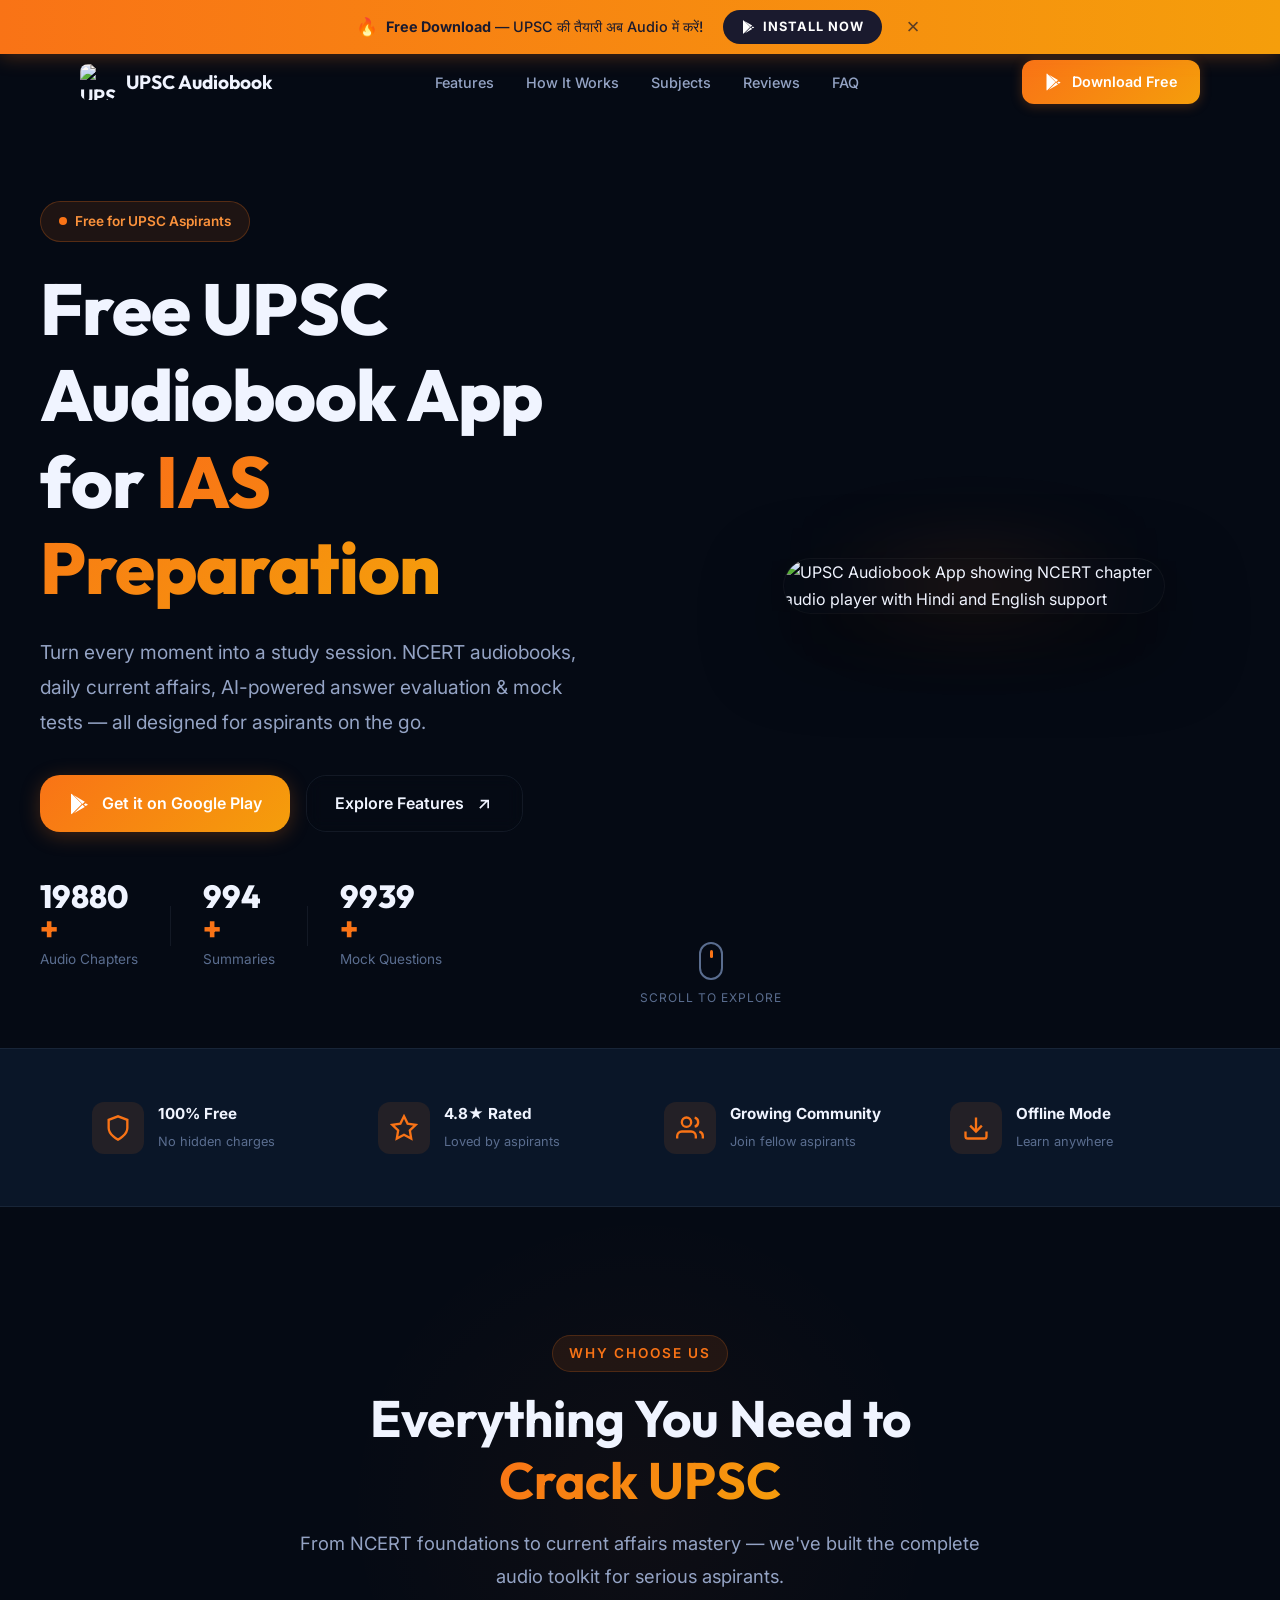
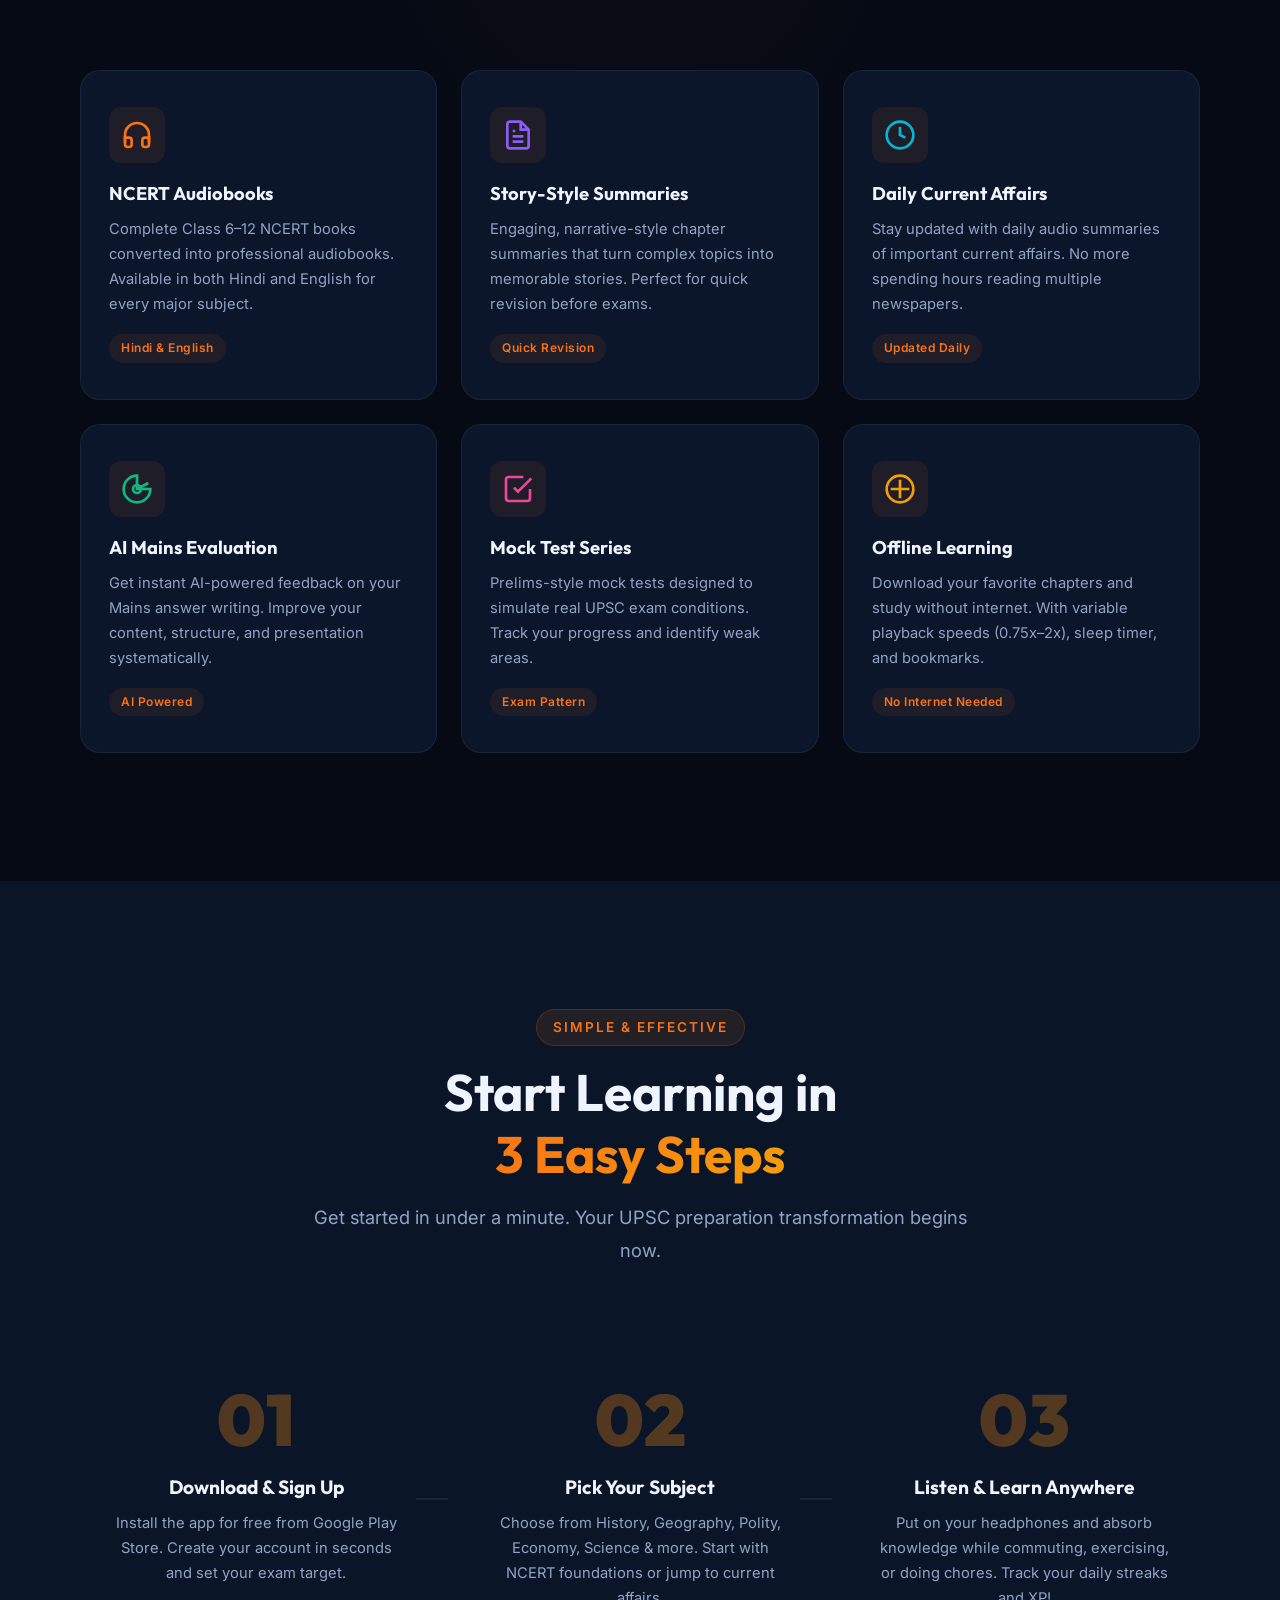
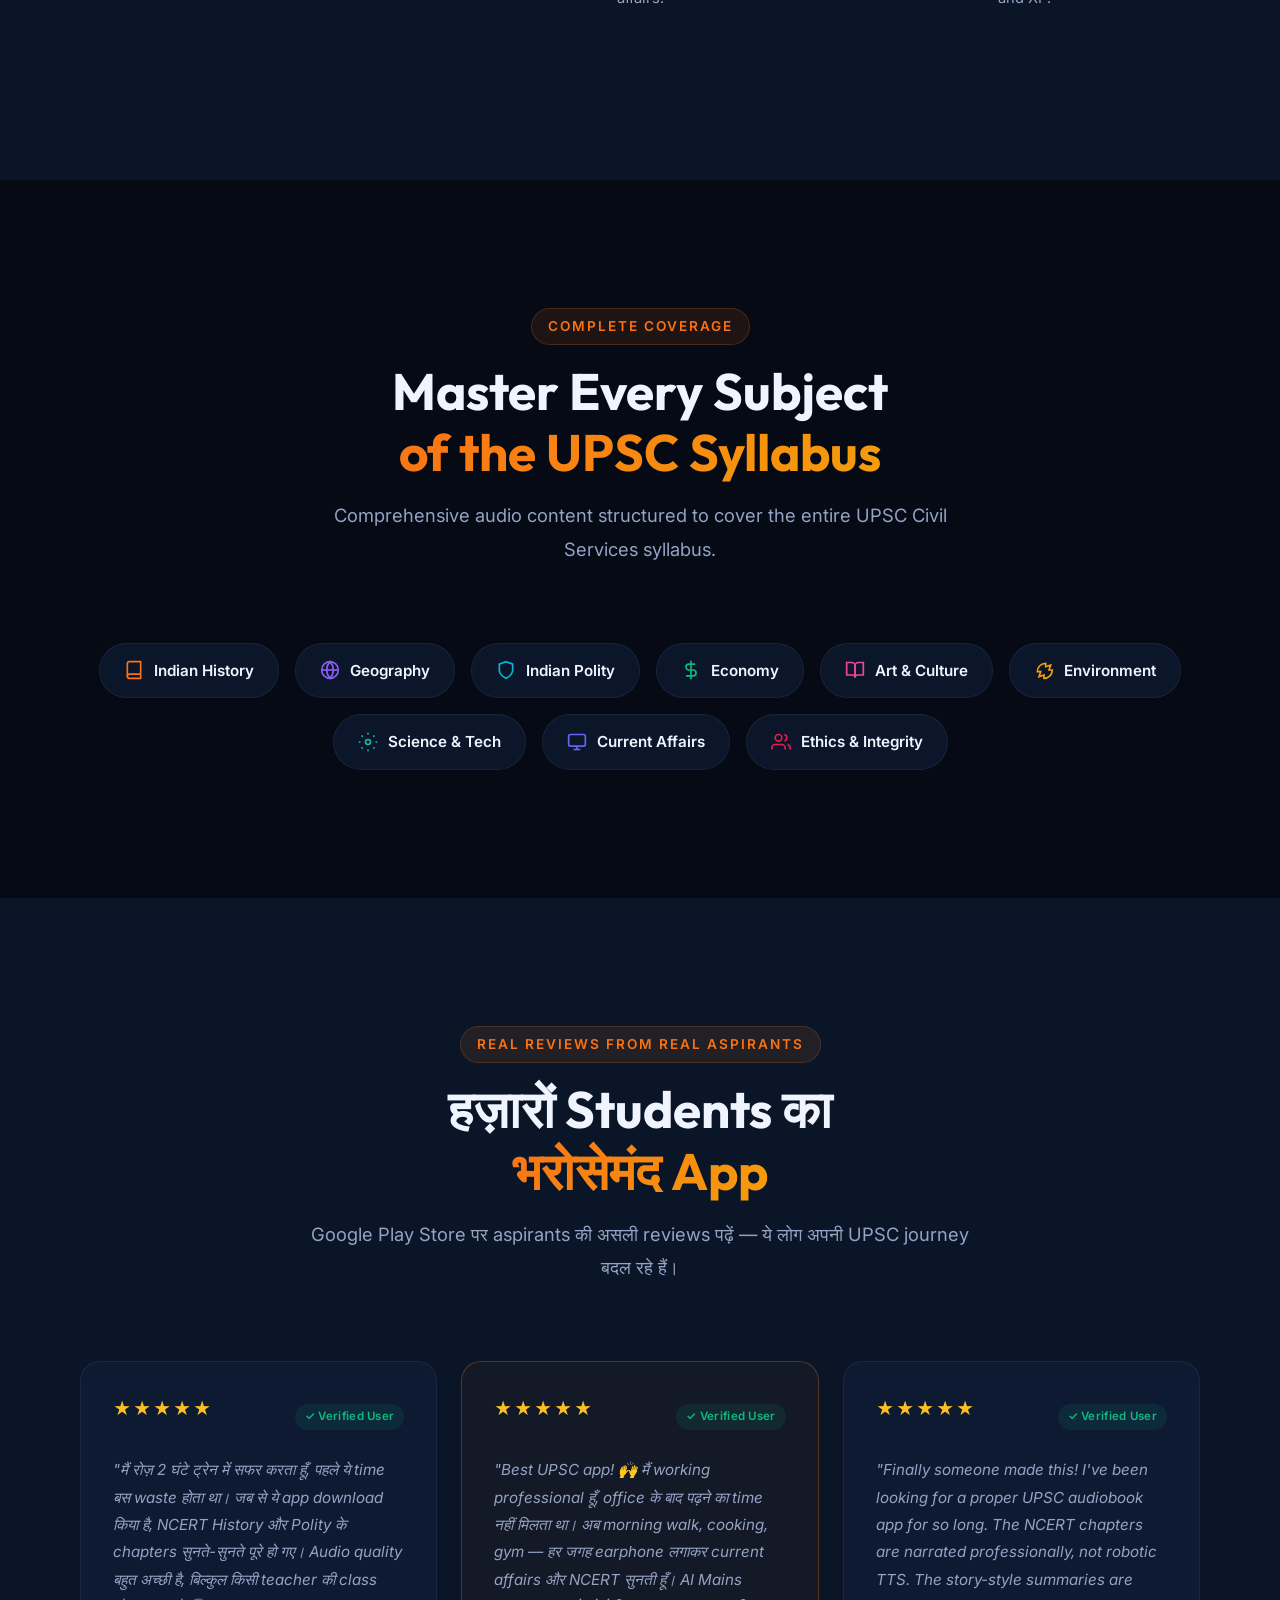
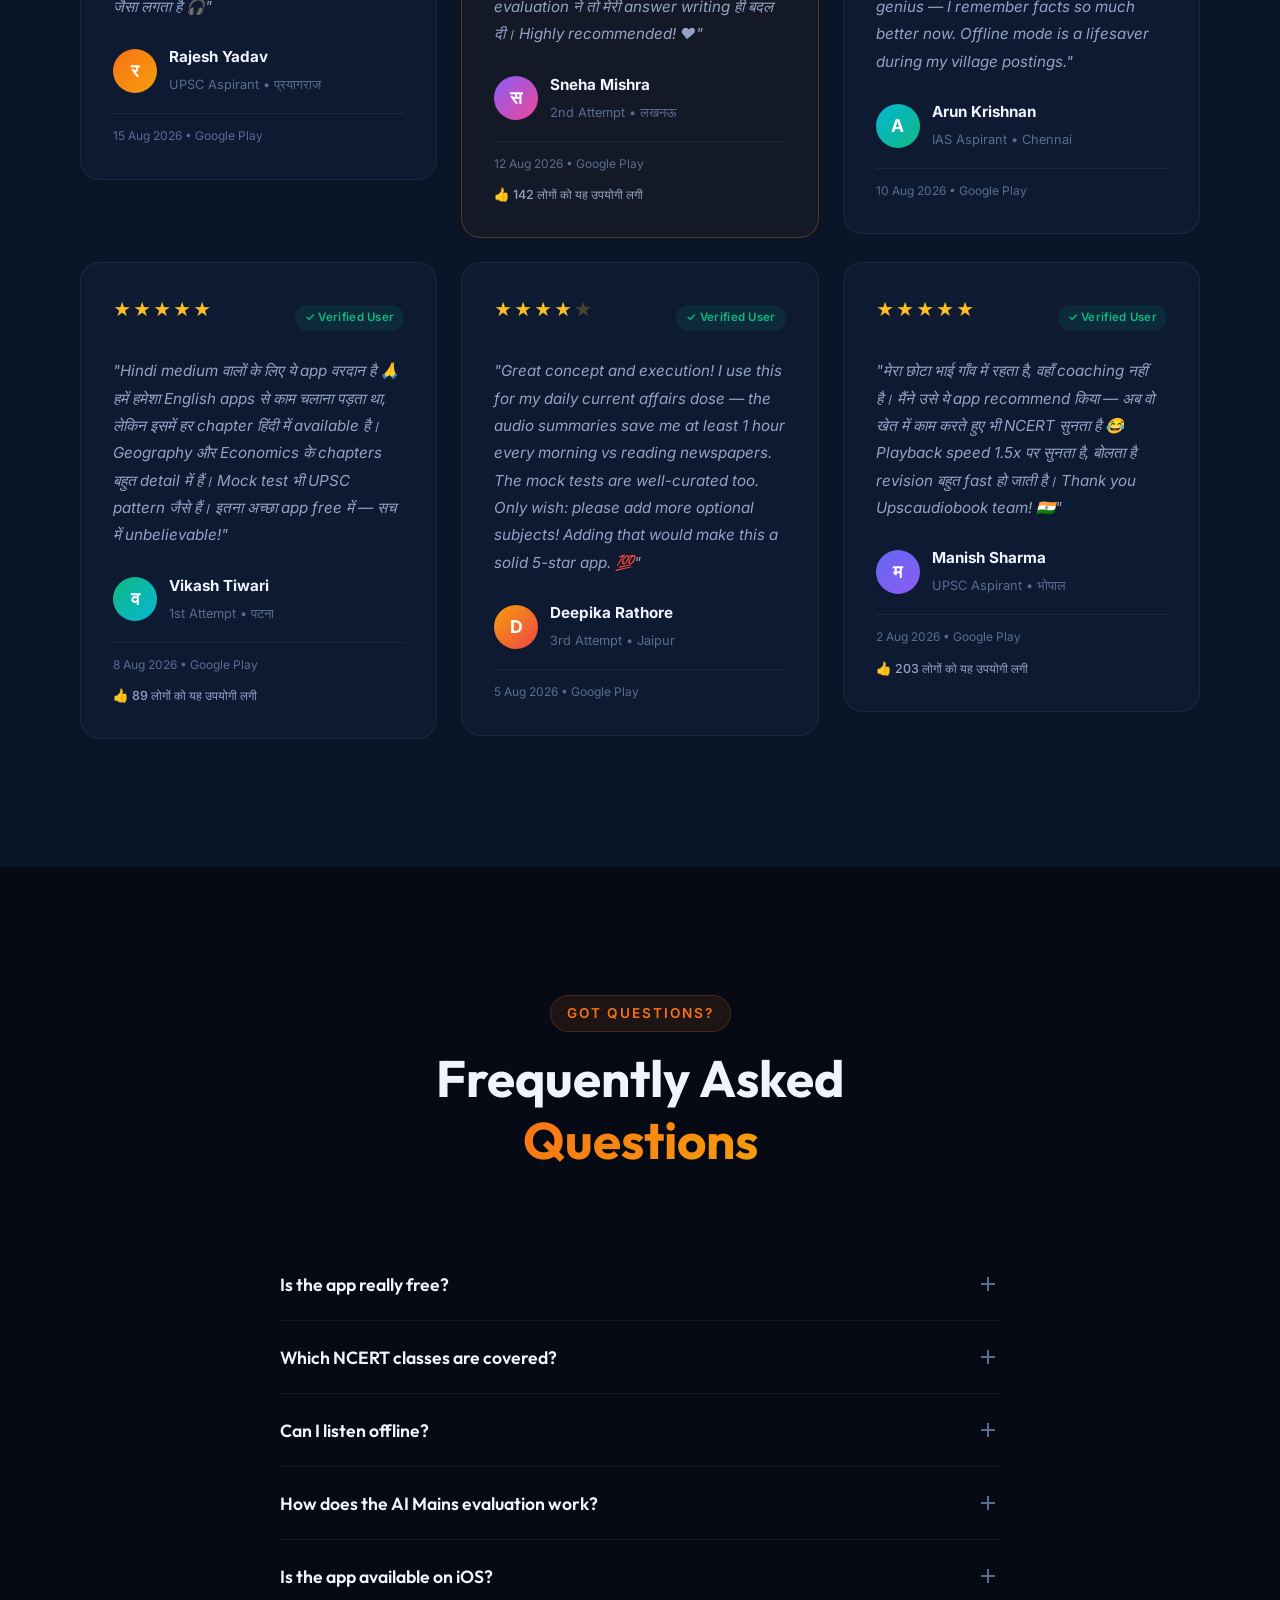
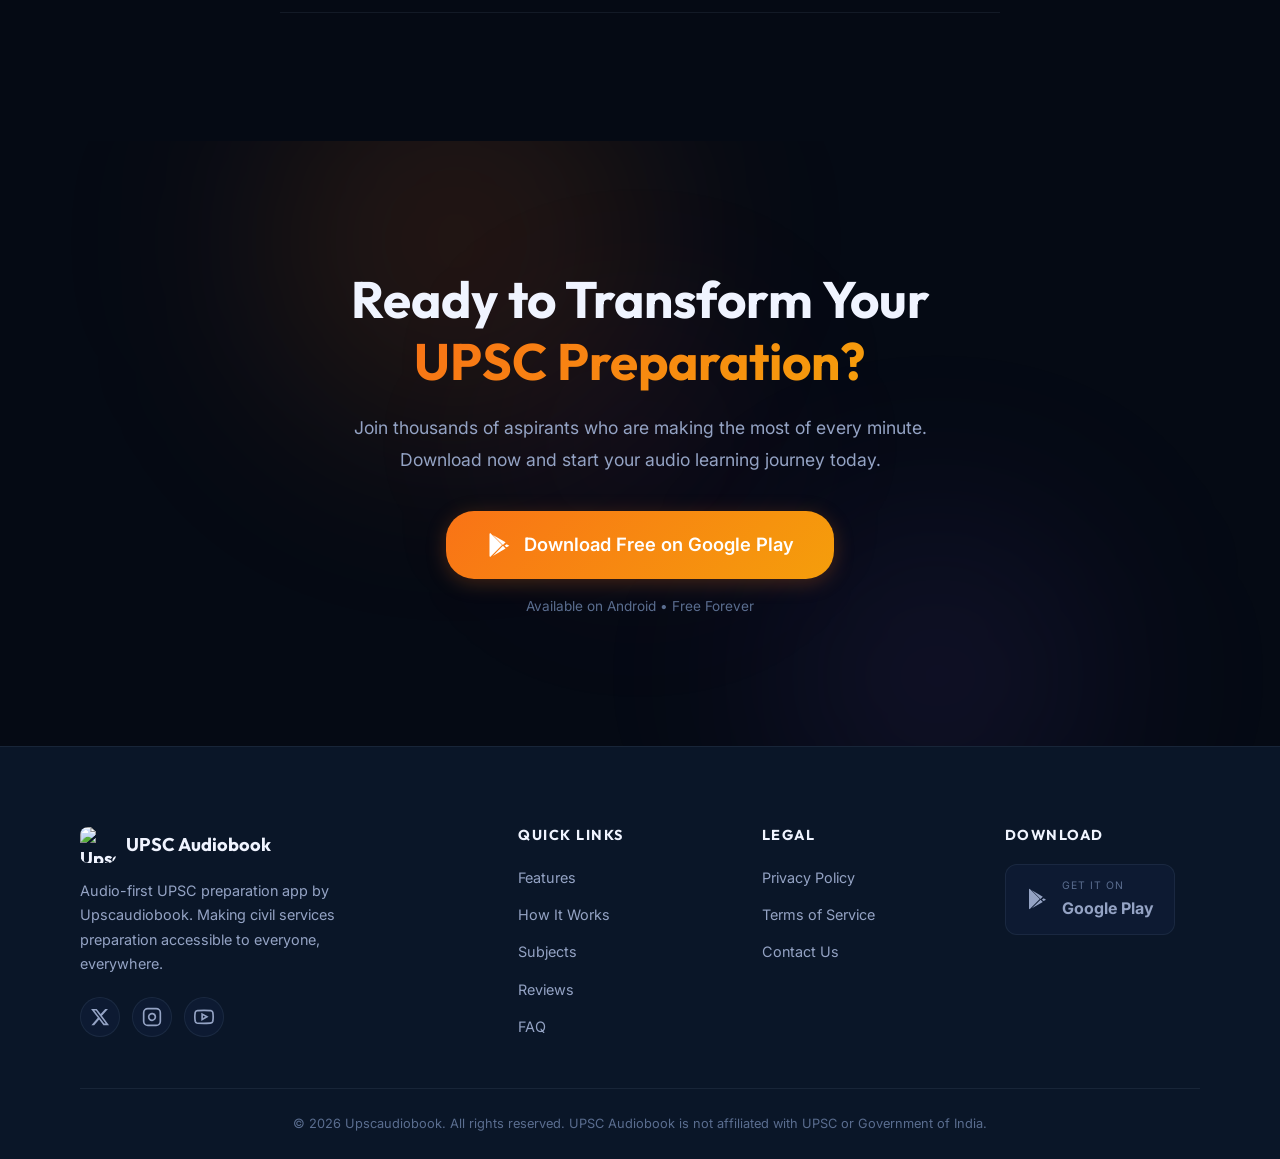
==== index.html @ 183b5783 "Add files via upload" ====
<!DOCTYPE html>
<html lang="en" dir="ltr">

<head>
    <meta charset="UTF-8">
    <meta name="viewport" content="width=device-width, initial-scale=1.0">

    <!-- ===== PRIMARY SEO ===== -->
    <title>UPSC Audiobook App – Free NCERT Audiobooks, Current Affairs & Mock Tests for IAS Preparation</title>
    <meta name="description"
        content="UPSC Audiobook – India's #1 free audio learning app for IAS, IPS & Civil Services. Listen to NCERT audiobooks (Class 6-12) in Hindi & English, daily current affairs audio, AI Mains answer evaluation & Prelims mock tests. Best UPSC preparation app for working professionals. Download free on Google Play.">
    <meta name="keywords"
        content="UPSC audiobook, UPSC preparation app, NCERT audiobook Hindi, NCERT audiobook English, IAS preparation app free, UPSC current affairs audio, UPSC mock test app, AI mains answer evaluation, civil services preparation, UPSC app for working professionals, UPSC Prelims preparation, UPSC Mains practice, free UPSC study material, best IAS app 2026, NCERT audio class 6 to 12, UPSC daily current affairs, Indian polity audiobook, Indian history audiobook, geography NCERT audio, UPSC audiobook app download, Upscaudiobook">
    <meta name="author" content="Upscaudiobook">
    <meta name="robots" content="index, follow, max-snippet:-1, max-image-preview:large, max-video-preview:-1">
    <meta name="googlebot" content="index, follow">
    <link rel="canonical" href="https://upscaudiobook.in/">
    <link rel="alternate" hreflang="en-IN" href="https://upscaudiobook.in/">
    <link rel="alternate" hreflang="hi-IN" href="https://upscaudiobook.in/">
    <link rel="alternate" hreflang="x-default" href="https://upscaudiobook.in/">

    <!-- ===== OPEN GRAPH (Facebook/WhatsApp/LinkedIn) ===== -->
    <meta property="og:title" content="UPSC Audiobook – Free NCERT Audiobooks & IAS Preparation App">
    <meta property="og:description"
        content="Listen to NCERT Class 6-12 audiobooks in Hindi & English. Daily current affairs audio, AI Mains evaluation & Prelims mock tests. Free UPSC preparation app trusted by thousands of aspirants.">
    <meta property="og:type" content="website">
    <meta property="og:url" content="https://upscaudiobook.in/">
    <meta property="og:image" content="https://upscaudiobook.in/assets/og-image.jpg">
    <meta property="og:image:width" content="1200">
    <meta property="og:image:height" content="630">
    <meta property="og:image:alt" content="UPSC Audiobook App – NCERT Audiobooks and IAS Prep">
    <meta property="og:site_name" content="UPSC Audiobook">
    <meta property="og:locale" content="en_IN">

    <!-- ===== TWITTER CARD ===== -->
    <meta name="twitter:card" content="summary_large_image">
    <meta name="twitter:title" content="UPSC Audiobook – Free NCERT Audiobooks & IAS Preparation">
    <meta name="twitter:description"
        content="India's best free audio learning app for UPSC/IAS. NCERT audiobooks, current affairs, AI answer evaluation & mock tests.">
    <meta name="twitter:image" content="https://upscaudiobook.in/assets/og-image.jpg">
    <meta name="twitter:image:alt" content="UPSC Audiobook App Interface">

    <!-- ===== ADDITIONAL META ===== -->
    <meta name="theme-color" content="#f97316">
    <meta name="mobile-web-app-capable" content="yes">
    <meta name="apple-mobile-web-app-capable" content="yes">
    <meta name="apple-mobile-web-app-status-bar-style" content="black-translucent">
    <meta name="apple-mobile-web-app-title" content="UPSC Audiobook">
    <meta name="application-name" content="UPSC Audiobook">
    <meta http-equiv="X-UA-Compatible" content="IE=edge">
    <meta name="format-detection" content="telephone=no">
    <link rel="icon" type="image/jpeg" href="assets/app-icon.jpg">
    <link rel="apple-touch-icon" href="assets/app-icon.jpg">

    <!-- ===== GEO TARGETING (India) ===== -->
    <meta name="geo.region" content="IN">
    <meta name="geo.placename" content="India">
    <meta name="ICBM" content="20.5937, 78.9629">
    <meta name="language" content="English, Hindi">
    <meta name="target" content="all">
    <meta name="audience" content="all">
    <meta name="coverage" content="India">
    <meta name="distribution" content="global">
    <meta name="rating" content="general">
    <meta name="revisit-after" content="3 days">

    <!-- ===== STRUCTURED DATA: SoftwareApplication ===== -->
    <script type="application/ld+json">
    {
        "@context": "https://schema.org",
        "@type": "SoftwareApplication",
        "name": "UPSC Audiobook - IAS Prep App",
        "alternateName": ["UPSC Audiobook", "Upscaudiobook"],
        "description": "Free UPSC preparation app with NCERT audiobooks (Class 6-12) in Hindi & English, daily current affairs audio, AI-powered Mains answer evaluation, and Prelims mock tests.",
        "url": "https://upscaudiobook.in/",
        "applicationCategory": "EducationalApplication",
        "operatingSystem": "Android",
        "offers": {
            "@type": "Offer",
            "price": "0",
            "priceCurrency": "INR"
        },
        "aggregateRating": {
            "@type": "AggregateRating",
            "ratingValue": "4.8",
            "ratingCount": "320",
            "bestRating": "5",
            "worstRating": "1"
        },
        "downloadUrl": "https://play.google.com/store/apps/details?id=com.setunotes.upscaudiobook",
        "installUrl": "https://play.google.com/store/apps/details?id=com.setunotes.upscaudiobook",
        "screenshot": "https://upscaudiobook.in/assets/phone-mockup.webp",
        "featureList": "NCERT Audiobooks, Daily Current Affairs, AI Mains Answer Evaluation, Mock Tests, Offline Mode, Hindi & English Support",
        "softwareVersion": "1.0",
        "author": {
            "@type": "Organization",
            "name": "Upscaudiobook"
        },
        "publisher": {
            "@type": "Organization",
            "name": "Upscaudiobook"
        },
        "inLanguage": ["en", "hi"]
    }
    </script>

    <!-- ===== STRUCTURED DATA: FAQPage ===== -->
    <script type="application/ld+json">
    {
        "@context": "https://schema.org",
        "@type": "FAQPage",
        "mainEntity": [
            {
                "@type": "Question",
                "name": "Is the UPSC Audiobook app really free?",
                "acceptedAnswer": {
                    "@type": "Answer",
                    "text": "Yes! The core features including NCERT audiobooks, daily current affairs, and mock tests are completely free to use. We believe every aspirant deserves access to quality study material regardless of their financial situation."
                }
            },
            {
                "@type": "Question",
                "name": "Which NCERT classes are covered in the app?",
                "acceptedAnswer": {
                    "@type": "Answer",
                    "text": "We cover NCERT textbooks from Class 6 to Class 12 across all major subjects relevant to UPSC — including History, Geography, Political Science, Economics, and Science. Both Hindi and English versions are available."
                }
            },
            {
                "@type": "Question",
                "name": "Can I listen to UPSC audiobooks offline?",
                "acceptedAnswer": {
                    "@type": "Answer",
                    "text": "Absolutely! You can download chapters for offline listening. This is perfect for areas with poor connectivity or when you want to save mobile data. You can also adjust playback speed from 0.75x to 2x."
                }
            },
            {
                "@type": "Question",
                "name": "How does the AI Mains answer evaluation work?",
                "acceptedAnswer": {
                    "@type": "Answer",
                    "text": "Simply write or upload your answer, and our AI evaluates it based on UPSC Mains standards — checking content accuracy, structure, keywords, and presentation. You get detailed feedback with suggestions for improvement within seconds."
                }
            },
            {
                "@type": "Question",
                "name": "Is the UPSC Audiobook app available on iOS?",
                "acceptedAnswer": {
                    "@type": "Answer",
                    "text": "Currently, UPSC Audiobook is available exclusively on Android via Google Play Store. An iOS version is planned for future release."
                }
            }
        ]
    }
    </script>

    <!-- ===== STRUCTURED DATA: Organization ===== -->
    <script type="application/ld+json">
    {
        "@context": "https://schema.org",
        "@type": "Organization",
        "name": "Upscaudiobook",
        "url": "https://upscaudiobook.in/",
        "logo": "https://upscaudiobook.in/assets/app-icon.jpg",
        "description": "Upscaudiobook makes UPSC Civil Services preparation accessible through audio learning. NCERT audiobooks, current affairs, and AI-powered tools for IAS aspirants.",
        "foundingDate": "2026",
        "sameAs": [
            "https://play.google.com/store/apps/details?id=com.setunotes.upscaudiobook"
        ],
        "contactPoint": {
            "@type": "ContactPoint",
            "contactType": "customer support",
            "availableLanguage": ["English", "Hindi"]
        }
    }
    </script>

    <!-- ===== STRUCTURED DATA: BreadcrumbList ===== -->
    <script type="application/ld+json">
    {
        "@context": "https://schema.org",
        "@type": "BreadcrumbList",
        "itemListElement": [
            {
                "@type": "ListItem",
                "position": 1,
                "name": "Home",
                "item": "https://upscaudiobook.in/"
            },
            {
                "@type": "ListItem",
                "position": 2,
                "name": "Features",
                "item": "https://upscaudiobook.in/#features"
            },
            {
                "@type": "ListItem",
                "position": 3,
                "name": "Download",
                "item": "https://play.google.com/store/apps/details?id=com.setunotes.upscaudiobook"
            }
        ]
    }
    </script>

    <!-- ===== FONTS & STYLES ===== -->
    <link rel="preconnect" href="https://fonts.googleapis.com">
    <link rel="preconnect" href="https://fonts.gstatic.com" crossorigin>
    <link
        href="https://fonts.googleapis.com/css2?family=Inter:wght@300;400;500;600;700;800;900&family=Outfit:wght@300;400;500;600;700;800&display=swap"
        rel="stylesheet">
    <link rel="stylesheet" href="styles.css">
</head>

<body>
    <!-- ============ TOP DOWNLOAD BANNER ============ -->
    <div class="top-download-bar" id="top-download-bar">
        <div class="container top-bar-content">
            <div class="top-bar-left">
                <span class="top-bar-fire">🔥</span>
                <span><strong>Free Download</strong> — UPSC की तैयारी अब Audio में करें!</span>
            </div>
            <a href="https://play.google.com/store/apps/details?id=com.setunotes.upscaudiobook" target="_blank"
                rel="noopener" class="top-bar-btn" id="top-bar-download">
                <svg width="16" height="16" viewBox="0 0 24 24" fill="currentColor">
                    <path
                        d="M3.609 1.814L13.792 12 3.609 22.186a.996.996 0 0 1-.609-.92V2.734a1 1 0 0 1 .609-.92zm10.89 10.893l2.302 2.302-10.937 6.333 8.635-8.635zm3.199-1.4l2.302 1.328-2.302 1.328-1.811-1.328 1.811-1.328zM5.864 3.363L16.8 9.696l-2.302 2.302-8.635-8.635z" />
                </svg>
                Install Now
            </a>
            <button class="top-bar-close" id="top-bar-close" aria-label="Close banner">&times;</button>
        </div>
    </div>

    <!-- ============ NAVBAR ============ -->
    <nav id="navbar" class="navbar">
        <div class="container nav-container">
            <a href="#" class="nav-logo" id="nav-logo">
                <img src="assets/app-icon.jpg" alt="UPSC Audiobook App - Free IAS Preparation" class="nav-logo-img">
                <span>UPSC Audiobook</span>
            </a>
            <ul class="nav-links" id="nav-links">
                <li><a href="#features">Features</a></li>
                <li><a href="#how-it-works">How It Works</a></li>
                <li><a href="#subjects">Subjects</a></li>
                <li><a href="#testimonials">Reviews</a></li>
                <li><a href="#faq">FAQ</a></li>
            </ul>
            <a href="https://play.google.com/store/apps/details?id=com.setunotes.upscaudiobook" target="_blank"
                rel="noopener" class="nav-cta" id="nav-cta-button">
                <svg width="20" height="20" viewBox="0 0 24 24" fill="currentColor">
                    <path
                        d="M3.609 1.814L13.792 12 3.609 22.186a.996.996 0 0 1-.609-.92V2.734a1 1 0 0 1 .609-.92zm10.89 10.893l2.302 2.302-10.937 6.333 8.635-8.635zm3.199-1.4l2.302 1.328-2.302 1.328-1.811-1.328 1.811-1.328zM5.864 3.363L16.8 9.696l-2.302 2.302-8.635-8.635z" />
                </svg>
                Download Free
            </a>
            <button class="nav-toggle" id="nav-toggle" aria-label="Toggle navigation">
                <span></span><span></span><span></span>
            </button>
        </div>
    </nav>

    <!-- ============ HERO ============ -->
    <section id="hero" class="hero">
        <div class="hero-bg">
            <img src="assets/hero-image.webp" alt="UPSC aspirant studying with NCERT audiobooks for IAS preparation"
                class="hero-bg-img">
            <div class="hero-overlay"></div>
        </div>
        <div class="hero-particles" id="hero-particles"></div>
        <div class="container hero-content">
            <div class="hero-text">
                <div class="hero-badge" data-animate="fade-up">
                    <span class="badge-dot"></span>
                    Free for UPSC Aspirants
                </div>
                <h1 data-animate="fade-up" data-delay="100">
                    Free UPSC Audiobook App<br>for <span class="gradient-text">IAS Preparation</span>
                </h1>
                <p class="hero-subtitle" data-animate="fade-up" data-delay="200">
                    Turn every moment into a study session. NCERT audiobooks, daily current affairs,
                    AI-powered answer evaluation & mock tests — all designed for aspirants on the go.
                </p>
                <div class="hero-actions" data-animate="fade-up" data-delay="300">
                    <a href="https://play.google.com/store/apps/details?id=com.setunotes.upscaudiobook" target="_blank"
                        rel="noopener" class="btn btn-primary btn-lg" id="hero-download-btn">
                        <svg width="24" height="24" viewBox="0 0 24 24" fill="currentColor">
                            <path
                                d="M3.609 1.814L13.792 12 3.609 22.186a.996.996 0 0 1-.609-.92V2.734a1 1 0 0 1 .609-.92zm10.89 10.893l2.302 2.302-10.937 6.333 8.635-8.635zm3.199-1.4l2.302 1.328-2.302 1.328-1.811-1.328 1.811-1.328zM5.864 3.363L16.8 9.696l-2.302 2.302-8.635-8.635z" />
                        </svg>
                        Get it on Google Play
                    </a>
                    <a href="#features" class="btn btn-outline btn-lg" id="hero-explore-btn">
                        Explore Features
                        <svg width="20" height="20" viewBox="0 0 24 24" fill="none" stroke="currentColor"
                            stroke-width="2">
                            <path d="M7 17l9.2-9.2M17 17V8h-9" />
                        </svg>
                    </a>
                </div>
                <div class="hero-stats" data-animate="fade-up" data-delay="400">
                    <div class="stat">
                        <span class="stat-number" data-count="20000">0</span><span class="stat-plus">+</span>
                        <span class="stat-label">Audio Chapters</span>
                    </div>
                    <div class="stat-divider"></div>
                    <div class="stat">
                        <span class="stat-number" data-count="1000">0</span><span class="stat-plus">+</span>
                        <span class="stat-label">Summaries</span>
                    </div>
                    <div class="stat-divider"></div>
                    <div class="stat">
                        <span class="stat-number" data-count="10000">0</span><span class="stat-plus">+</span>
                        <span class="stat-label">Mock Questions</span>
                    </div>
                </div>
            </div>
            <div class="hero-visual" data-animate="fade-left" data-delay="200">
                <div class="phone-wrapper">
                    <img src="assets/phone-mockup.webp"
                        alt="UPSC Audiobook App showing NCERT chapter audio player with Hindi and English support"
                        class="phone-img">
                    <div class="phone-glow"></div>
                </div>
            </div>
        </div>
        <div class="hero-scroll-indicator">
            <div class="scroll-mouse">
                <div class="scroll-wheel"></div>
            </div>
            <span>Scroll to explore</span>
        </div>
    </section>

    <!-- ============ SOCIAL PROOF BAR ============ -->
    <section class="social-proof" data-animate="fade-up">
        <div class="container">
            <div class="proof-grid">
                <div class="proof-item">
                    <div class="proof-icon">
                        <svg width="28" height="28" viewBox="0 0 24 24" fill="none" stroke="currentColor"
                            stroke-width="2">
                            <path d="M12 22s8-4 8-10V5l-8-3-8 3v7c0 6 8 10 8 10z" />
                        </svg>
                    </div>
                    <div>
                        <strong>100% Free</strong>
                        <span>No hidden charges</span>
                    </div>
                </div>
                <div class="proof-item">
                    <div class="proof-icon">
                        <svg width="28" height="28" viewBox="0 0 24 24" fill="none" stroke="currentColor"
                            stroke-width="2">
                            <path
                                d="M12 2l3.09 6.26L22 9.27l-5 4.87 1.18 6.88L12 17.77l-6.18 3.25L7 14.14 2 9.27l6.91-1.01L12 2z" />
                        </svg>
                    </div>
                    <div>
                        <strong>4.8★ Rated</strong>
                        <span>Loved by aspirants</span>
                    </div>
                </div>
                <div class="proof-item">
                    <div class="proof-icon">
                        <svg width="28" height="28" viewBox="0 0 24 24" fill="none" stroke="currentColor"
                            stroke-width="2">
                            <path d="M17 21v-2a4 4 0 0 0-4-4H5a4 4 0 0 0-4 4v2" />
                            <circle cx="9" cy="7" r="4" />
                            <path d="M23 21v-2a4 4 0 0 0-3-3.87" />
                            <path d="M16 3.13a4 4 0 0 1 0 7.75" />
                        </svg>
                    </div>
                    <div>
                        <strong>Growing Community</strong>
                        <span>Join fellow aspirants</span>
                    </div>
                </div>
                <div class="proof-item">
                    <div class="proof-icon">
                        <svg width="28" height="28" viewBox="0 0 24 24" fill="none" stroke="currentColor"
                            stroke-width="2">
                            <path d="M21 15v4a2 2 0 0 1-2 2H5a2 2 0 0 1-2-2v-4" />
                            <polyline points="7 10 12 15 17 10" />
                            <line x1="12" y1="15" x2="12" y2="3" />
                        </svg>
                    </div>
                    <div>
                        <strong>Offline Mode</strong>
                        <span>Learn anywhere</span>
                    </div>
                </div>
            </div>
        </div>
    </section>

    <!-- ============ FEATURES ============ -->
    <section id="features" class="features-section">
        <div class="container">
            <div class="section-header" data-animate="fade-up">
                <span class="section-tag">Why Choose Us</span>
                <h2>Everything You Need to<br><span class="gradient-text">Crack UPSC</span></h2>
                <p>From NCERT foundations to current affairs mastery — we've built the complete audio toolkit for
                    serious aspirants.</p>
            </div>
            <div class="features-grid">
                <!-- Feature 1 -->
                <div class="feature-card" data-animate="fade-up" data-delay="0">
                    <div class="feature-icon-wrapper">
                        <div class="feature-icon" style="--accent: #f97316;">
                            <svg width="32" height="32" viewBox="0 0 24 24" fill="none" stroke="currentColor"
                                stroke-width="2">
                                <path d="M3 18v-6a9 9 0 0 1 18 0v6" />
                                <path
                                    d="M21 19a2 2 0 0 1-2 2h-1a2 2 0 0 1-2-2v-3a2 2 0 0 1 2-2h3zM3 19a2 2 0 0 0 2 2h1a2 2 0 0 0 2-2v-3a2 2 0 0 0-2-2H3z" />
                            </svg>
                        </div>
                    </div>
                    <h3>NCERT Audiobooks</h3>
                    <p>Complete Class 6–12 NCERT books converted into professional audiobooks. Available in both Hindi
                        and English for every major subject.</p>
                    <div class="feature-tag">Hindi & English</div>
                </div>
                <!-- Feature 2 -->
                <div class="feature-card" data-animate="fade-up" data-delay="100">
                    <div class="feature-icon-wrapper">
                        <div class="feature-icon" style="--accent: #8b5cf6;">
                            <svg width="32" height="32" viewBox="0 0 24 24" fill="none" stroke="currentColor"
                                stroke-width="2">
                                <path d="M14 2H6a2 2 0 0 0-2 2v16a2 2 0 0 0 2 2h12a2 2 0 0 0 2-2V8z" />
                                <polyline points="14 2 14 8 20 8" />
                                <line x1="16" y1="13" x2="8" y2="13" />
                                <line x1="16" y1="17" x2="8" y2="17" />
                                <polyline points="10 9 9 9 8 9" />
                            </svg>
                        </div>
                    </div>
                    <h3>Story-Style Summaries</h3>
                    <p>Engaging, narrative-style chapter summaries that turn complex topics into memorable stories.
                        Perfect for quick revision before exams.</p>
                    <div class="feature-tag">Quick Revision</div>
                </div>
                <!-- Feature 3 -->
                <div class="feature-card" data-animate="fade-up" data-delay="200">
                    <div class="feature-icon-wrapper">
                        <div class="feature-icon" style="--accent: #06b6d4;">
                            <svg width="32" height="32" viewBox="0 0 24 24" fill="none" stroke="currentColor"
                                stroke-width="2">
                                <circle cx="12" cy="12" r="10" />
                                <polyline points="12 6 12 12 16 14" />
                            </svg>
                        </div>
                    </div>
                    <h3>Daily Current Affairs</h3>
                    <p>Stay updated with daily audio summaries of important current affairs. No more spending hours
                        reading multiple newspapers.</p>
                    <div class="feature-tag">Updated Daily</div>
                </div>
                <!-- Feature 4 -->
                <div class="feature-card" data-animate="fade-up" data-delay="0">
                    <div class="feature-icon-wrapper">
                        <div class="feature-icon" style="--accent: #10b981;">
                            <svg width="32" height="32" viewBox="0 0 24 24" fill="none" stroke="currentColor"
                                stroke-width="2">
                                <path d="M12 2a10 10 0 1 0 10 10H12V2z" />
                                <path d="M20.5 7.5L12 12" />
                                <circle cx="12" cy="12" r="3" />
                            </svg>
                        </div>
                    </div>
                    <h3>AI Mains Evaluation</h3>
                    <p>Get instant AI-powered feedback on your Mains answer writing. Improve your content, structure,
                        and presentation systematically.</p>
                    <div class="feature-tag">AI Powered</div>
                </div>
                <!-- Feature 5 -->
                <div class="feature-card" data-animate="fade-up" data-delay="100">
                    <div class="feature-icon-wrapper">
                        <div class="feature-icon" style="--accent: #ec4899;">
                            <svg width="32" height="32" viewBox="0 0 24 24" fill="none" stroke="currentColor"
                                stroke-width="2">
                                <path d="M9 11l3 3L22 4" />
                                <path d="M21 12v7a2 2 0 0 1-2 2H5a2 2 0 0 1-2-2V5a2 2 0 0 1 2-2h11" />
                            </svg>
                        </div>
                    </div>
                    <h3>Mock Test Series</h3>
                    <p>Prelims-style mock tests designed to simulate real UPSC exam conditions. Track your progress and
                        identify weak areas.</p>
                    <div class="feature-tag">Exam Pattern</div>
                </div>
                <!-- Feature 6 -->
                <div class="feature-card" data-animate="fade-up" data-delay="200">
                    <div class="feature-icon-wrapper">
                        <div class="feature-icon" style="--accent: #f59e0b;">
                            <svg width="32" height="32" viewBox="0 0 24 24" fill="none" stroke="currentColor"
                                stroke-width="2">
                                <path d="M5 12h14" />
                                <path d="M12 5v14" />
                                <circle cx="12" cy="12" r="10" />
                            </svg>
                        </div>
                    </div>
                    <h3>Offline Learning</h3>
                    <p>Download your favorite chapters and study without internet. With variable playback speeds
                        (0.75x–2x), sleep timer, and bookmarks.</p>
                    <div class="feature-tag">No Internet Needed</div>
                </div>
            </div>
        </div>
    </section>

    <!-- ============ HOW IT WORKS ============ -->
    <section id="how-it-works" class="how-section">
        <div class="container">
            <div class="section-header" data-animate="fade-up">
                <span class="section-tag">Simple & Effective</span>
                <h2>Start Learning in<br><span class="gradient-text">3 Easy Steps</span></h2>
                <p>Get started in under a minute. Your UPSC preparation transformation begins now.</p>
            </div>
            <div class="steps-grid">
                <div class="step-card" data-animate="fade-up" data-delay="0">
                    <div class="step-number">01</div>
                    <div class="step-content">
                        <h3>Download & Sign Up</h3>
                        <p>Install the app for free from Google Play Store. Create your account in seconds and set your
                            exam target.</p>
                    </div>
                    <div class="step-line"></div>
                </div>
                <div class="step-card" data-animate="fade-up" data-delay="150">
                    <div class="step-number">02</div>
                    <div class="step-content">
                        <h3>Pick Your Subject</h3>
                        <p>Choose from History, Geography, Polity, Economy, Science & more. Start with NCERT foundations
                            or jump to current affairs.</p>
                    </div>
                    <div class="step-line"></div>
                </div>
                <div class="step-card" data-animate="fade-up" data-delay="300">
                    <div class="step-number">03</div>
                    <div class="step-content">
                        <h3>Listen & Learn Anywhere</h3>
                        <p>Put on your headphones and absorb knowledge while commuting, exercising, or doing chores.
                            Track your daily streaks and XP!</p>
                    </div>
                </div>
            </div>
        </div>
    </section>

    <!-- ============ SUBJECTS ============ -->
    <section id="subjects" class="subjects-section">
        <div class="container">
            <div class="section-header" data-animate="fade-up">
                <span class="section-tag">Complete Coverage</span>
                <h2>Master Every Subject<br><span class="gradient-text">of the UPSC Syllabus</span></h2>
                <p>Comprehensive audio content structured to cover the entire UPSC Civil Services syllabus.</p>
            </div>
            <div class="subjects-grid" data-animate="fade-up" data-delay="100">
                <div class="subject-chip" style="--chip-color: #f97316;">
                    <svg width="20" height="20" viewBox="0 0 24 24" fill="none" stroke="currentColor" stroke-width="2">
                        <path d="M4 19.5A2.5 2.5 0 0 1 6.5 17H20" />
                        <path d="M6.5 2H20v20H6.5A2.5 2.5 0 0 1 4 19.5v-15A2.5 2.5 0 0 1 6.5 2z" />
                    </svg>
                    Indian History
                </div>
                <div class="subject-chip" style="--chip-color: #8b5cf6;">
                    <svg width="20" height="20" viewBox="0 0 24 24" fill="none" stroke="currentColor" stroke-width="2">
                        <circle cx="12" cy="12" r="10" />
                        <line x1="2" y1="12" x2="22" y2="12" />
                        <path
                            d="M12 2a15.3 15.3 0 0 1 4 10 15.3 15.3 0 0 1-4 10 15.3 15.3 0 0 1-4-10 15.3 15.3 0 0 1 4-10z" />
                    </svg>
                    Geography
                </div>
                <div class="subject-chip" style="--chip-color: #06b6d4;">
                    <svg width="20" height="20" viewBox="0 0 24 24" fill="none" stroke="currentColor" stroke-width="2">
                        <path d="M12 22s8-4 8-10V5l-8-3-8 3v7c0 6 8 10 8 10z" />
                    </svg>
                    Indian Polity
                </div>
                <div class="subject-chip" style="--chip-color: #10b981;">
                    <svg width="20" height="20" viewBox="0 0 24 24" fill="none" stroke="currentColor" stroke-width="2">
                        <line x1="12" y1="1" x2="12" y2="23" />
                        <path d="M17 5H9.5a3.5 3.5 0 0 0 0 7h5a3.5 3.5 0 0 1 0 7H6" />
                    </svg>
                    Economy
                </div>
                <div class="subject-chip" style="--chip-color: #ec4899;">
                    <svg width="20" height="20" viewBox="0 0 24 24" fill="none" stroke="currentColor" stroke-width="2">
                        <path d="M2 3h6a4 4 0 0 1 4 4v14a3 3 0 0 0-3-3H2z" />
                        <path d="M22 3h-6a4 4 0 0 0-4 4v14a3 3 0 0 1 3-3h7z" />
                    </svg>
                    Art & Culture
                </div>
                <div class="subject-chip" style="--chip-color: #f59e0b;">
                    <svg width="20" height="20" viewBox="0 0 24 24" fill="none" stroke="currentColor" stroke-width="2">
                        <path d="M12 22c5.523 0 10-4.477 10-10h-4l2-6-6 2V4C8.477 4 4 8.477 4 14h4l-2 6 6-2v4z" />
                    </svg>
                    Environment
                </div>
                <div class="subject-chip" style="--chip-color: #14b8a6;">
                    <svg width="20" height="20" viewBox="0 0 24 24" fill="none" stroke="currentColor" stroke-width="2">
                        <circle cx="12" cy="12" r="3" />
                        <path
                            d="M12 1v2m0 18v2M4.22 4.22l1.42 1.42m12.72 12.72l1.42 1.42M1 12h2m18 0h2M4.22 19.78l1.42-1.42M18.36 5.64l1.42-1.42" />
                    </svg>
                    Science & Tech
                </div>
                <div class="subject-chip" style="--chip-color: #6366f1;">
                    <svg width="20" height="20" viewBox="0 0 24 24" fill="none" stroke="currentColor" stroke-width="2">
                        <rect x="2" y="3" width="20" height="14" rx="2" ry="2" />
                        <line x1="8" y1="21" x2="16" y2="21" />
                        <line x1="12" y1="17" x2="12" y2="21" />
                    </svg>
                    Current Affairs
                </div>
                <div class="subject-chip" style="--chip-color: #e11d48;">
                    <svg width="20" height="20" viewBox="0 0 24 24" fill="none" stroke="currentColor" stroke-width="2">
                        <path d="M17 21v-2a4 4 0 0 0-4-4H5a4 4 0 0 0-4 4v2" />
                        <circle cx="9" cy="7" r="4" />
                        <path d="M23 21v-2a4 4 0 0 0-3-3.87" />
                        <path d="M16 3.13a4 4 0 0 1 0 7.75" />
                    </svg>
                    Ethics & Integrity
                </div>
            </div>
        </div>
    </section>

    <!-- ============ TESTIMONIALS ============ -->
    <section id="testimonials" class="testimonials-section">
        <div class="container">
            <div class="section-header" data-animate="fade-up">
                <span class="section-tag">Real Reviews from Real Aspirants</span>
                <h2>हज़ारों Students का<br><span class="gradient-text">भरोसेमंद App</span></h2>
                <p>Google Play Store पर aspirants की असली reviews पढ़ें — ये लोग अपनी UPSC journey बदल रहे हैं।</p>
            </div>
            <div class="testimonials-grid">
                <!-- Review 1 - Hindi -->
                <div class="testimonial-card" data-animate="fade-up" data-delay="0">
                    <div class="review-header">
                        <div class="testimonial-stars">★★★★★</div>
                        <span class="review-verified">✓ Verified User</span>
                    </div>
                    <p>"मैं रोज़ 2 घंटे ट्रेन में सफर करता हूँ, पहले ये time बस waste होता था। जब से ये app download
                        किया है, NCERT History और Polity के chapters सुनते-सुनते पूरे हो गए। Audio quality बहुत अच्छी
                        है, बिल्कुल किसी teacher की class जैसा लगता है 🎧"</p>
                    <div class="testimonial-author">
                        <div class="author-avatar" style="background: linear-gradient(135deg, #f97316, #f59e0b);">र
                        </div>
                        <div>
                            <strong>Rajesh Yadav</strong>
                            <span>UPSC Aspirant • प्रयागराज</span>
                        </div>
                    </div>
                    <div class="review-meta">15 Aug 2026 • Google Play</div>
                </div>
                <!-- Review 2 - Hindi Featured -->
                <div class="testimonial-card featured" data-animate="fade-up" data-delay="100">
                    <div class="review-header">
                        <div class="testimonial-stars">★★★★★</div>
                        <span class="review-verified">✓ Verified User</span>
                    </div>
                    <p>"Best UPSC app! 🙌 मैं working professional हूँ, office के बाद पढ़ने का time नहीं मिलता था। अब
                        morning walk, cooking, gym — हर जगह earphone लगाकर current affairs और NCERT सुनती हूँ। AI Mains
                        evaluation ने तो मेरी answer writing ही बदल दी। Highly recommended! ❤️"</p>
                    <div class="testimonial-author">
                        <div class="author-avatar" style="background: linear-gradient(135deg, #8b5cf6, #ec4899);">स
                        </div>
                        <div>
                            <strong>Sneha Mishra</strong>
                            <span>2nd Attempt • लखनऊ</span>
                        </div>
                    </div>
                    <div class="review-meta">12 Aug 2026 • Google Play</div>
                    <div class="review-helpful">👍 142 लोगों को यह उपयोगी लगी</div>
                </div>
                <!-- Review 3 - English -->
                <div class="testimonial-card" data-animate="fade-up" data-delay="200">
                    <div class="review-header">
                        <div class="testimonial-stars">★★★★★</div>
                        <span class="review-verified">✓ Verified User</span>
                    </div>
                    <p>"Finally someone made this! I've been looking for a proper UPSC audiobook app for so long. The
                        NCERT chapters are narrated professionally, not robotic TTS. The story-style summaries are
                        genius — I remember facts so much better now. Offline mode is a lifesaver during my village
                        postings."</p>
                    <div class="testimonial-author">
                        <div class="author-avatar" style="background: linear-gradient(135deg, #06b6d4, #10b981);">A
                        </div>
                        <div>
                            <strong>Arun Krishnan</strong>
                            <span>IAS Aspirant • Chennai</span>
                        </div>
                    </div>
                    <div class="review-meta">10 Aug 2026 • Google Play</div>
                </div>
                <!-- Review 4 - Hindi -->
                <div class="testimonial-card" data-animate="fade-up" data-delay="0">
                    <div class="review-header">
                        <div class="testimonial-stars">★★★★★</div>
                        <span class="review-verified">✓ Verified User</span>
                    </div>
                    <p>"Hindi medium वालों के लिए ये app वरदान है 🙏 हमें हमेशा English apps से काम चलाना पड़ता था,
                        लेकिन इसमें हर chapter हिंदी में available है। Geography और Economics के chapters बहुत detail
                        में हैं। Mock test भी UPSC pattern जैसे हैं। इतना अच्छा app free में — सच में unbelievable!"</p>
                    <div class="testimonial-author">
                        <div class="author-avatar" style="background: linear-gradient(135deg, #10b981, #06b6d4);">व
                        </div>
                        <div>
                            <strong>Vikash Tiwari</strong>
                            <span>1st Attempt • पटना</span>
                        </div>
                    </div>
                    <div class="review-meta">8 Aug 2026 • Google Play</div>
                    <div class="review-helpful">👍 89 लोगों को यह उपयोगी लगी</div>
                </div>
                <!-- Review 5 - English -->
                <div class="testimonial-card" data-animate="fade-up" data-delay="100">
                    <div class="review-header">
                        <div class="testimonial-stars">★★★★<span class="star-empty">★</span></div>
                        <span class="review-verified">✓ Verified User</span>
                    </div>
                    <p>"Great concept and execution! I use this for my daily current affairs dose — the audio summaries
                        save me at least 1 hour every morning vs reading newspapers. The mock tests are well-curated
                        too. Only wish: please add more optional subjects! Adding that would make this a solid 5-star
                        app. 💯"</p>
                    <div class="testimonial-author">
                        <div class="author-avatar" style="background: linear-gradient(135deg, #f59e0b, #ef4444);">D
                        </div>
                        <div>
                            <strong>Deepika Rathore</strong>
                            <span>3rd Attempt • Jaipur</span>
                        </div>
                    </div>
                    <div class="review-meta">5 Aug 2026 • Google Play</div>
                </div>
                <!-- Review 6 - Hindi -->
                <div class="testimonial-card" data-animate="fade-up" data-delay="200">
                    <div class="review-header">
                        <div class="testimonial-stars">★★★★★</div>
                        <span class="review-verified">✓ Verified User</span>
                    </div>
                    <p>"मेरा छोटा भाई गाँव में रहता है, वहाँ coaching नहीं है। मैंने उसे ये app recommend किया — अब वो
                        खेत में काम करते हुए भी NCERT सुनता है 😂 Playback speed 1.5x पर सुनता है, बोलता है revision
                        बहुत fast हो जाती है। Thank you Upscaudiobook team! 🇮🇳"</p>
                    <div class="testimonial-author">
                        <div class="author-avatar" style="background: linear-gradient(135deg, #6366f1, #8b5cf6);">म
                        </div>
                        <div>
                            <strong>Manish Sharma</strong>
                            <span>UPSC Aspirant • भोपाल</span>
                        </div>
                    </div>
                    <div class="review-meta">2 Aug 2026 • Google Play</div>
                    <div class="review-helpful">👍 203 लोगों को यह उपयोगी लगी</div>
                </div>
            </div>
        </div>
    </section>

    <!-- ============ FAQ ============ -->
    <section id="faq" class="faq-section">
        <div class="container">
            <div class="section-header" data-animate="fade-up">
                <span class="section-tag">Got Questions?</span>
                <h2>Frequently Asked<br><span class="gradient-text">Questions</span></h2>
            </div>
            <div class="faq-list" data-animate="fade-up" data-delay="100">
                <div class="faq-item" id="faq-item-1">
                    <button class="faq-question" aria-expanded="false">
                        <span>Is the app really free?</span>
                        <svg class="faq-icon" width="24" height="24" viewBox="0 0 24 24" fill="none"
                            stroke="currentColor" stroke-width="2">
                            <line x1="12" y1="5" x2="12" y2="19" />
                            <line x1="5" y1="12" x2="19" y2="12" />
                        </svg>
                    </button>
                    <div class="faq-answer">
                        <p>Yes! The core features including NCERT audiobooks, daily current affairs, and mock tests are
                            completely free to use. We believe every aspirant deserves access to quality study material
                            regardless of their financial situation.</p>
                    </div>
                </div>
                <div class="faq-item" id="faq-item-2">
                    <button class="faq-question" aria-expanded="false">
                        <span>Which NCERT classes are covered?</span>
                        <svg class="faq-icon" width="24" height="24" viewBox="0 0 24 24" fill="none"
                            stroke="currentColor" stroke-width="2">
                            <line x1="12" y1="5" x2="12" y2="19" />
                            <line x1="5" y1="12" x2="19" y2="12" />
                        </svg>
                    </button>
                    <div class="faq-answer">
                        <p>We cover NCERT textbooks from Class 6 to Class 12 across all major subjects relevant to UPSC
                            — including History, Geography, Political Science, Economics, and Science. Both Hindi and
                            English versions are available.</p>
                    </div>
                </div>
                <div class="faq-item" id="faq-item-3">
                    <button class="faq-question" aria-expanded="false">
                        <span>Can I listen offline?</span>
                        <svg class="faq-icon" width="24" height="24" viewBox="0 0 24 24" fill="none"
                            stroke="currentColor" stroke-width="2">
                            <line x1="12" y1="5" x2="12" y2="19" />
                            <line x1="5" y1="12" x2="19" y2="12" />
                        </svg>
                    </button>
                    <div class="faq-answer">
                        <p>Absolutely! You can download chapters for offline listening. This is perfect for areas with
                            poor connectivity or when you want to save mobile data. You can also adjust playback speed
                            from 0.75x to 2x.</p>
                    </div>
                </div>
                <div class="faq-item" id="faq-item-4">
                    <button class="faq-question" aria-expanded="false">
                        <span>How does the AI Mains evaluation work?</span>
                        <svg class="faq-icon" width="24" height="24" viewBox="0 0 24 24" fill="none"
                            stroke="currentColor" stroke-width="2">
                            <line x1="12" y1="5" x2="12" y2="19" />
                            <line x1="5" y1="12" x2="19" y2="12" />
                        </svg>
                    </button>
                    <div class="faq-answer">
                        <p>Simply write or upload your answer, and our AI evaluates it based on UPSC Mains standards —
                            checking content accuracy, structure, keywords, and presentation. You get detailed feedback
                            with suggestions for improvement within seconds.</p>
                    </div>
                </div>
                <div class="faq-item" id="faq-item-5">
                    <button class="faq-question" aria-expanded="false">
                        <span>Is the app available on iOS?</span>
                        <svg class="faq-icon" width="24" height="24" viewBox="0 0 24 24" fill="none"
                            stroke="currentColor" stroke-width="2">
                            <line x1="12" y1="5" x2="12" y2="19" />
                            <line x1="5" y1="12" x2="19" y2="12" />
                        </svg>
                    </button>
                    <div class="faq-answer">
                        <p>Currently, UPSC Audiobook is available exclusively on Android via Google Play Store. An iOS
                            version is planned for future release. Stay tuned!</p>
                    </div>
                </div>
            </div>
        </div>
    </section>

    <!-- ============ FINAL CTA ============ -->
    <section class="cta-section">
        <div class="cta-bg-effects">
            <div class="cta-orb cta-orb-1"></div>
            <div class="cta-orb cta-orb-2"></div>
            <div class="cta-orb cta-orb-3"></div>
        </div>
        <div class="container cta-content" data-animate="fade-up">
            <h2>Ready to Transform Your<br><span class="gradient-text">UPSC Preparation?</span></h2>
            <p>Join thousands of aspirants who are making the most of every minute. Download now and start your audio
                learning journey today.</p>
            <a href="https://play.google.com/store/apps/details?id=com.setunotes.upscaudiobook" target="_blank"
                rel="noopener" class="btn btn-primary btn-xl" id="cta-download-btn">
                <svg width="28" height="28" viewBox="0 0 24 24" fill="currentColor">
                    <path
                        d="M3.609 1.814L13.792 12 3.609 22.186a.996.996 0 0 1-.609-.92V2.734a1 1 0 0 1 .609-.92zm10.89 10.893l2.302 2.302-10.937 6.333 8.635-8.635zm3.199-1.4l2.302 1.328-2.302 1.328-1.811-1.328 1.811-1.328zM5.864 3.363L16.8 9.696l-2.302 2.302-8.635-8.635z" />
                </svg>
                Download Free on Google Play
            </a>
            <span class="cta-note">Available on Android • Free Forever</span>
        </div>
    </section>

    <!-- ============ FOOTER ============ -->
    <footer class="footer">
        <div class="container">
            <div class="footer-grid">
                <div class="footer-brand">
                    <div class="footer-logo">
                        <img src="assets/app-icon.jpg" alt="Upscaudiobook - Best Free UPSC IAS Preparation App"
                            class="footer-logo-img">
                        <span>UPSC Audiobook</span>
                    </div>
                    <p>Audio-first UPSC preparation app by Upscaudiobook. Making civil services preparation accessible
                        to everyone, everywhere.</p>
                    <div class="footer-social">
                        <a href="#" aria-label="Twitter" class="social-link" id="social-twitter">
                            <svg width="20" height="20" viewBox="0 0 24 24" fill="currentColor">
                                <path
                                    d="M18.244 2.25h3.308l-7.227 8.26 8.502 11.24H16.17l-5.214-6.817L4.99 21.75H1.68l7.73-8.835L1.254 2.25H8.08l4.713 6.231zm-1.161 17.52h1.833L7.084 4.126H5.117z" />
                            </svg>
                        </a>
                        <a href="#" aria-label="Instagram" class="social-link" id="social-instagram">
                            <svg width="20" height="20" viewBox="0 0 24 24" fill="none" stroke="currentColor"
                                stroke-width="2">
                                <rect x="2" y="2" width="20" height="20" rx="5" ry="5" />
                                <path d="M16 11.37A4 4 0 1 1 12.63 8 4 4 0 0 1 16 11.37z" />
                                <line x1="17.5" y1="6.5" x2="17.51" y2="6.5" />
                            </svg>
                        </a>
                        <a href="#" aria-label="YouTube" class="social-link" id="social-youtube">
                            <svg width="20" height="20" viewBox="0 0 24 24" fill="none" stroke="currentColor"
                                stroke-width="2">
                                <path
                                    d="M22.54 6.42a2.78 2.78 0 0 0-1.94-2C18.88 4 12 4 12 4s-6.88 0-8.6.46a2.78 2.78 0 0 0-1.94 2A29 29 0 0 0 1 11.75a29 29 0 0 0 .46 5.33A2.78 2.78 0 0 0 3.4 19.13C5.12 19.55 12 19.55 12 19.55s6.88 0 8.6-.46a2.78 2.78 0 0 0 1.94-2 29 29 0 0 0 .46-5.25 29 29 0 0 0-.46-5.42z" />
                                <polygon points="9.75 15.02 15.5 11.75 9.75 8.48 9.75 15.02" />
                            </svg>
                        </a>
                    </div>
                </div>
                <div class="footer-links-group">
                    <h4>Quick Links</h4>
                    <ul>
                        <li><a href="#features">Features</a></li>
                        <li><a href="#how-it-works">How It Works</a></li>
                        <li><a href="#subjects">Subjects</a></li>
                        <li><a href="#testimonials">Reviews</a></li>
                        <li><a href="#faq">FAQ</a></li>
                    </ul>
                </div>
                <div class="footer-links-group">
                    <h4>Legal</h4>
                    <ul>
                        <li><a href="#">Privacy Policy</a></li>
                        <li><a href="#">Terms of Service</a></li>
                        <li><a href="#">Contact Us</a></li>
                    </ul>
                </div>
                <div class="footer-links-group">
                    <h4>Download</h4>
                    <a href="https://play.google.com/store/apps/details?id=com.setunotes.upscaudiobook" target="_blank"
                        rel="noopener" class="footer-playstore" id="footer-download-link">
                        <svg width="24" height="24" viewBox="0 0 24 24" fill="currentColor">
                            <path
                                d="M3.609 1.814L13.792 12 3.609 22.186a.996.996 0 0 1-.609-.92V2.734a1 1 0 0 1 .609-.92zm10.89 10.893l2.302 2.302-10.937 6.333 8.635-8.635zm3.199-1.4l2.302 1.328-2.302 1.328-1.811-1.328 1.811-1.328zM5.864 3.363L16.8 9.696l-2.302 2.302-8.635-8.635z" />
                        </svg>
                        <div>
                            <small>GET IT ON</small>
                            <strong>Google Play</strong>
                        </div>
                    </a>
                </div>
            </div>
            <div class="footer-bottom">
                <p>&copy; 2026 Upscaudiobook. All rights reserved. UPSC Audiobook is not affiliated with UPSC or
                    Government of India.</p>
            </div>
        </div>
    </footer>

    <script src="script.js"></script>

    <!-- ===== SEO: Hidden semantic content for crawlers ===== -->
    <div itemscope itemtype="https://schema.org/WebPage" style="display:none">
        <meta itemprop="name" content="UPSC Audiobook – Free NCERT Audiobooks & IAS Preparation App">
        <meta itemprop="description"
            content="Best free UPSC preparation app with NCERT audiobooks in Hindi and English, daily current affairs audio, AI Mains evaluation, and Prelims mock tests.">
        <meta itemprop="url" content="https://upscaudiobook.in/">
        <div itemprop="about" itemscope itemtype="https://schema.org/Thing">
            <meta itemprop="name" content="UPSC Civil Services Examination Preparation">
        </div>
    </div>
</body>

</html>
---- styles.css ----
/* ============================================
   UPSC Audiobook — Landing Page Styles
   Design System: Dark premium with saffron accents
   ============================================ */

/* ============ TOP DOWNLOAD BANNER ============ */
.top-download-bar {
    position: fixed;
    top: 0;
    left: 0;
    right: 0;
    z-index: 1100;
    background: linear-gradient(90deg, #f97316, #f59e0b, #f97316);
    background-size: 200% 100%;
    animation: gradient-slide 4s ease infinite;
    padding: 10px 0;
    box-shadow: 0 2px 20px rgba(249, 115, 22, 0.3);
}

@keyframes gradient-slide {
    0%, 100% { background-position: 0% 50%; }
    50% { background-position: 100% 50%; }
}

.top-bar-content {
    display: flex;
    align-items: center;
    justify-content: center;
    gap: 20px;
}

.top-bar-left {
    display: flex;
    align-items: center;
    gap: 8px;
    color: #1a1a2e;
    font-size: 0.9rem;
    font-weight: 500;
}

.top-bar-fire {
    font-size: 1.1rem;
    animation: fire-bounce 1s ease-in-out infinite;
}

@keyframes fire-bounce {
    0%, 100% { transform: scale(1); }
    50% { transform: scale(1.3); }
}

.top-bar-btn {
    display: inline-flex;
    align-items: center;
    gap: 6px;
    padding: 6px 18px;
    background: #1a1a2e;
    color: #fff;
    font-weight: 700;
    font-size: 0.8rem;
    border-radius: 100px;
    transition: all 0.3s ease;
    text-transform: uppercase;
    letter-spacing: 1px;
}

.top-bar-btn:hover {
    background: #050a14;
    transform: scale(1.05);
}

.top-bar-close {
    background: none;
    border: none;
    color: #1a1a2e;
    font-size: 1.4rem;
    cursor: pointer;
    padding: 0 4px;
    line-height: 1;
    opacity: 0.7;
    transition: opacity 0.2s;
}

.top-bar-close:hover {
    opacity: 1;
}

.top-download-bar.hidden {
    transform: translateY(-100%);
    transition: transform 0.4s ease;
}

/* ============ RESET & VARIABLES ============ */
*, *::before, *::after {
    margin: 0;
    padding: 0;
    box-sizing: border-box;
}

:root {
    /* Colors */
    --bg-primary: #050a14;
    --bg-secondary: #0a1628;
    --bg-tertiary: #0f1f3a;
    --bg-card: rgba(15, 31, 58, 0.6);
    --bg-card-hover: rgba(20, 40, 75, 0.8);

    --text-primary: #f0f4ff;
    --text-secondary: #94a3c4;
    --text-muted: #5a6d8f;

    --accent-primary: #f97316;
    --accent-secondary: #fb923c;
    --accent-glow: rgba(249, 115, 22, 0.25);

    --gradient-primary: linear-gradient(135deg, #f97316, #f59e0b);
    --gradient-secondary: linear-gradient(135deg, #8b5cf6, #ec4899);
    --gradient-bg: linear-gradient(180deg, #050a14 0%, #0a1628 50%, #050a14 100%);

    --border-color: rgba(148, 163, 196, 0.1);
    --border-glow: rgba(249, 115, 22, 0.3);

    /* Typography */
    --font-heading: 'Outfit', sans-serif;
    --font-body: 'Inter', sans-serif;

    /* Spacing */
    --section-padding: clamp(80px, 10vw, 140px);
    --container-max: 1200px;

    /* Borders */
    --radius-sm: 8px;
    --radius-md: 12px;
    --radius-lg: 20px;
    --radius-xl: 28px;

    /* Transitions */
    --transition-fast: 0.2s cubic-bezier(0.4, 0, 0.2, 1);
    --transition-smooth: 0.4s cubic-bezier(0.4, 0, 0.2, 1);
    --transition-bounce: 0.6s cubic-bezier(0.34, 1.56, 0.64, 1);
}

html {
    scroll-behavior: smooth;
    -webkit-font-smoothing: antialiased;
    -moz-osx-font-smoothing: grayscale;
}

body {
    font-family: var(--font-body);
    background: var(--bg-primary);
    color: var(--text-primary);
    line-height: 1.7;
    overflow-x: hidden;
}

.container {
    max-width: var(--container-max);
    margin: 0 auto;
    padding: 0 clamp(20px, 4vw, 40px);
}

img {
    max-width: 100%;
    display: block;
}

a {
    color: inherit;
    text-decoration: none;
}

/* ============ TYPOGRAPHY ============ */
h1, h2, h3, h4, h5, h6 {
    font-family: var(--font-heading);
    font-weight: 700;
    line-height: 1.2;
    color: var(--text-primary);
}

h1 { font-size: clamp(2.5rem, 6vw, 4.5rem); font-weight: 800; }
h2 { font-size: clamp(2rem, 4vw, 3.2rem); }
h3 { font-size: clamp(1.2rem, 2vw, 1.5rem); }

.gradient-text {
    background: var(--gradient-primary);
    -webkit-background-clip: text;
    -webkit-text-fill-color: transparent;
    background-clip: text;
}

/* ============ BUTTONS ============ */
.btn {
    display: inline-flex;
    align-items: center;
    gap: 10px;
    font-family: var(--font-body);
    font-weight: 600;
    border: none;
    cursor: pointer;
    border-radius: var(--radius-md);
    transition: all var(--transition-smooth);
    white-space: nowrap;
    position: relative;
    overflow: hidden;
}

.btn::before {
    content: '';
    position: absolute;
    inset: 0;
    border-radius: inherit;
    opacity: 0;
    transition: opacity var(--transition-fast);
}

.btn:hover::before {
    opacity: 1;
}

.btn-primary {
    background: var(--gradient-primary);
    color: #fff;
    box-shadow: 0 4px 20px var(--accent-glow), 0 0 0 0 var(--accent-glow);
}

.btn-primary::before {
    background: linear-gradient(135deg, #ea580c, #d97706);
}

.btn-primary:hover {
    transform: translateY(-2px);
    box-shadow: 0 8px 30px rgba(249, 115, 22, 0.4), 0 0 0 0 var(--accent-glow);
}

.btn-outline {
    background: transparent;
    color: var(--text-primary);
    border: 1.5px solid var(--border-color);
    backdrop-filter: blur(8px);
}

.btn-outline:hover {
    border-color: var(--accent-primary);
    background: rgba(249, 115, 22, 0.08);
    transform: translateY(-2px);
}

.btn-lg {
    padding: 14px 28px;
    font-size: 1rem;
    border-radius: var(--radius-lg);
}

.btn-xl {
    padding: 18px 40px;
    font-size: 1.15rem;
    border-radius: var(--radius-xl);
}

/* ============ SECTION HEADER ============ */
.section-header {
    text-align: center;
    max-width: 680px;
    margin: 0 auto clamp(48px, 6vw, 80px);
}

.section-tag {
    display: inline-block;
    font-size: 0.85rem;
    font-weight: 600;
    color: var(--accent-primary);
    text-transform: uppercase;
    letter-spacing: 2px;
    margin-bottom: 16px;
    padding: 6px 16px;
    background: rgba(249, 115, 22, 0.1);
    border-radius: 100px;
    border: 1px solid rgba(249, 115, 22, 0.2);
}

.section-header p {
    font-size: clamp(1rem, 1.5vw, 1.15rem);
    color: var(--text-secondary);
    margin-top: 16px;
    line-height: 1.8;
}

/* ============ NAVBAR ============ */
.navbar {
    position: fixed;
    top: 44px;
    left: 0;
    right: 0;
    z-index: 1000;
    padding: 16px 0;
    transition: all var(--transition-smooth);
}

.navbar.scrolled {
    padding: 10px 0;
    background: rgba(5, 10, 20, 0.85);
    backdrop-filter: blur(20px) saturate(180%);
    border-bottom: 1px solid var(--border-color);
}

.navbar.banner-hidden {
    top: 0;
}

.nav-container {
    display: flex;
    align-items: center;
    justify-content: space-between;
}

.nav-logo {
    display: flex;
    align-items: center;
    gap: 10px;
    font-family: var(--font-heading);
    font-weight: 700;
    font-size: 1.2rem;
}

.nav-logo-img {
    width: 36px;
    height: 36px;
    border-radius: var(--radius-sm);
    object-fit: cover;
}

.nav-links {
    display: flex;
    list-style: none;
    gap: 32px;
}

.nav-links a {
    font-size: 0.9rem;
    font-weight: 500;
    color: var(--text-secondary);
    transition: color var(--transition-fast);
    position: relative;
}

.nav-links a::after {
    content: '';
    position: absolute;
    bottom: -4px;
    left: 0;
    width: 0;
    height: 2px;
    background: var(--gradient-primary);
    border-radius: 2px;
    transition: width var(--transition-smooth);
}

.nav-links a:hover {
    color: var(--text-primary);
}

.nav-links a:hover::after {
    width: 100%;
}

.nav-cta {
    display: inline-flex;
    align-items: center;
    gap: 8px;
    padding: 10px 22px;
    background: var(--gradient-primary);
    color: #fff;
    font-weight: 600;
    font-size: 0.9rem;
    border-radius: var(--radius-md);
    transition: all var(--transition-smooth);
    box-shadow: 0 2px 12px var(--accent-glow);
}

.nav-cta:hover {
    transform: translateY(-1px);
    box-shadow: 0 4px 20px rgba(249, 115, 22, 0.4);
}

.nav-toggle {
    display: none;
    flex-direction: column;
    gap: 5px;
    background: none;
    border: none;
    cursor: pointer;
    padding: 4px;
}

.nav-toggle span {
    display: block;
    width: 24px;
    height: 2px;
    background: var(--text-primary);
    border-radius: 2px;
    transition: all var(--transition-fast);
}

/* ============ HERO ============ */
.hero {
    position: relative;
    min-height: 100vh;
    display: flex;
    align-items: center;
    padding-top: 124px;
    overflow: hidden;
}

.hero-bg {
    position: absolute;
    inset: 0;
    z-index: 0;
}

.hero-bg-img {
    width: 100%;
    height: 100%;
    object-fit: cover;
    opacity: 0.12;
    filter: blur(2px);
}

.hero-overlay {
    position: absolute;
    inset: 0;
    background: linear-gradient(
        180deg,
        rgba(5, 10, 20, 0.3) 0%,
        rgba(5, 10, 20, 0.7) 40%,
        rgba(5, 10, 20, 0.95) 80%,
        var(--bg-primary) 100%
    );
}

.hero-particles {
    position: absolute;
    inset: 0;
    z-index: 1;
    pointer-events: none;
    overflow: hidden;
}

.hero-content {
    position: relative;
    z-index: 2;
    display: grid;
    grid-template-columns: 1fr 0.9fr;
    gap: clamp(40px, 6vw, 80px);
    align-items: center;
    padding: clamp(40px, 6vw, 80px) 0;
}

.hero-text {
    padding-right: 20px;
}

.hero-badge {
    display: inline-flex;
    align-items: center;
    gap: 8px;
    padding: 8px 18px;
    background: rgba(249, 115, 22, 0.1);
    border: 1px solid rgba(249, 115, 22, 0.25);
    border-radius: 100px;
    font-size: 0.85rem;
    font-weight: 600;
    color: var(--accent-secondary);
    margin-bottom: 24px;
}

.badge-dot {
    width: 8px;
    height: 8px;
    background: var(--accent-primary);
    border-radius: 50%;
    animation: pulse-dot 2s ease-in-out infinite;
}

@keyframes pulse-dot {
    0%, 100% { opacity: 1; transform: scale(1); }
    50% { opacity: 0.5; transform: scale(1.5); }
}

.hero h1 {
    margin-bottom: 24px;
    letter-spacing: -1px;
}

.hero-subtitle {
    font-size: clamp(1.05rem, 1.5vw, 1.2rem);
    color: var(--text-secondary);
    line-height: 1.8;
    margin-bottom: 36px;
    max-width: 540px;
}

.hero-actions {
    display: flex;
    gap: 16px;
    flex-wrap: wrap;
    margin-bottom: 48px;
}

.hero-stats {
    display: flex;
    gap: 32px;
    align-items: center;
}

.stat {
    display: flex;
    flex-direction: column;
}

.stat-number {
    font-family: var(--font-heading);
    font-size: 2rem;
    font-weight: 800;
    color: var(--text-primary);
    line-height: 1;
}

.stat-plus {
    font-family: var(--font-heading);
    font-size: 2rem;
    font-weight: 800;
    color: var(--accent-primary);
    line-height: 1;
}

.stat-label {
    font-size: 0.85rem;
    color: var(--text-muted);
    margin-top: 4px;
}

.stat-divider {
    width: 1px;
    height: 40px;
    background: var(--border-color);
}

/* Hero Visual (Phone) */
.hero-visual {
    display: flex;
    justify-content: center;
    align-items: center;
    position: relative;
}

.phone-wrapper {
    position: relative;
    max-width: 380px;
    animation: float 6s ease-in-out infinite;
}

@keyframes float {
    0%, 100% { transform: translateY(0px); }
    50% { transform: translateY(-20px); }
}

.phone-img {
    width: 100%;
    border-radius: var(--radius-xl);
    box-shadow: 
        0 30px 80px rgba(0, 0, 0, 0.5),
        0 0 0 1px rgba(255, 255, 255, 0.05);
    position: relative;
    z-index: 2;
}

.phone-glow {
    position: absolute;
    top: 50%;
    left: 50%;
    transform: translate(-50%, -50%);
    width: 120%;
    height: 120%;
    background: radial-gradient(circle, rgba(249, 115, 22, 0.15) 0%, transparent 70%);
    z-index: 1;
    filter: blur(40px);
}

/* Scroll indicator */
.hero-scroll-indicator {
    position: absolute;
    bottom: 40px;
    left: 50%;
    transform: translateX(-50%);
    z-index: 3;
    display: flex;
    flex-direction: column;
    align-items: center;
    gap: 8px;
    animation: fade-in-up 1s ease-out 1.5s both;
}

.hero-scroll-indicator span {
    font-size: 0.75rem;
    color: var(--text-muted);
    letter-spacing: 1px;
    text-transform: uppercase;
}

.scroll-mouse {
    width: 24px;
    height: 38px;
    border: 2px solid var(--text-muted);
    border-radius: 12px;
    display: flex;
    justify-content: center;
    padding-top: 6px;
}

.scroll-wheel {
    width: 3px;
    height: 8px;
    background: var(--accent-primary);
    border-radius: 3px;
    animation: scroll-anim 2s ease-in-out infinite;
}

@keyframes scroll-anim {
    0% { transform: translateY(0); opacity: 1; }
    100% { transform: translateY(12px); opacity: 0; }
}

/* ============ SOCIAL PROOF ============ */
.social-proof {
    padding: 40px 0;
    background: var(--bg-secondary);
    border-top: 1px solid var(--border-color);
    border-bottom: 1px solid var(--border-color);
}

.proof-grid {
    display: grid;
    grid-template-columns: repeat(4, 1fr);
    gap: 24px;
}

.proof-item {
    display: flex;
    align-items: center;
    gap: 14px;
    padding: 12px;
}

.proof-icon {
    width: 52px;
    height: 52px;
    display: flex;
    align-items: center;
    justify-content: center;
    background: rgba(249, 115, 22, 0.1);
    border-radius: var(--radius-md);
    color: var(--accent-primary);
    flex-shrink: 0;
}

.proof-item strong {
    display: block;
    font-size: 0.95rem;
    color: var(--text-primary);
}

.proof-item span {
    font-size: 0.8rem;
    color: var(--text-muted);
}

/* ============ FEATURES ============ */
.features-section {
    padding: var(--section-padding) 0;
    background: var(--bg-primary);
    position: relative;
}

.features-section::before {
    content: '';
    position: absolute;
    top: 0;
    left: 50%;
    transform: translateX(-50%);
    width: 600px;
    height: 600px;
    background: radial-gradient(circle, rgba(249, 115, 22, 0.04) 0%, transparent 70%);
    pointer-events: none;
}

.features-grid {
    display: grid;
    grid-template-columns: repeat(3, 1fr);
    gap: 24px;
}

.feature-card {
    position: relative;
    padding: 36px 28px;
    background: var(--bg-card);
    border: 1px solid var(--border-color);
    border-radius: var(--radius-lg);
    transition: all var(--transition-smooth);
    overflow: hidden;
}

.feature-card::before {
    content: '';
    position: absolute;
    top: 0;
    left: 0;
    right: 0;
    height: 3px;
    background: var(--gradient-primary);
    opacity: 0;
    transition: opacity var(--transition-smooth);
}

.feature-card:hover {
    background: var(--bg-card-hover);
    border-color: var(--border-glow);
    transform: translateY(-4px);
    box-shadow: 0 20px 50px rgba(0, 0, 0, 0.3);
}

.feature-card:hover::before {
    opacity: 1;
}

.feature-icon-wrapper {
    margin-bottom: 20px;
}

.feature-icon {
    width: 56px;
    height: 56px;
    display: flex;
    align-items: center;
    justify-content: center;
    background: rgba(249, 115, 22, 0.08);
    border-radius: var(--radius-md);
    color: var(--accent, var(--accent-primary));
    transition: all var(--transition-smooth);
}

.feature-card:hover .feature-icon {
    transform: scale(1.1);
    background: rgba(249, 115, 22, 0.15);
}

.feature-card h3 {
    margin-bottom: 12px;
    font-size: 1.15rem;
}

.feature-card p {
    color: var(--text-secondary);
    font-size: 0.92rem;
    line-height: 1.7;
    margin-bottom: 16px;
}

.feature-tag {
    display: inline-block;
    font-size: 0.75rem;
    font-weight: 600;
    color: var(--accent-primary);
    padding: 4px 12px;
    background: rgba(249, 115, 22, 0.08);
    border-radius: 100px;
    letter-spacing: 0.5px;
}

/* ============ HOW IT WORKS ============ */
.how-section {
    padding: var(--section-padding) 0;
    background: var(--bg-secondary);
    position: relative;
}

.steps-grid {
    display: grid;
    grid-template-columns: repeat(3, 1fr);
    gap: 32px;
    position: relative;
}

.step-card {
    position: relative;
    text-align: center;
    padding: 40px 28px;
}

.step-number {
    font-family: var(--font-heading);
    font-size: 4.5rem;
    font-weight: 900;
    background: var(--gradient-primary);
    -webkit-background-clip: text;
    -webkit-text-fill-color: transparent;
    background-clip: text;
    opacity: 0.3;
    line-height: 1;
    margin-bottom: 20px;
}

.step-card:hover .step-number {
    opacity: 0.7;
    transition: opacity var(--transition-smooth);
}

.step-content h3 {
    margin-bottom: 12px;
    font-size: 1.2rem;
}

.step-content p {
    color: var(--text-secondary);
    font-size: 0.92rem;
    line-height: 1.7;
}

.step-line {
    position: absolute;
    top: 50%;
    right: -16px;
    width: 32px;
    height: 2px;
    background: var(--border-color);
}

.step-card:last-child .step-line {
    display: none;
}

/* ============ SUBJECTS ============ */
.subjects-section {
    padding: var(--section-padding) 0;
    background: var(--bg-primary);
}

.subjects-grid {
    display: flex;
    flex-wrap: wrap;
    justify-content: center;
    gap: 16px;
}

.subject-chip {
    display: inline-flex;
    align-items: center;
    gap: 10px;
    padding: 14px 24px;
    background: var(--bg-card);
    border: 1px solid var(--border-color);
    border-radius: var(--radius-xl);
    font-weight: 600;
    font-size: 0.95rem;
    color: var(--text-primary);
    transition: all var(--transition-smooth);
    cursor: default;
}

.subject-chip svg {
    color: var(--chip-color, var(--accent-primary));
    transition: transform var(--transition-bounce);
}

.subject-chip:hover {
    border-color: var(--chip-color, var(--accent-primary));
    background: rgba(249, 115, 22, 0.06);
    transform: translateY(-3px);
    box-shadow: 0 10px 30px rgba(0, 0, 0, 0.2);
}

.subject-chip:hover svg {
    transform: scale(1.2) rotate(-8deg);
}

/* ============ TESTIMONIALS ============ */
.testimonials-section {
    padding: var(--section-padding) 0;
    background: var(--bg-secondary);
}

.testimonials-grid {
    display: grid;
    grid-template-columns: repeat(3, 1fr);
    gap: 24px;
    align-items: start;
}

.testimonial-card {
    padding: 32px;
    background: var(--bg-card);
    border: 1px solid var(--border-color);
    border-radius: var(--radius-lg);
    transition: all var(--transition-smooth);
}

.testimonial-card.featured {
    border-color: var(--border-glow);
    background: rgba(249, 115, 22, 0.04);
    transform: scale(1.02);
}

.testimonial-card:hover {
    transform: translateY(-4px);
    box-shadow: 0 20px 50px rgba(0, 0, 0, 0.3);
}

.testimonial-card.featured:hover {
    transform: scale(1.02) translateY(-4px);
}

.testimonial-stars {
    font-size: 1.1rem;
    color: #fbbf24;
    margin-bottom: 16px;
    letter-spacing: 2px;
}

.testimonial-card p {
    color: var(--text-secondary);
    font-size: 0.95rem;
    line-height: 1.8;
    margin-bottom: 24px;
    font-style: italic;
}

.testimonial-author {
    display: flex;
    align-items: center;
    gap: 12px;
}

.author-avatar {
    width: 44px;
    height: 44px;
    border-radius: 50%;
    display: flex;
    align-items: center;
    justify-content: center;
    color: #fff;
    font-weight: 700;
    font-size: 1.1rem;
    flex-shrink: 0;
}

.testimonial-author strong {
    display: block;
    font-size: 0.95rem;
    color: var(--text-primary);
}

.testimonial-author span {
    font-size: 0.8rem;
    color: var(--text-muted);
}

/* Review Google Play styles */
.review-header {
    display: flex;
    align-items: center;
    justify-content: space-between;
    margin-bottom: 16px;
}

.review-verified {
    font-size: 0.72rem;
    font-weight: 600;
    color: #10b981;
    background: rgba(16, 185, 129, 0.1);
    padding: 3px 10px;
    border-radius: 100px;
    letter-spacing: 0.3px;
}

.review-meta {
    margin-top: 16px;
    font-size: 0.75rem;
    color: var(--text-muted);
    padding-top: 12px;
    border-top: 1px solid var(--border-color);
}

.review-helpful {
    margin-top: 10px;
    font-size: 0.78rem;
    color: var(--text-secondary);
    font-weight: 500;
}

.star-empty {
    opacity: 0.25;
}

/* ============ FAQ ============ */
.faq-section {
    padding: var(--section-padding) 0;
    background: var(--bg-primary);
}

.faq-list {
    max-width: 720px;
    margin: 0 auto;
}

.faq-item {
    border-bottom: 1px solid var(--border-color);
}

.faq-question {
    width: 100%;
    display: flex;
    align-items: center;
    justify-content: space-between;
    padding: 24px 0;
    background: none;
    border: none;
    cursor: pointer;
    text-align: left;
    font-family: var(--font-heading);
    font-size: 1.1rem;
    font-weight: 600;
    color: var(--text-primary);
    transition: color var(--transition-fast);
}

.faq-question:hover {
    color: var(--accent-primary);
}

.faq-icon {
    color: var(--text-muted);
    transition: all var(--transition-smooth);
    flex-shrink: 0;
}

.faq-item.active .faq-icon {
    transform: rotate(45deg);
    color: var(--accent-primary);
}

.faq-answer {
    max-height: 0;
    overflow: hidden;
    transition: max-height var(--transition-smooth), padding var(--transition-smooth);
}

.faq-item.active .faq-answer {
    max-height: 300px;
}

.faq-answer p {
    padding-bottom: 24px;
    color: var(--text-secondary);
    font-size: 0.95rem;
    line-height: 1.8;
}

/* ============ CTA ============ */
.cta-section {
    padding: var(--section-padding) 0;
    position: relative;
    overflow: hidden;
    text-align: center;
}

.cta-bg-effects {
    position: absolute;
    inset: 0;
    pointer-events: none;
}

.cta-orb {
    position: absolute;
    border-radius: 50%;
    filter: blur(100px);
}

.cta-orb-1 {
    width: 400px;
    height: 400px;
    background: rgba(249, 115, 22, 0.12);
    top: -100px;
    left: 20%;
    animation: orb-float 8s ease-in-out infinite;
}

.cta-orb-2 {
    width: 300px;
    height: 300px;
    background: rgba(139, 92, 246, 0.1);
    bottom: -80px;
    right: 15%;
    animation: orb-float 10s ease-in-out infinite reverse;
}

.cta-orb-3 {
    width: 200px;
    height: 200px;
    background: rgba(236, 72, 153, 0.08);
    top: 50%;
    left: 50%;
    transform: translate(-50%, -50%);
    animation: orb-float 6s ease-in-out infinite;
}

@keyframes orb-float {
    0%, 100% { transform: translate(0, 0) scale(1); }
    25% { transform: translate(30px, -20px) scale(1.1); }
    50% { transform: translate(-20px, 20px) scale(0.95); }
    75% { transform: translate(15px, 10px) scale(1.05); }
}

.cta-content {
    position: relative;
    z-index: 2;
    max-width: 700px;
}

.cta-content h2 {
    margin-bottom: 20px;
}

.cta-content p {
    color: var(--text-secondary);
    font-size: 1.1rem;
    line-height: 1.8;
    margin-bottom: 36px;
}

.cta-note {
    display: block;
    margin-top: 16px;
    font-size: 0.85rem;
    color: var(--text-muted);
}

/* ============ FOOTER ============ */
.footer {
    padding: 80px 0 0;
    background: var(--bg-secondary);
    border-top: 1px solid var(--border-color);
}

.footer-grid {
    display: grid;
    grid-template-columns: 2fr 1fr 1fr 1fr;
    gap: 48px;
    padding-bottom: 48px;
}

.footer-logo {
    display: flex;
    align-items: center;
    gap: 10px;
    font-family: var(--font-heading);
    font-weight: 700;
    font-size: 1.15rem;
    margin-bottom: 16px;
}

.footer-logo-img {
    width: 36px;
    height: 36px;
    border-radius: var(--radius-sm);
    object-fit: cover;
}

.footer-brand p {
    color: var(--text-secondary);
    font-size: 0.9rem;
    line-height: 1.7;
    margin-bottom: 20px;
    max-width: 320px;
}

.footer-social {
    display: flex;
    gap: 12px;
}

.social-link {
    width: 40px;
    height: 40px;
    display: flex;
    align-items: center;
    justify-content: center;
    background: var(--bg-card);
    border: 1px solid var(--border-color);
    border-radius: 50%;
    color: var(--text-secondary);
    transition: all var(--transition-smooth);
}

.social-link:hover {
    border-color: var(--accent-primary);
    color: var(--accent-primary);
    transform: translateY(-2px);
}

.footer-links-group h4 {
    font-size: 0.9rem;
    font-weight: 700;
    text-transform: uppercase;
    letter-spacing: 1.5px;
    margin-bottom: 20px;
    color: var(--text-primary);
}

.footer-links-group ul {
    list-style: none;
    display: flex;
    flex-direction: column;
    gap: 10px;
}

.footer-links-group a {
    font-size: 0.9rem;
    color: var(--text-secondary);
    transition: color var(--transition-fast);
}

.footer-links-group a:hover {
    color: var(--accent-primary);
}

.footer-playstore {
    display: inline-flex;
    align-items: center;
    gap: 12px;
    padding: 12px 20px;
    background: var(--bg-card);
    border: 1px solid var(--border-color);
    border-radius: var(--radius-md);
    color: var(--text-primary);
    transition: all var(--transition-smooth);
}

.footer-playstore:hover {
    border-color: var(--accent-primary);
    transform: translateY(-2px);
}

.footer-playstore small {
    display: block;
    font-size: 0.65rem;
    text-transform: uppercase;
    letter-spacing: 1px;
    color: var(--text-muted);
}

.footer-playstore strong {
    font-size: 1rem;
}

.footer-bottom {
    padding: 24px 0;
    border-top: 1px solid var(--border-color);
    text-align: center;
}

.footer-bottom p {
    font-size: 0.8rem;
    color: var(--text-muted);
}

/* ============ ANIMATIONS ============ */
@keyframes fade-in-up {
    from {
        opacity: 0;
        transform: translateY(30px);
    }
    to {
        opacity: 1;
        transform: translateY(0);
    }
}

[data-animate] {
    opacity: 0;
    transform: translateY(40px);
    transition: opacity 0.8s cubic-bezier(0.4, 0, 0.2, 1), transform 0.8s cubic-bezier(0.4, 0, 0.2, 1);
}

[data-animate="fade-left"] {
    transform: translateX(60px);
}

[data-animate].animate-in {
    opacity: 1;
    transform: translateY(0) translateX(0);
}

/* Particle Styles */
.particle {
    position: absolute;
    width: 3px;
    height: 3px;
    background: var(--accent-primary);
    border-radius: 50%;
    opacity: 0;
    animation: particle-float linear infinite;
}

@keyframes particle-float {
    0% {
        opacity: 0;
        transform: translateY(100vh) scale(0);
    }
    10% {
        opacity: 0.6;
    }
    90% {
        opacity: 0.6;
    }
    100% {
        opacity: 0;
        transform: translateY(-100px) scale(1);
    }
}

/* ============ RESPONSIVE ============ */
@media (max-width: 1024px) {
    .hero-content {
        grid-template-columns: 1fr;
        text-align: center;
    }

    .hero-text {
        padding-right: 0;
    }

    .hero-subtitle {
        margin-left: auto;
        margin-right: auto;
    }

    .hero-actions {
        justify-content: center;
    }

    .hero-stats {
        justify-content: center;
    }

    .hero-visual {
        order: -1;
    }

    .phone-wrapper {
        max-width: 280px;
    }

    .features-grid {
        grid-template-columns: repeat(2, 1fr);
    }

    .steps-grid {
        grid-template-columns: repeat(3, 1fr);
    }

    .step-line {
        display: none;
    }

    .testimonials-grid {
        grid-template-columns: repeat(2, 1fr);
    }

    .testimonial-card.featured {
        transform: none;
    }

    .testimonial-card.featured:hover {
        transform: translateY(-4px);
    }

    .footer-grid {
        grid-template-columns: repeat(2, 1fr);
    }
}

@media (max-width: 768px) {
    .nav-links {
        display: none;
        position: absolute;
        top: 100%;
        left: 0;
        right: 0;
        flex-direction: column;
        background: rgba(5, 10, 20, 0.95);
        backdrop-filter: blur(20px);
        padding: 20px;
        gap: 0;
        border-bottom: 1px solid var(--border-color);
    }

    .nav-links.open {
        display: flex;
    }

    .nav-links a {
        padding: 14px 0;
        display: block;
        border-bottom: 1px solid var(--border-color);
    }

    .nav-cta {
        display: none;
    }

    .nav-toggle {
        display: flex;
    }

    .nav-toggle.active span:nth-child(1) {
        transform: rotate(45deg) translate(5px, 5px);
    }

    .nav-toggle.active span:nth-child(2) {
        opacity: 0;
    }

    .nav-toggle.active span:nth-child(3) {
        transform: rotate(-45deg) translate(5px, -5px);
    }

    .hero {
        min-height: auto;
        padding-top: 140px;
        padding-bottom: 40px;
    }

    .hero-scroll-indicator {
        display: none;
    }

    .proof-grid {
        grid-template-columns: repeat(2, 1fr);
        gap: 16px;
    }

    .features-grid {
        grid-template-columns: 1fr;
    }

    .steps-grid {
        grid-template-columns: 1fr;
        gap: 16px;
    }

    .testimonials-grid {
        grid-template-columns: 1fr;
    }

    .top-bar-left span {
        font-size: 0.78rem;
    }

    .footer-grid {
        grid-template-columns: 1fr;
        gap: 32px;
    }
}

@media (max-width: 480px) {
    .hero-stats {
        flex-direction: column;
        gap: 16px;
    }

    .stat-divider {
        width: 40px;
        height: 1px;
    }

    .proof-grid {
        grid-template-columns: 1fr;
    }

    .btn-lg {
        padding: 12px 22px;
        font-size: 0.92rem;
    }

    .btn-xl {
        padding: 14px 28px;
        font-size: 1rem;
    }
}
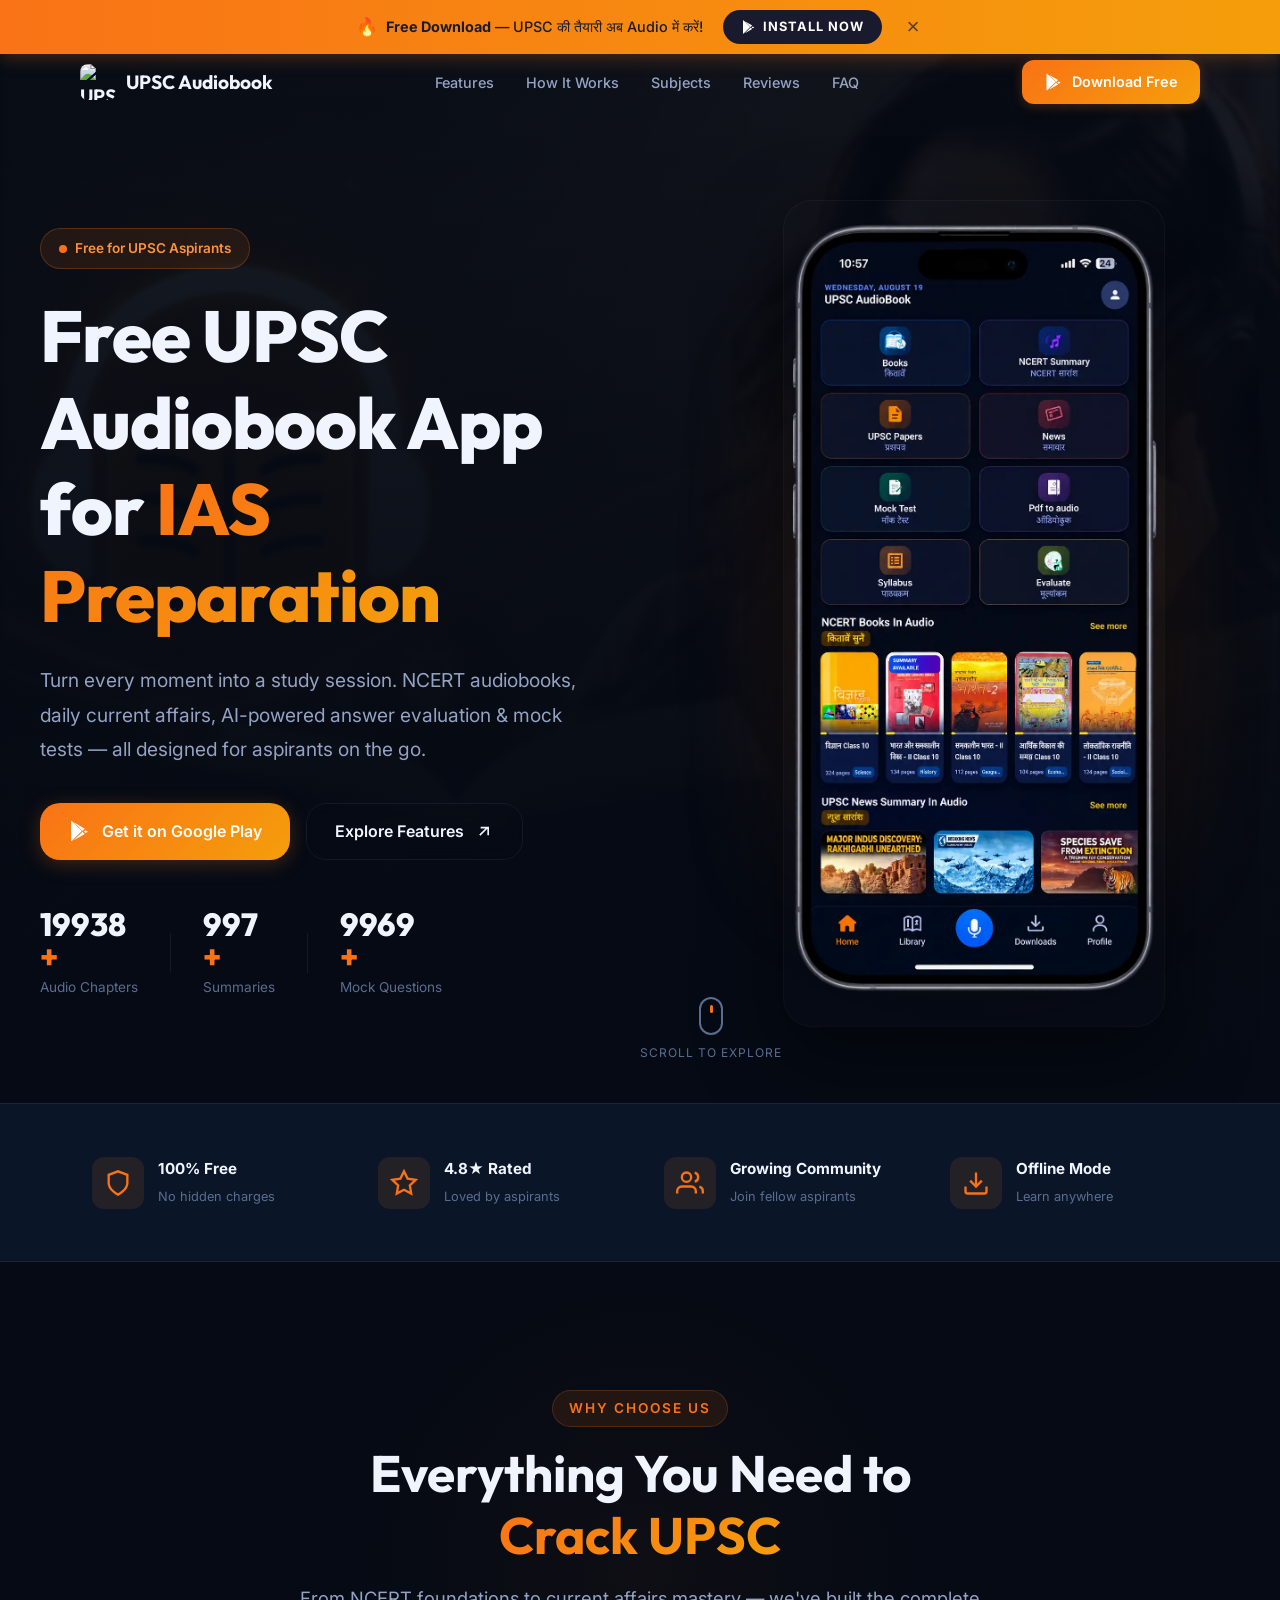
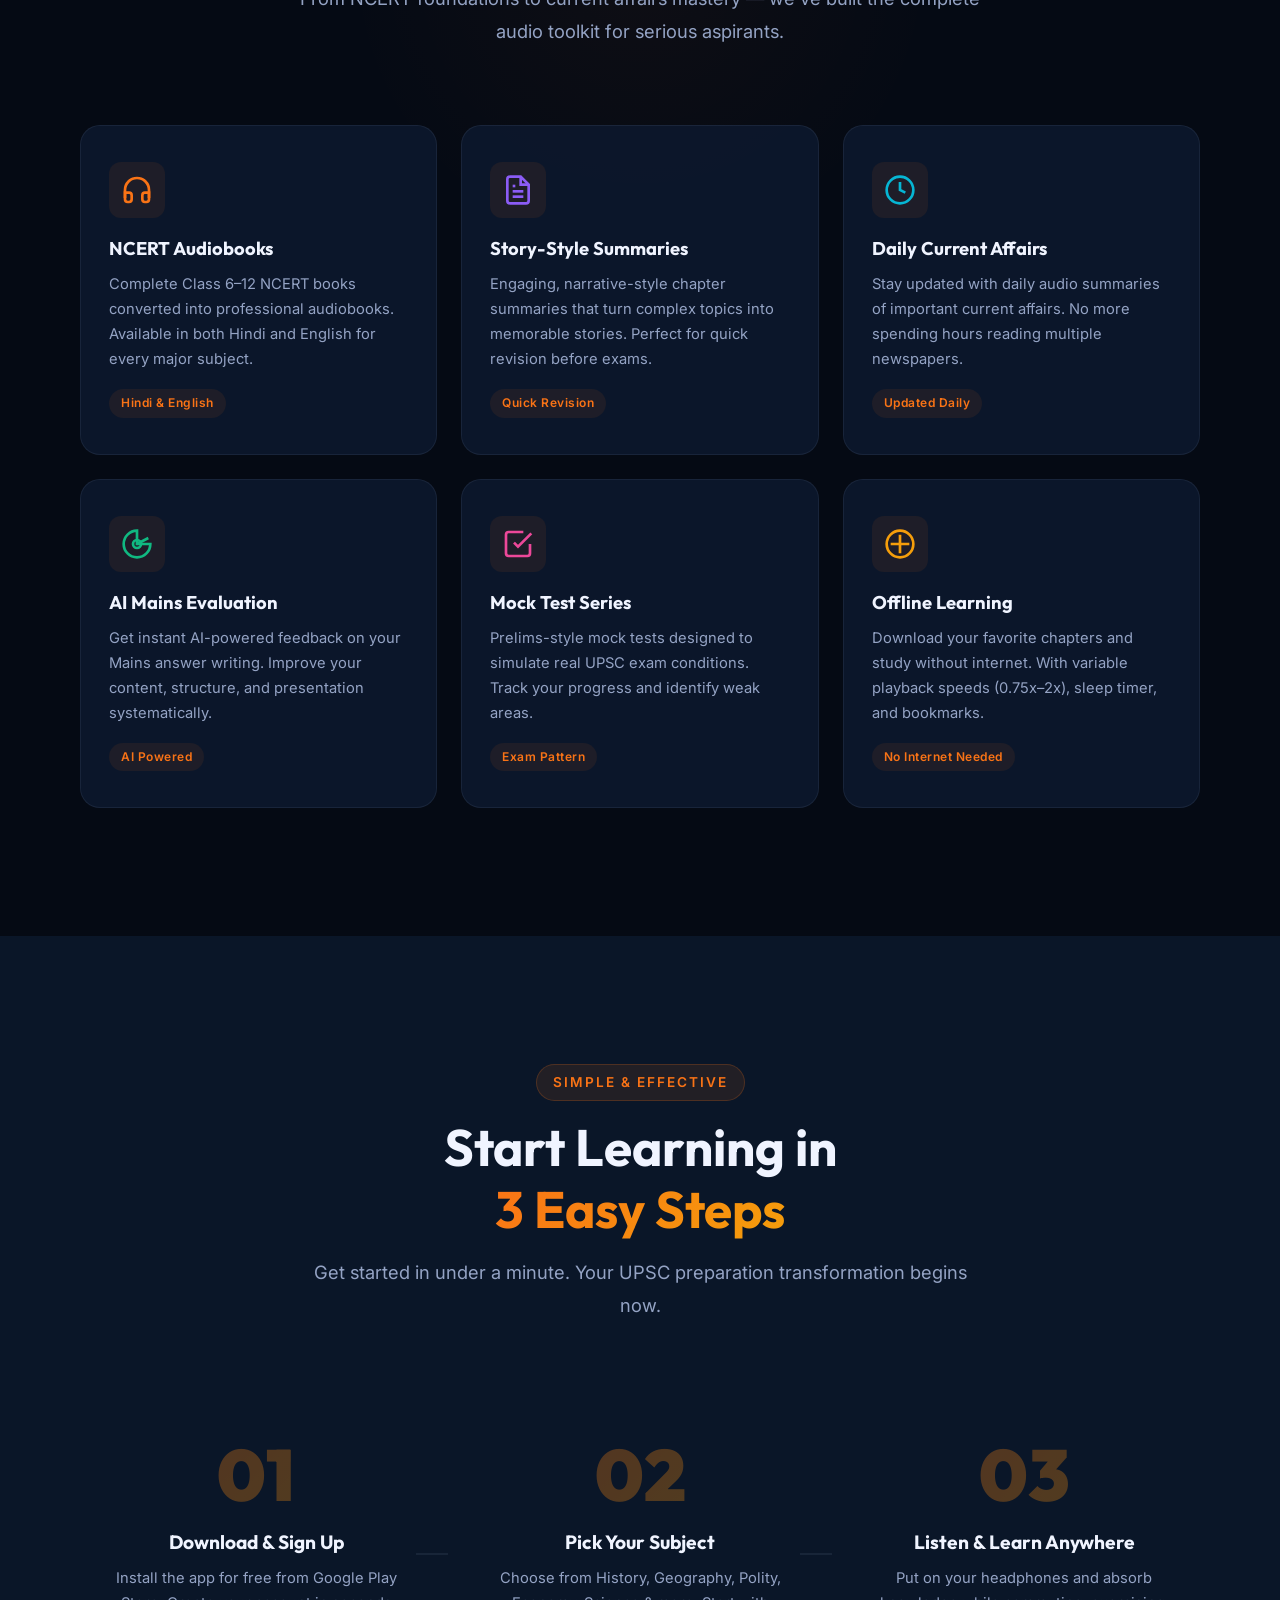
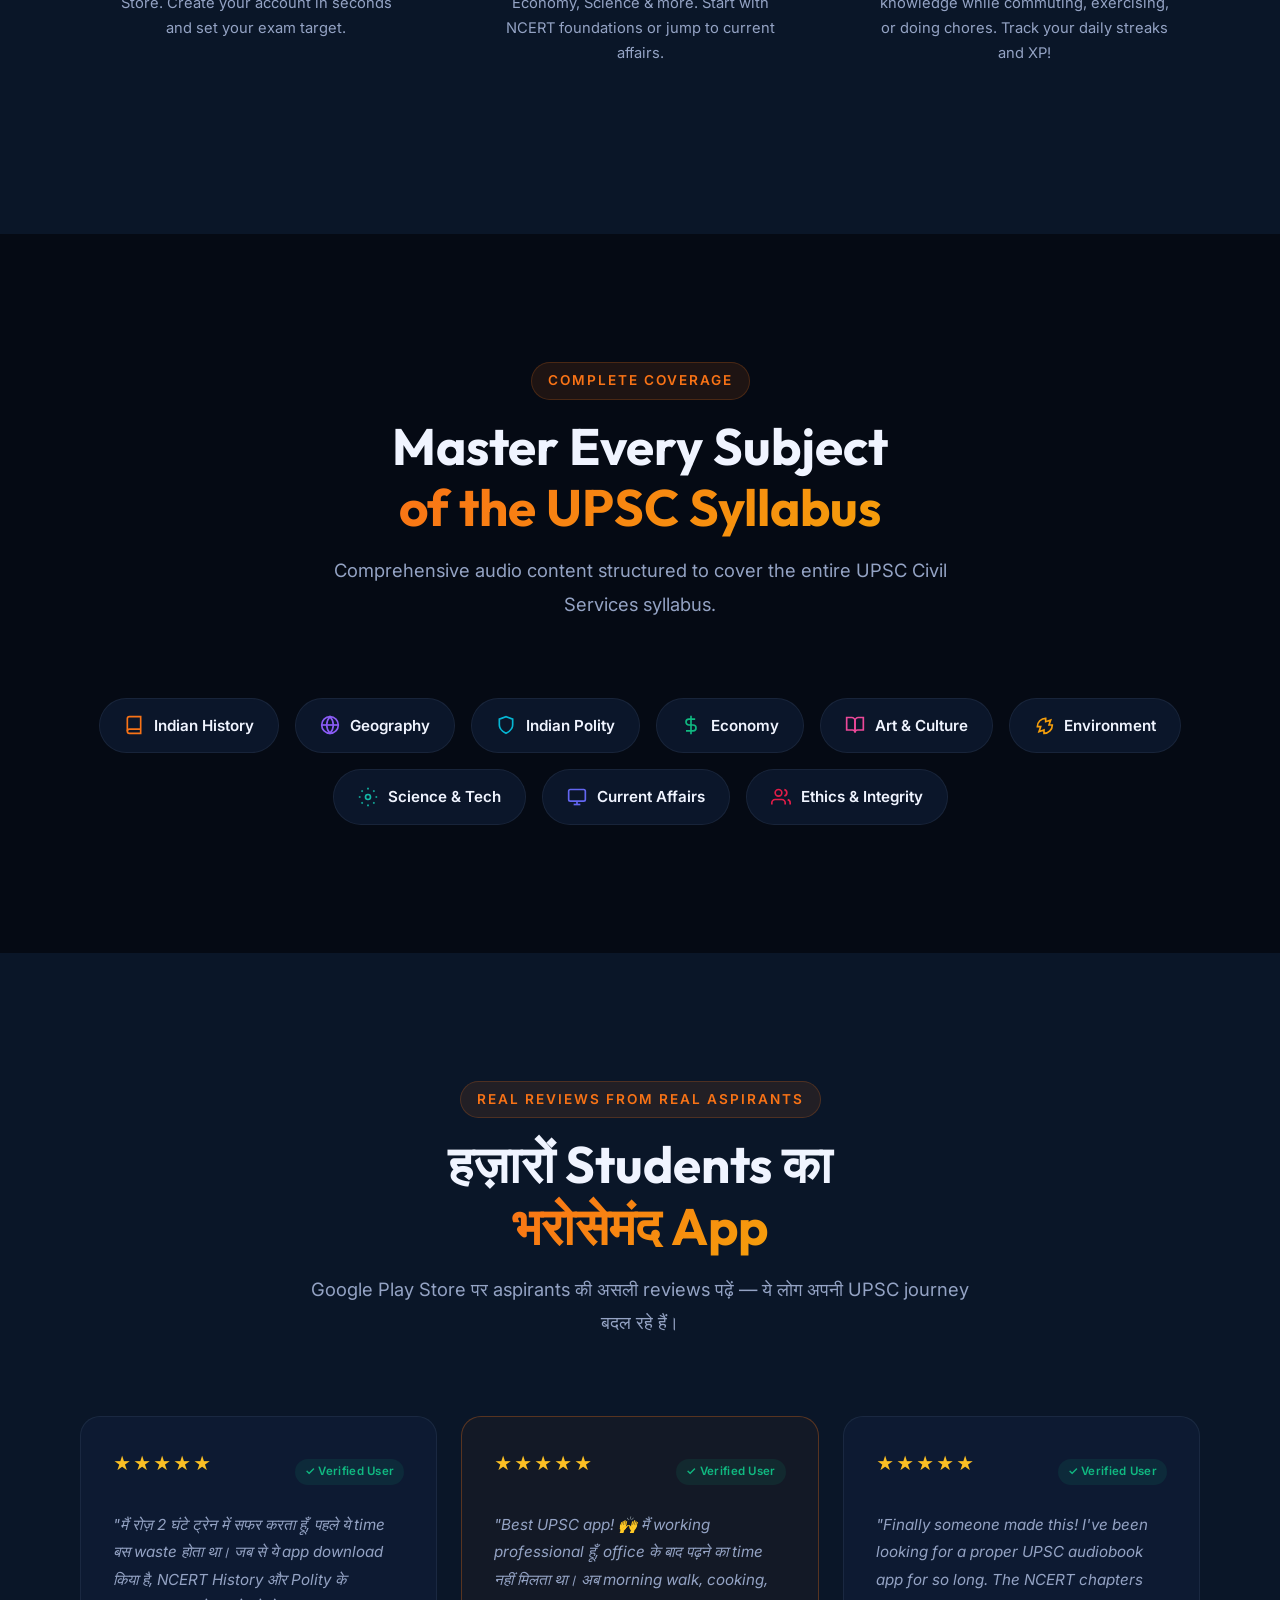
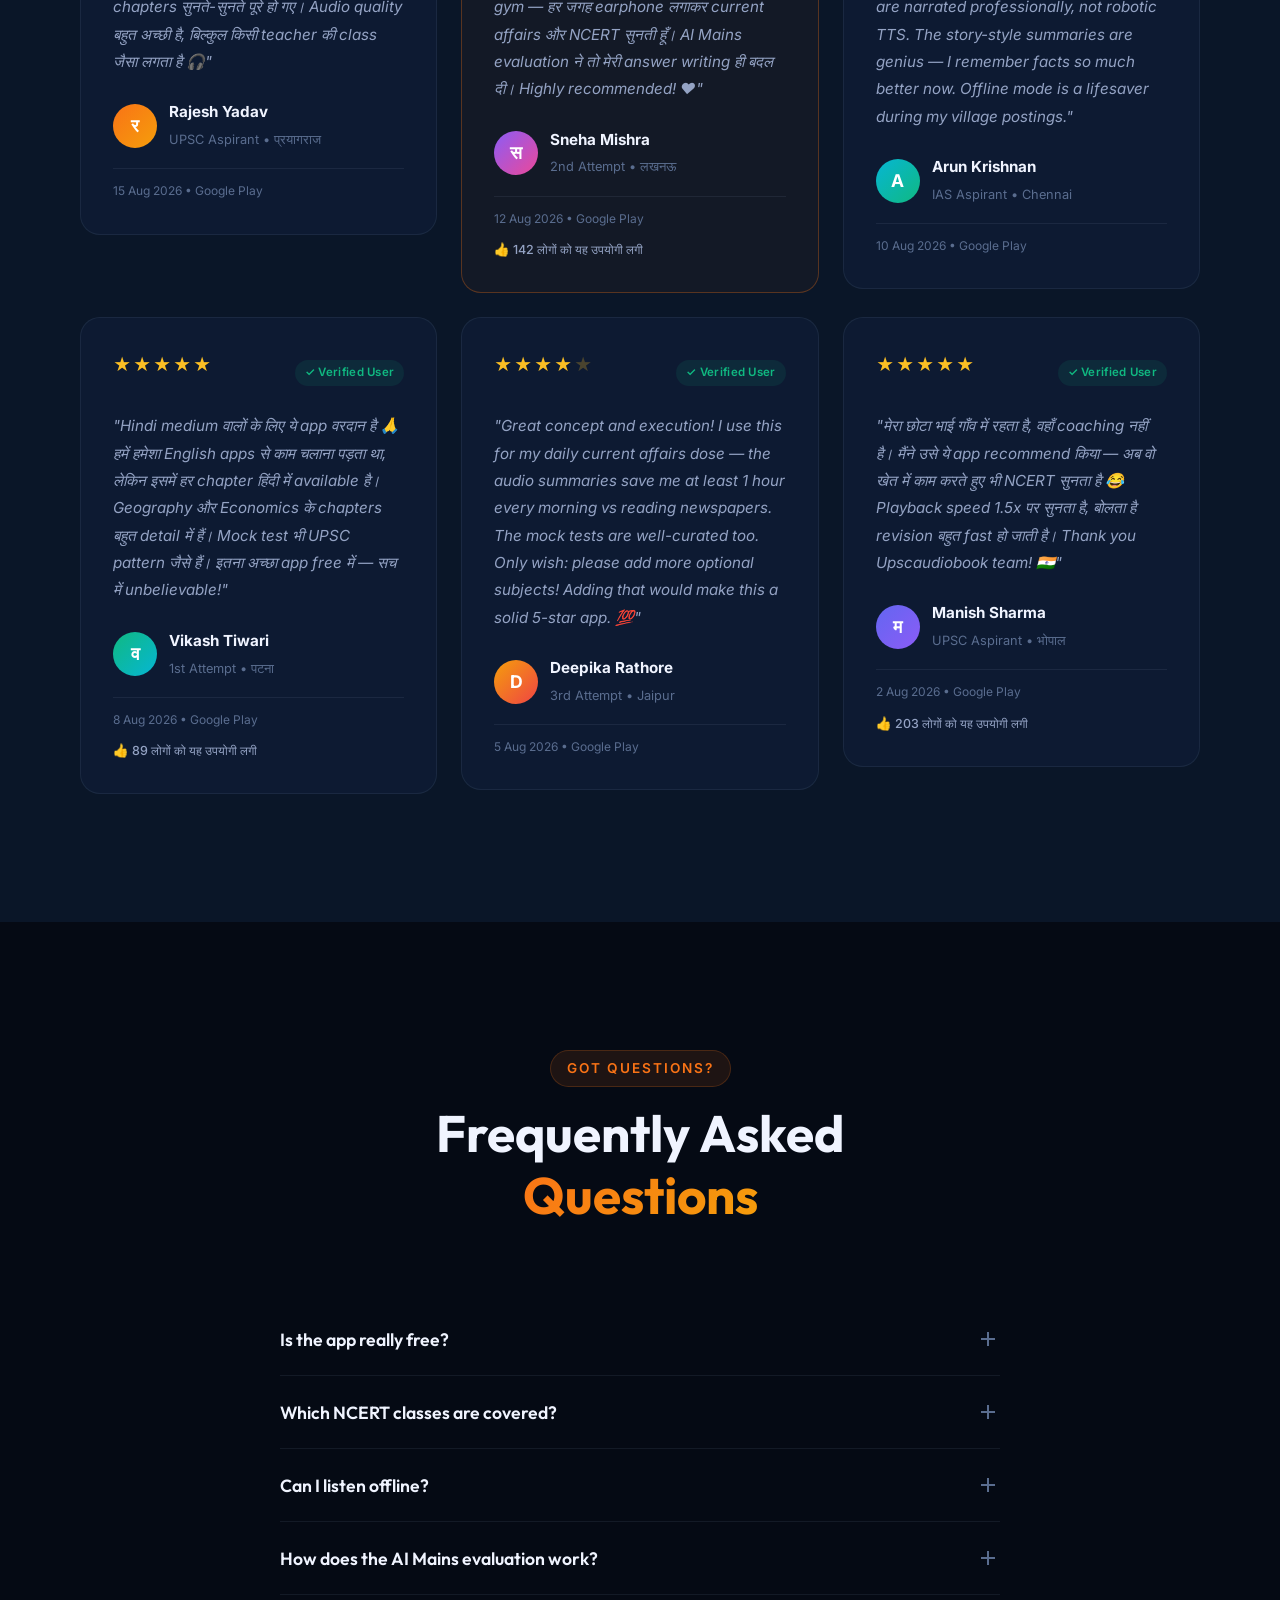
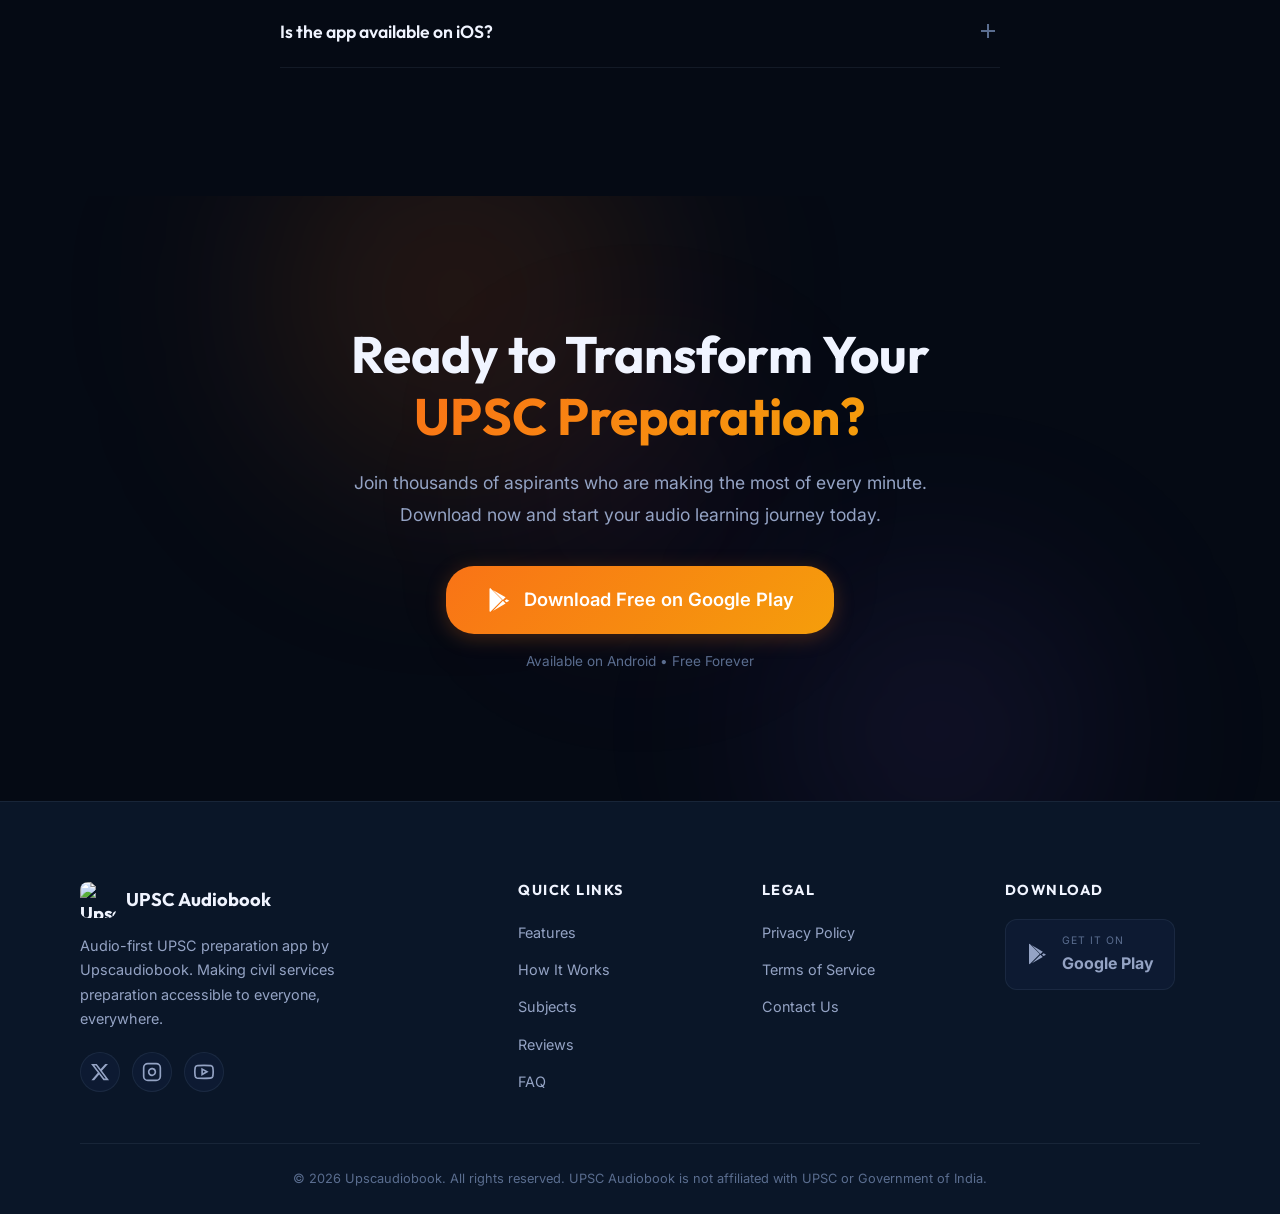
==== commit 6913f80d: "n" ====
--- a/index.html
+++ b/index.html
@@ -14,18 +14,18 @@
     <meta name="author" content="Upscaudiobook">
     <meta name="robots" content="index, follow, max-snippet:-1, max-image-preview:large, max-video-preview:-1">
     <meta name="googlebot" content="index, follow">
-    <link rel="canonical" href="https://upscaudiobook.in/">
-    <link rel="alternate" hreflang="en-IN" href="https://upscaudiobook.in/">
-    <link rel="alternate" hreflang="hi-IN" href="https://upscaudiobook.in/">
-    <link rel="alternate" hreflang="x-default" href="https://upscaudiobook.in/">
+    <link rel="canonical" href="https://upscaudiobook.com/">
+    <link rel="alternate" hreflang="en-IN" href="https://upscaudiobook.com/">
+    <link rel="alternate" hreflang="hi-IN" href="https://upscaudiobook.com/">
+    <link rel="alternate" hreflang="x-default" href="https://upscaudiobook.com/">
 
     <!-- ===== OPEN GRAPH (Facebook/WhatsApp/LinkedIn) ===== -->
     <meta property="og:title" content="UPSC Audiobook – Free NCERT Audiobooks & IAS Preparation App">
     <meta property="og:description"
         content="Listen to NCERT Class 6-12 audiobooks in Hindi & English. Daily current affairs audio, AI Mains evaluation & Prelims mock tests. Free UPSC preparation app trusted by thousands of aspirants.">
     <meta property="og:type" content="website">
-    <meta property="og:url" content="https://upscaudiobook.in/">
-    <meta property="og:image" content="https://upscaudiobook.in/assets/og-image.jpg">
+    <meta property="og:url" content="https://upscaudiobook.com/">
+    <meta property="og:image" content="https://upscaudiobook.com/assets/og-image.jpg">
     <meta property="og:image:width" content="1200">
     <meta property="og:image:height" content="630">
     <meta property="og:image:alt" content="UPSC Audiobook App – NCERT Audiobooks and IAS Prep">
@@ -37,7 +37,7 @@
     <meta name="twitter:title" content="UPSC Audiobook – Free NCERT Audiobooks & IAS Preparation">
     <meta name="twitter:description"
         content="India's best free audio learning app for UPSC/IAS. NCERT audiobooks, current affairs, AI answer evaluation & mock tests.">
-    <meta name="twitter:image" content="https://upscaudiobook.in/assets/og-image.jpg">
+    <meta name="twitter:image" content="https://upscaudiobook.com/assets/og-image.jpg">
     <meta name="twitter:image:alt" content="UPSC Audiobook App Interface">
 
     <!-- ===== ADDITIONAL META ===== -->
@@ -72,7 +72,7 @@
         "name": "UPSC Audiobook - IAS Prep App",
         "alternateName": ["UPSC Audiobook", "Upscaudiobook"],
         "description": "Free UPSC preparation app with NCERT audiobooks (Class 6-12) in Hindi & English, daily current affairs audio, AI-powered Mains answer evaluation, and Prelims mock tests.",
-        "url": "https://upscaudiobook.in/",
+        "url": "https://upscaudiobook.com/",
         "applicationCategory": "EducationalApplication",
         "operatingSystem": "Android",
         "offers": {
@@ -89,7 +89,7 @@
         },
         "downloadUrl": "https://play.google.com/store/apps/details?id=com.setunotes.upscaudiobook",
         "installUrl": "https://play.google.com/store/apps/details?id=com.setunotes.upscaudiobook",
-        "screenshot": "https://upscaudiobook.in/assets/phone-mockup.webp",
+        "screenshot": "https://upscaudiobook.com/assets/phone-mockup.webp",
         "featureList": "NCERT Audiobooks, Daily Current Affairs, AI Mains Answer Evaluation, Mock Tests, Offline Mode, Hindi & English Support",
         "softwareVersion": "1.0",
         "author": {
@@ -160,8 +160,8 @@
         "@context": "https://schema.org",
         "@type": "Organization",
         "name": "Upscaudiobook",
-        "url": "https://upscaudiobook.in/",
-        "logo": "https://upscaudiobook.in/assets/app-icon.jpg",
+        "url": "https://upscaudiobook.com/",
+        "logo": "https://upscaudiobook.com/assets/app-icon.jpg",
         "description": "Upscaudiobook makes UPSC Civil Services preparation accessible through audio learning. NCERT audiobooks, current affairs, and AI-powered tools for IAS aspirants.",
         "foundingDate": "2026",
         "sameAs": [
@@ -185,13 +185,13 @@
                 "@type": "ListItem",
                 "position": 1,
                 "name": "Home",
-                "item": "https://upscaudiobook.in/"
+                "item": "https://upscaudiobook.com/"
             },
             {
                 "@type": "ListItem",
                 "position": 2,
                 "name": "Features",
-                "item": "https://upscaudiobook.in/#features"
+                "item": "https://upscaudiobook.com/#features"
             },
             {
                 "@type": "ListItem",
@@ -954,7 +954,7 @@
         <meta itemprop="name" content="UPSC Audiobook – Free NCERT Audiobooks & IAS Preparation App">
         <meta itemprop="description"
             content="Best free UPSC preparation app with NCERT audiobooks in Hindi and English, daily current affairs audio, AI Mains evaluation, and Prelims mock tests.">
-        <meta itemprop="url" content="https://upscaudiobook.in/">
+        <meta itemprop="url" content="https://upscaudiobook.com/">
         <div itemprop="about" itemscope itemtype="https://schema.org/Thing">
             <meta itemprop="name" content="UPSC Civil Services Examination Preparation">
         </div>
--- a/styles.css
+++ b/styles.css
@@ -1325,6 +1325,41 @@
         opacity: 0;
         transform: translateY(-100px) scale(1);
     }
+}
+
+/* ============ ERROR PAGE ============ */
+.error-page {
+    min-height: 80vh;
+    display: flex;
+    flex-direction: column;
+    align-items: center;
+    justify-content: center;
+    text-align: center;
+    padding-top: 100px;
+}
+
+.error-title {
+    font-size: 8rem;
+    line-height: 1;
+    margin-bottom: 10px;
+    font-weight: 800;
+}
+
+.error-subtitle {
+    font-size: 2rem;
+    margin-bottom: 16px;
+}
+
+.error-page p {
+    color: var(--text-secondary);
+    max-width: 500px;
+    margin: 0 auto 30px;
+}
+
+.error-actions {
+    display: flex;
+    justify-content: center;
+    gap: 16px;
 }
 
 /* ============ RESPONSIVE ============ */
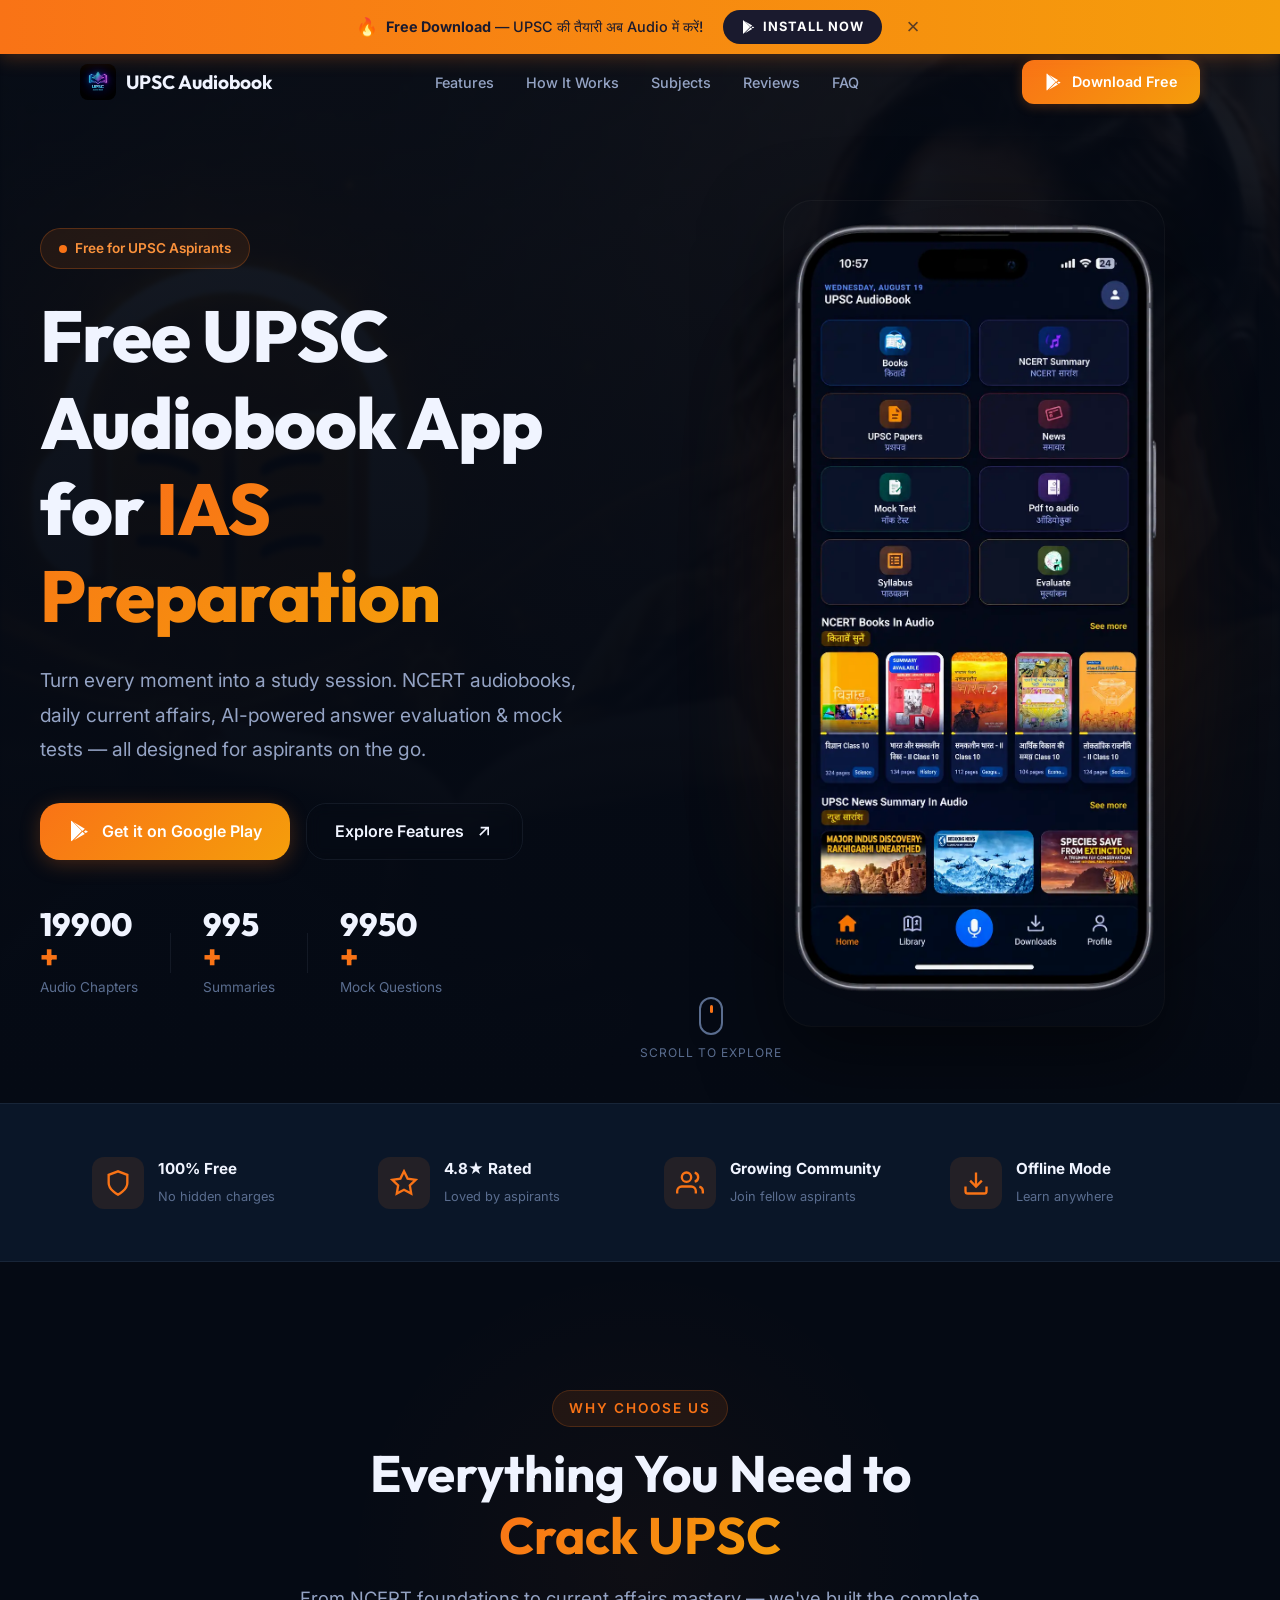
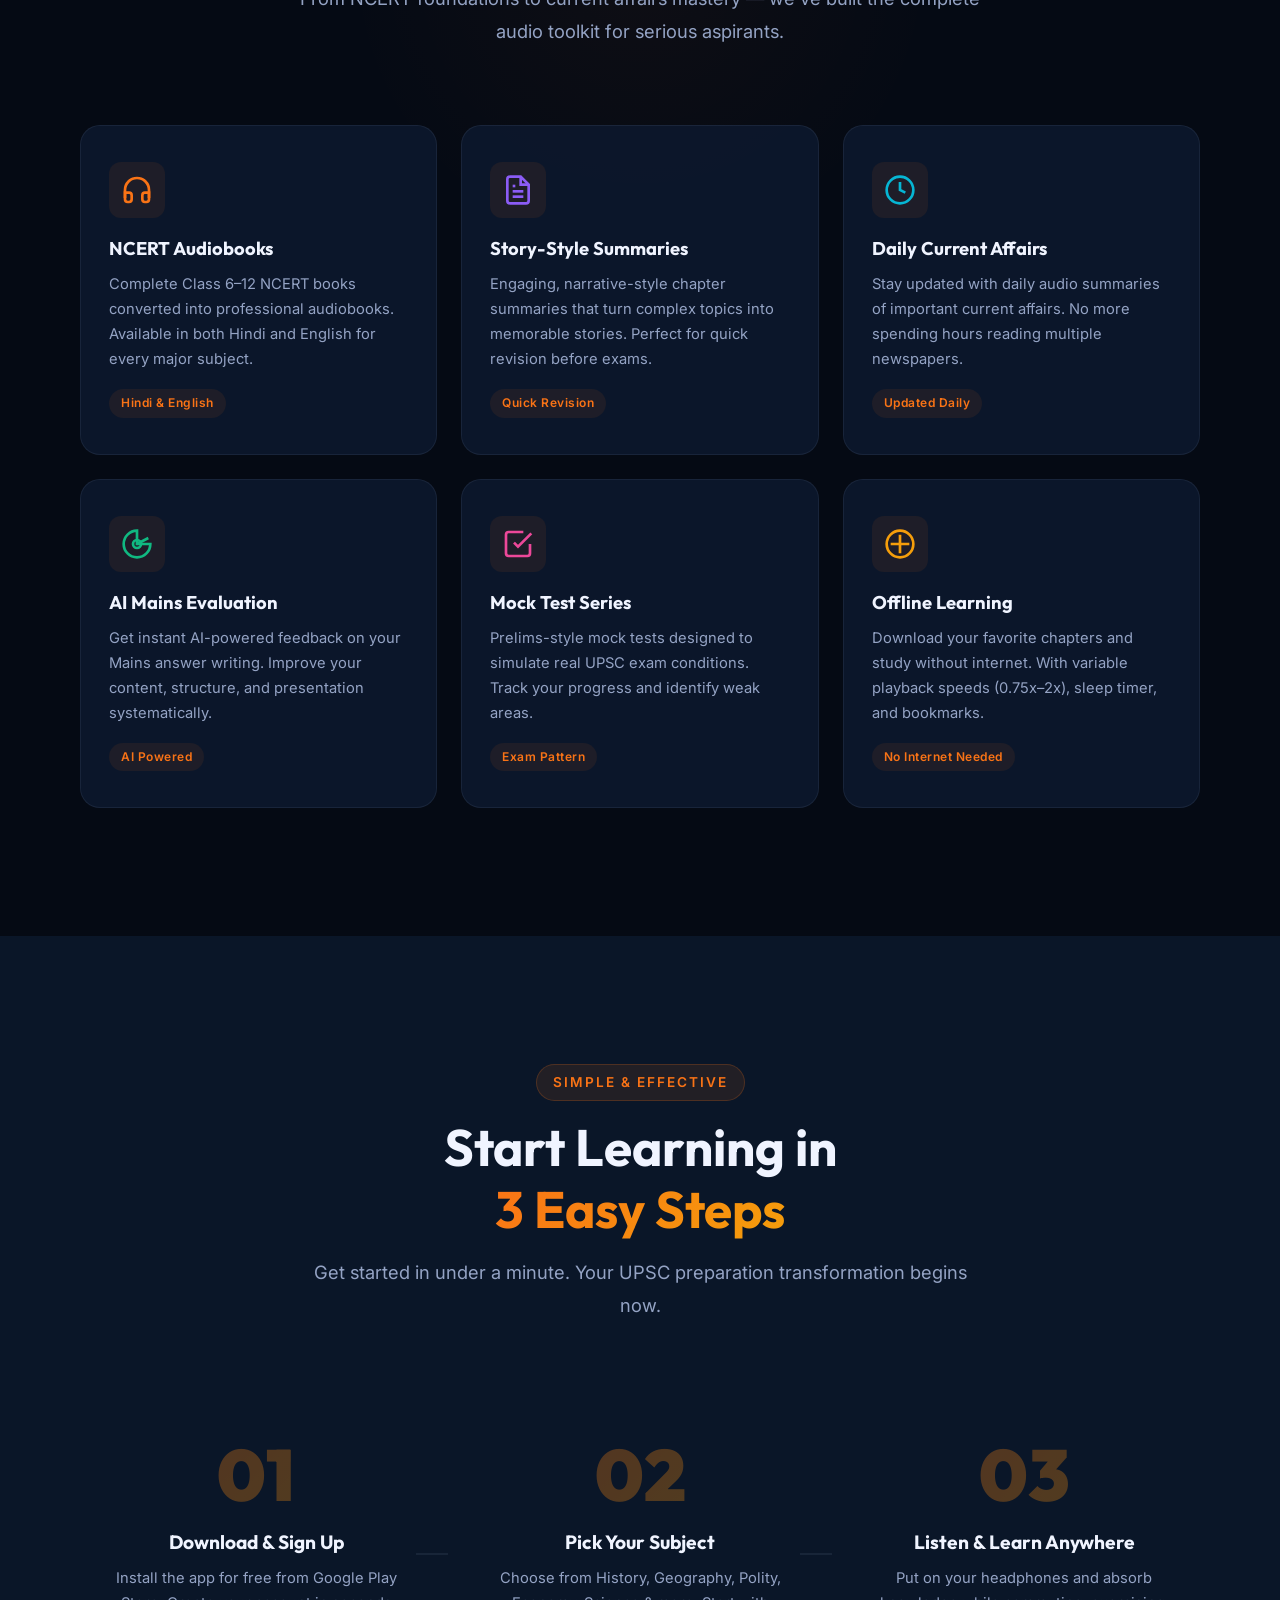
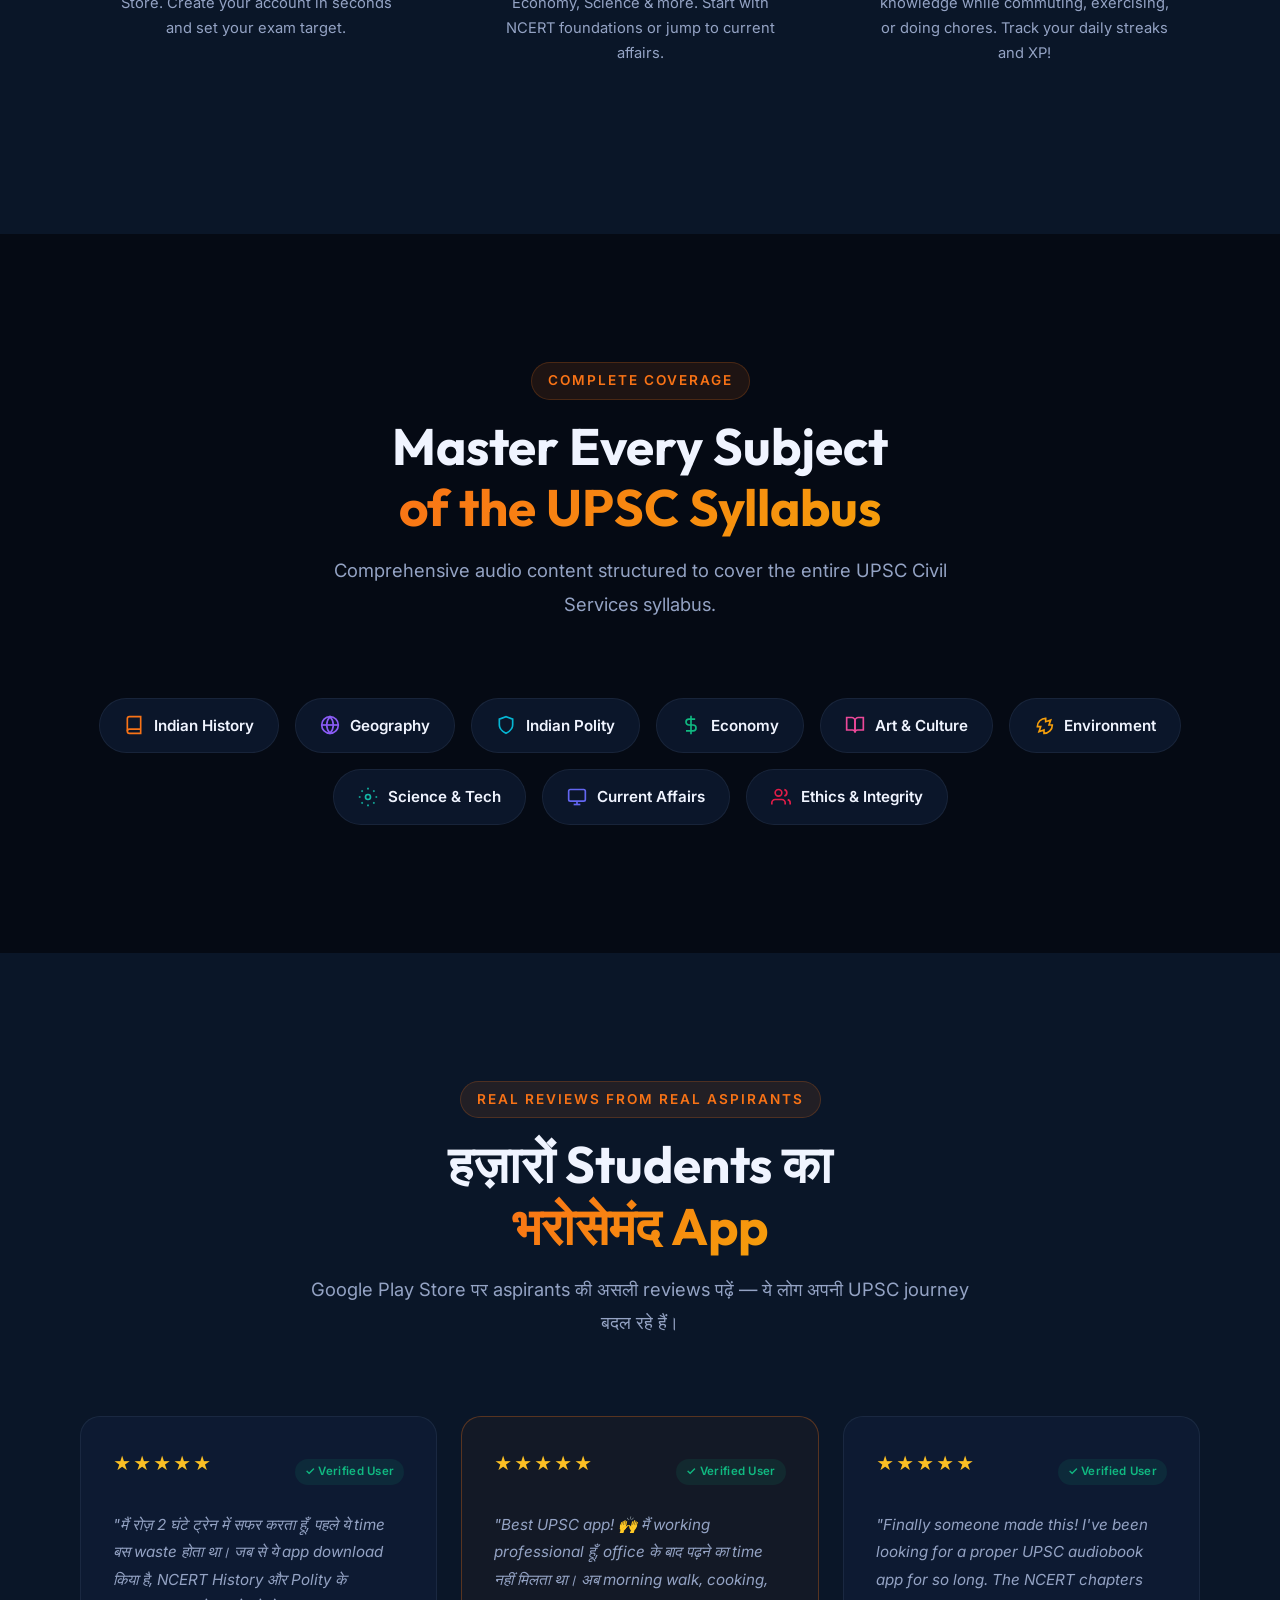
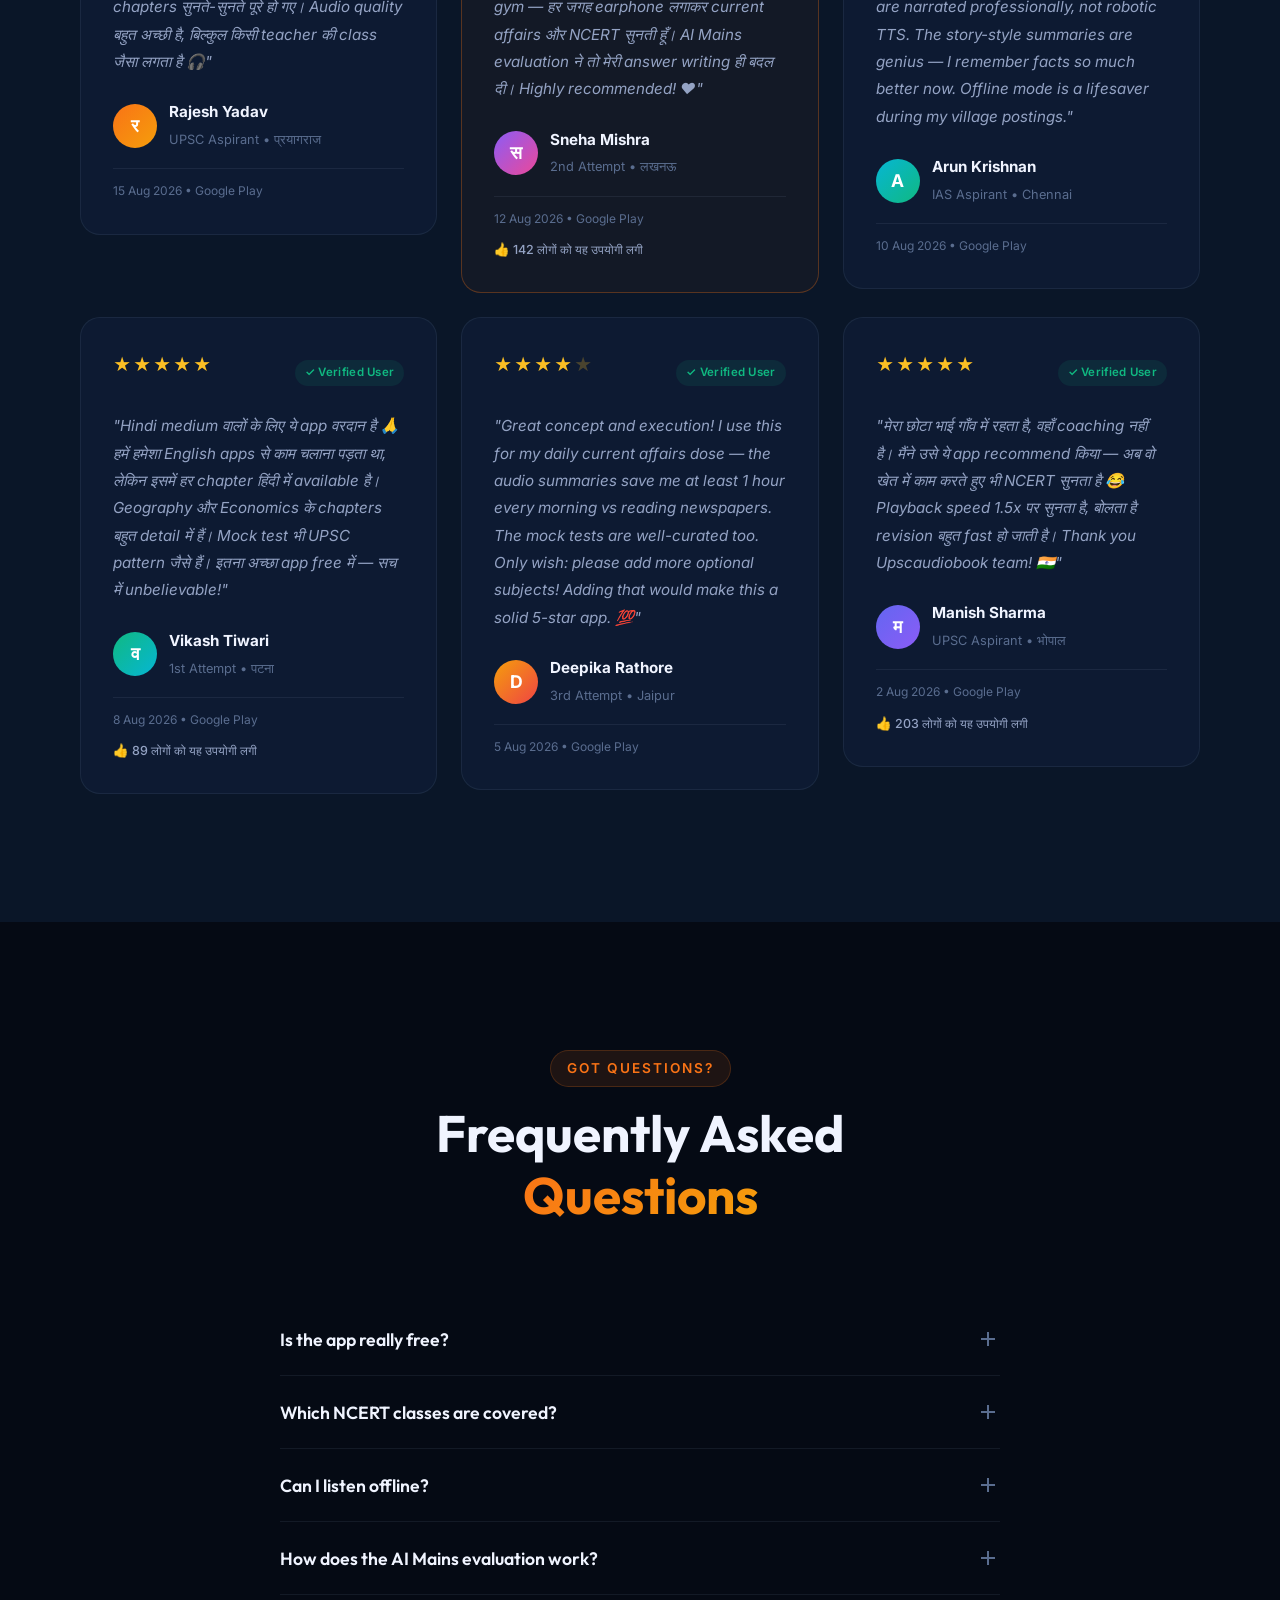
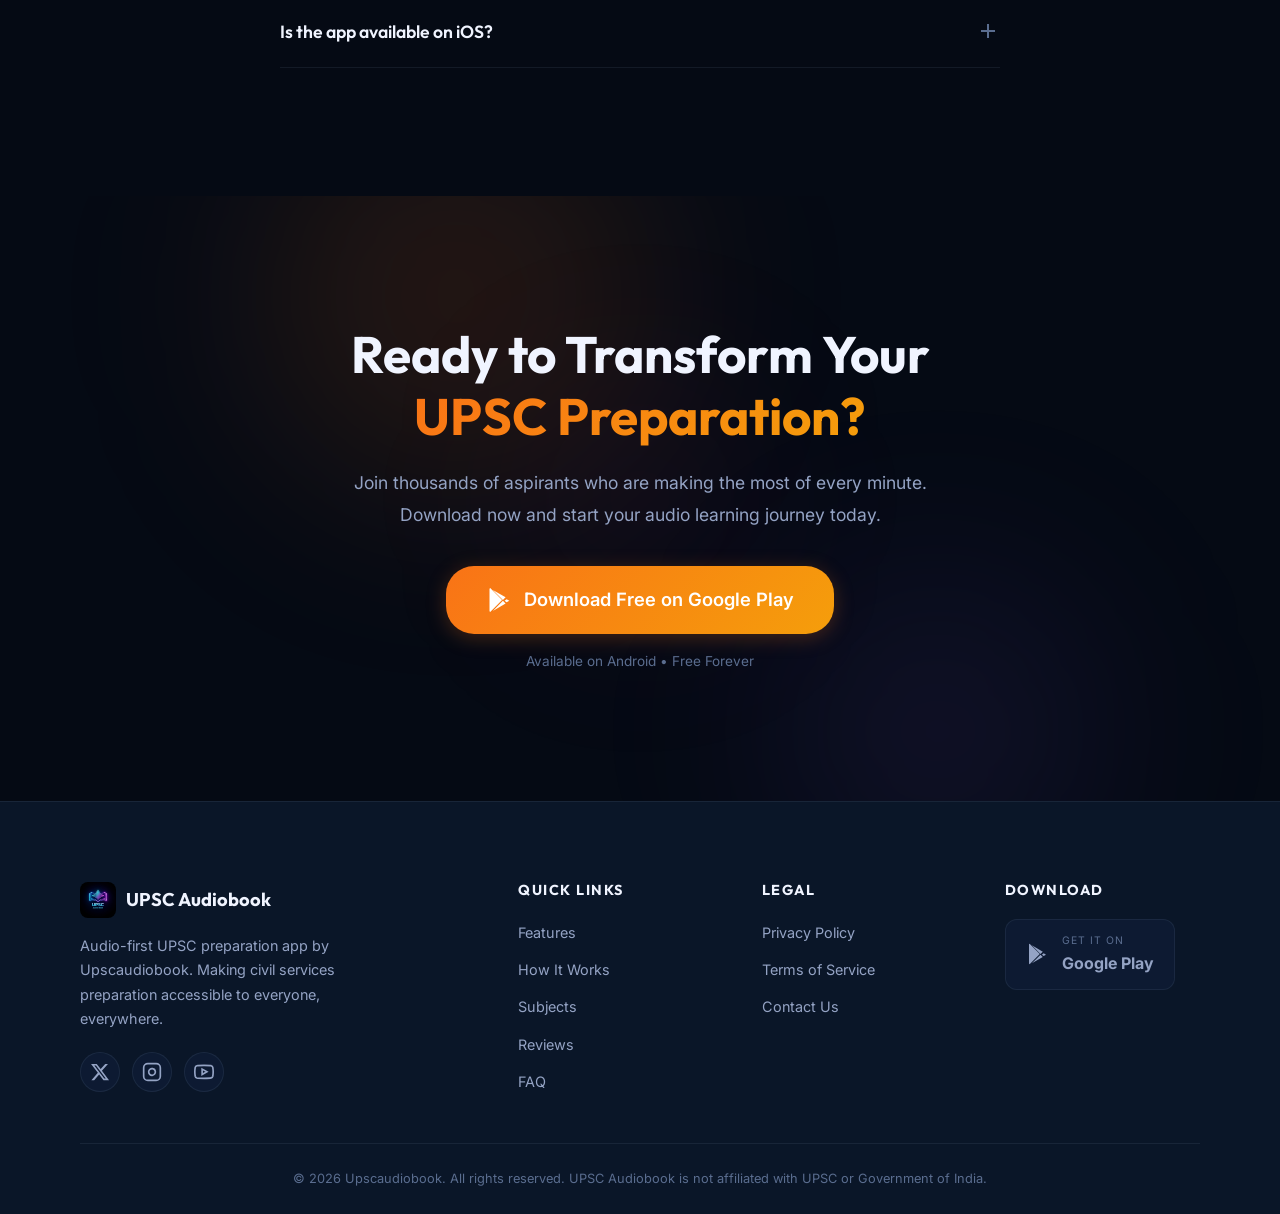
==== commit af804421: "a" ====
--- a/index.html
+++ b/index.html
@@ -49,8 +49,8 @@
     <meta name="application-name" content="UPSC Audiobook">
     <meta http-equiv="X-UA-Compatible" content="IE=edge">
     <meta name="format-detection" content="telephone=no">
-    <link rel="icon" type="image/jpeg" href="assets/app-icon.jpg">
-    <link rel="apple-touch-icon" href="assets/app-icon.jpg">
+    <link rel="icon" type="image/jpeg" href="assets/app-icon.png">
+    <link rel="apple-touch-icon" href="assets/app-icon.png">
 
     <!-- ===== GEO TARGETING (India) ===== -->
     <meta name="geo.region" content="IN">
@@ -161,7 +161,7 @@
         "@type": "Organization",
         "name": "Upscaudiobook",
         "url": "https://upscaudiobook.com/",
-        "logo": "https://upscaudiobook.com/assets/app-icon.jpg",
+        "logo": "https://upscaudiobook.com/assets/app-icon.png",
         "description": "Upscaudiobook makes UPSC Civil Services preparation accessible through audio learning. NCERT audiobooks, current affairs, and AI-powered tools for IAS aspirants.",
         "foundingDate": "2026",
         "sameAs": [
@@ -236,7 +236,7 @@
     <nav id="navbar" class="navbar">
         <div class="container nav-container">
             <a href="#" class="nav-logo" id="nav-logo">
-                <img src="assets/app-icon.jpg" alt="UPSC Audiobook App - Free IAS Preparation" class="nav-logo-img">
+                <img src="assets/app-icon.png" alt="UPSC Audiobook App - Free IAS Preparation" class="nav-logo-img">
                 <span>UPSC Audiobook</span>
             </a>
             <ul class="nav-links" id="nav-links">
@@ -876,7 +876,7 @@
             <div class="footer-grid">
                 <div class="footer-brand">
                     <div class="footer-logo">
-                        <img src="assets/app-icon.jpg" alt="Upscaudiobook - Best Free UPSC IAS Preparation App"
+                        <img src="assets/app-icon.png" alt="Upscaudiobook - Best Free UPSC IAS Preparation App"
                             class="footer-logo-img">
                         <span>UPSC Audiobook</span>
                     </div>
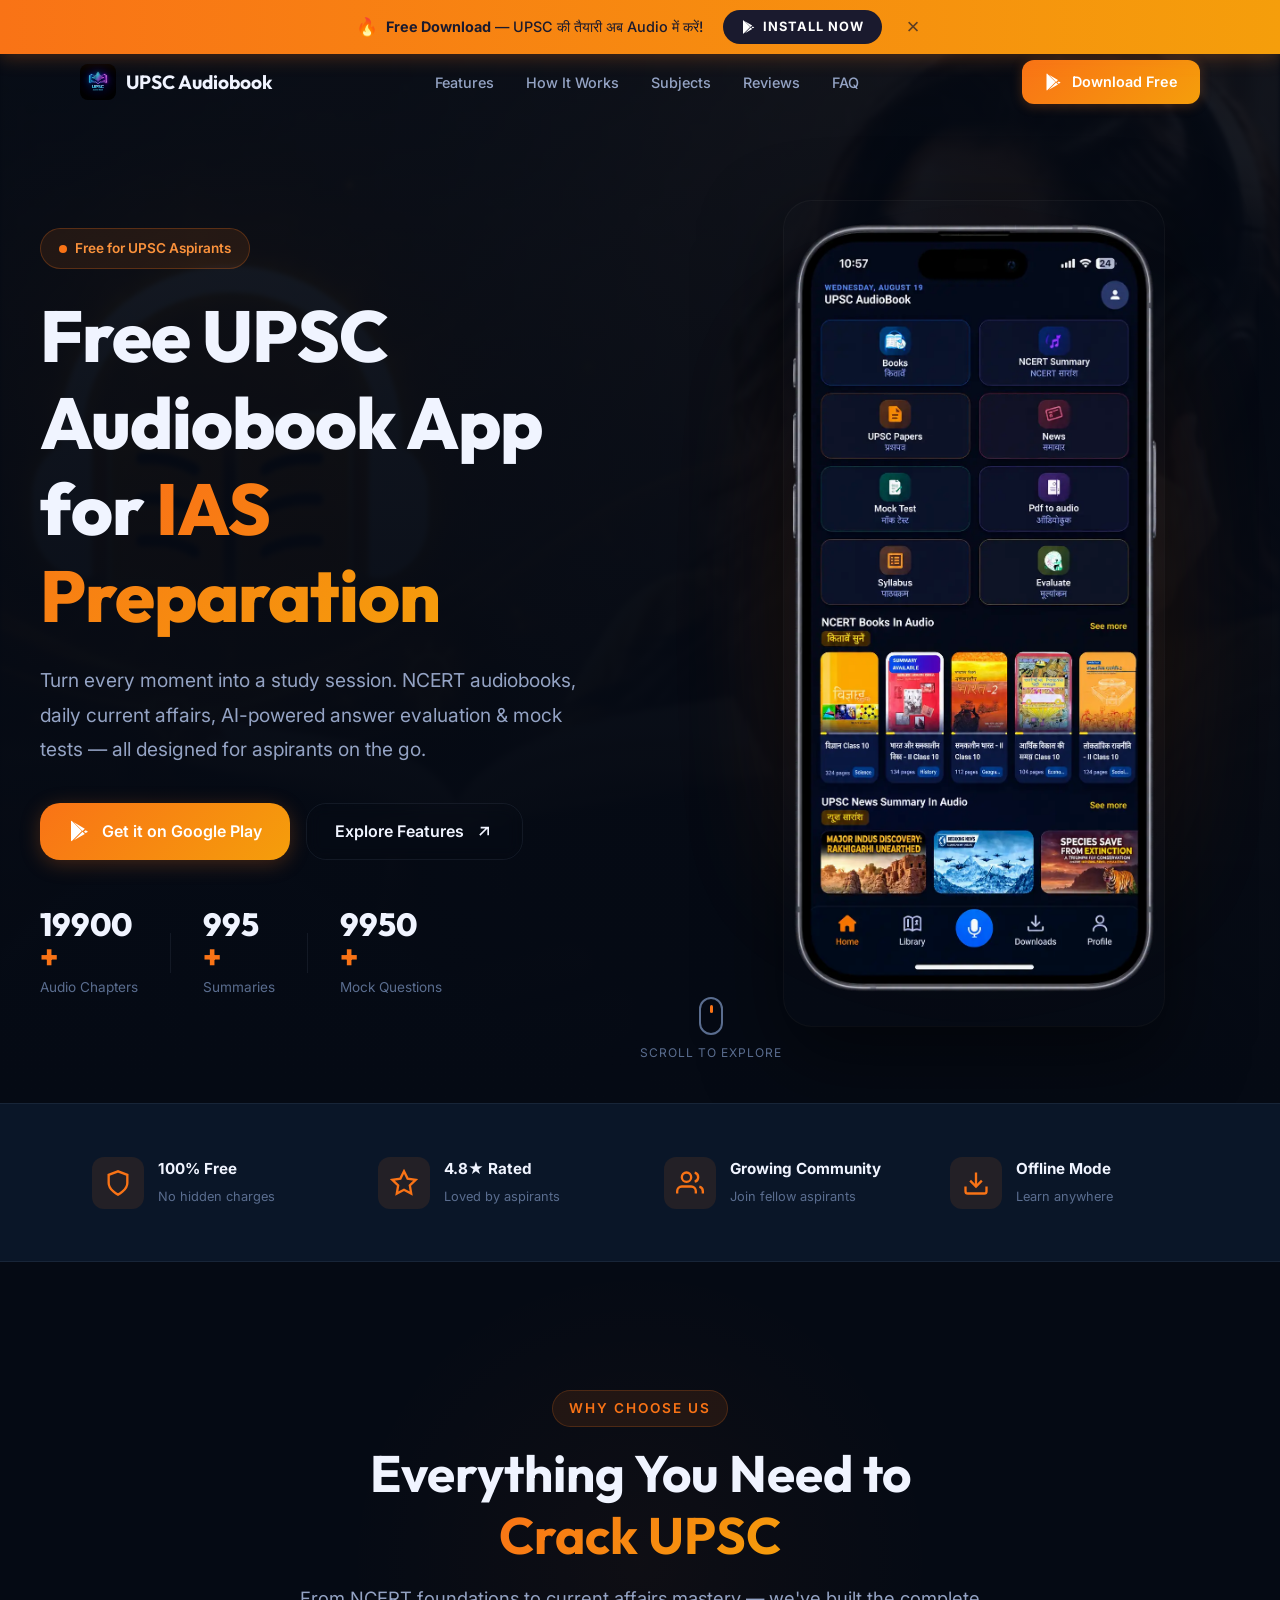
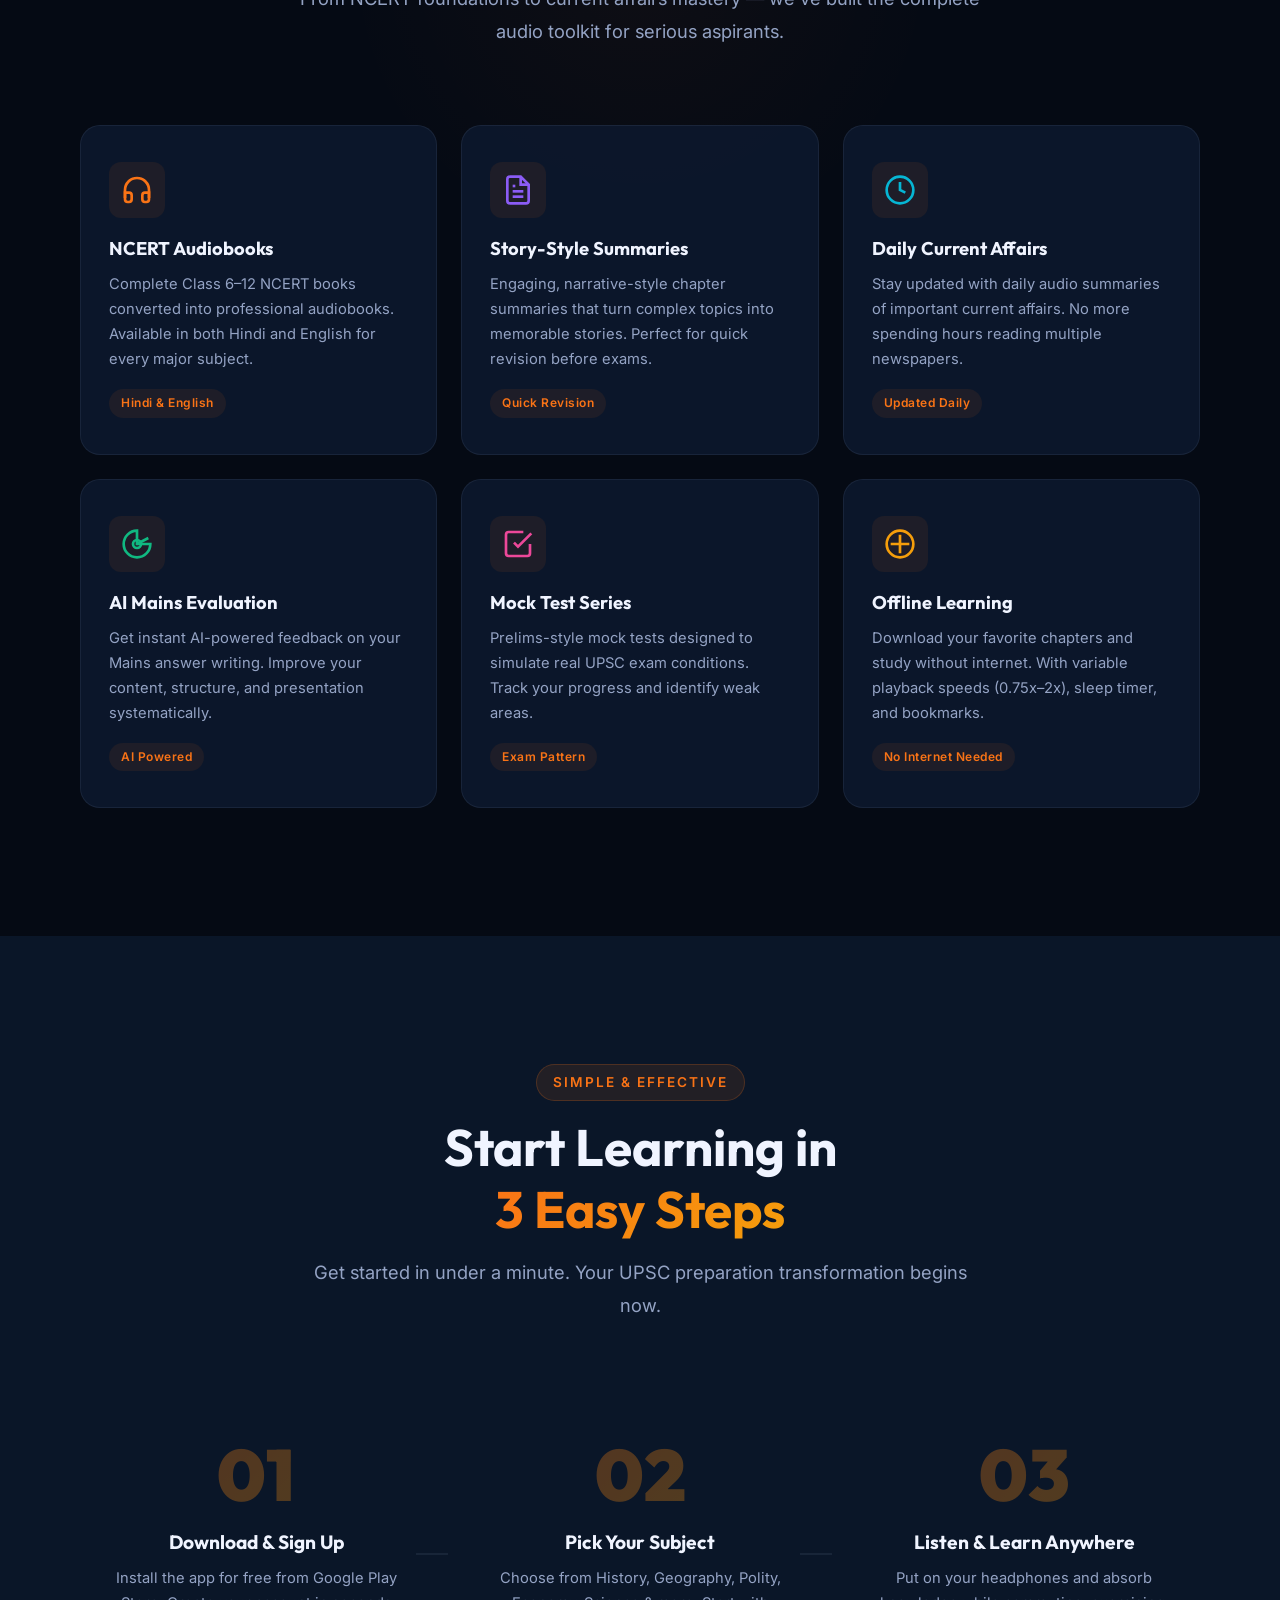
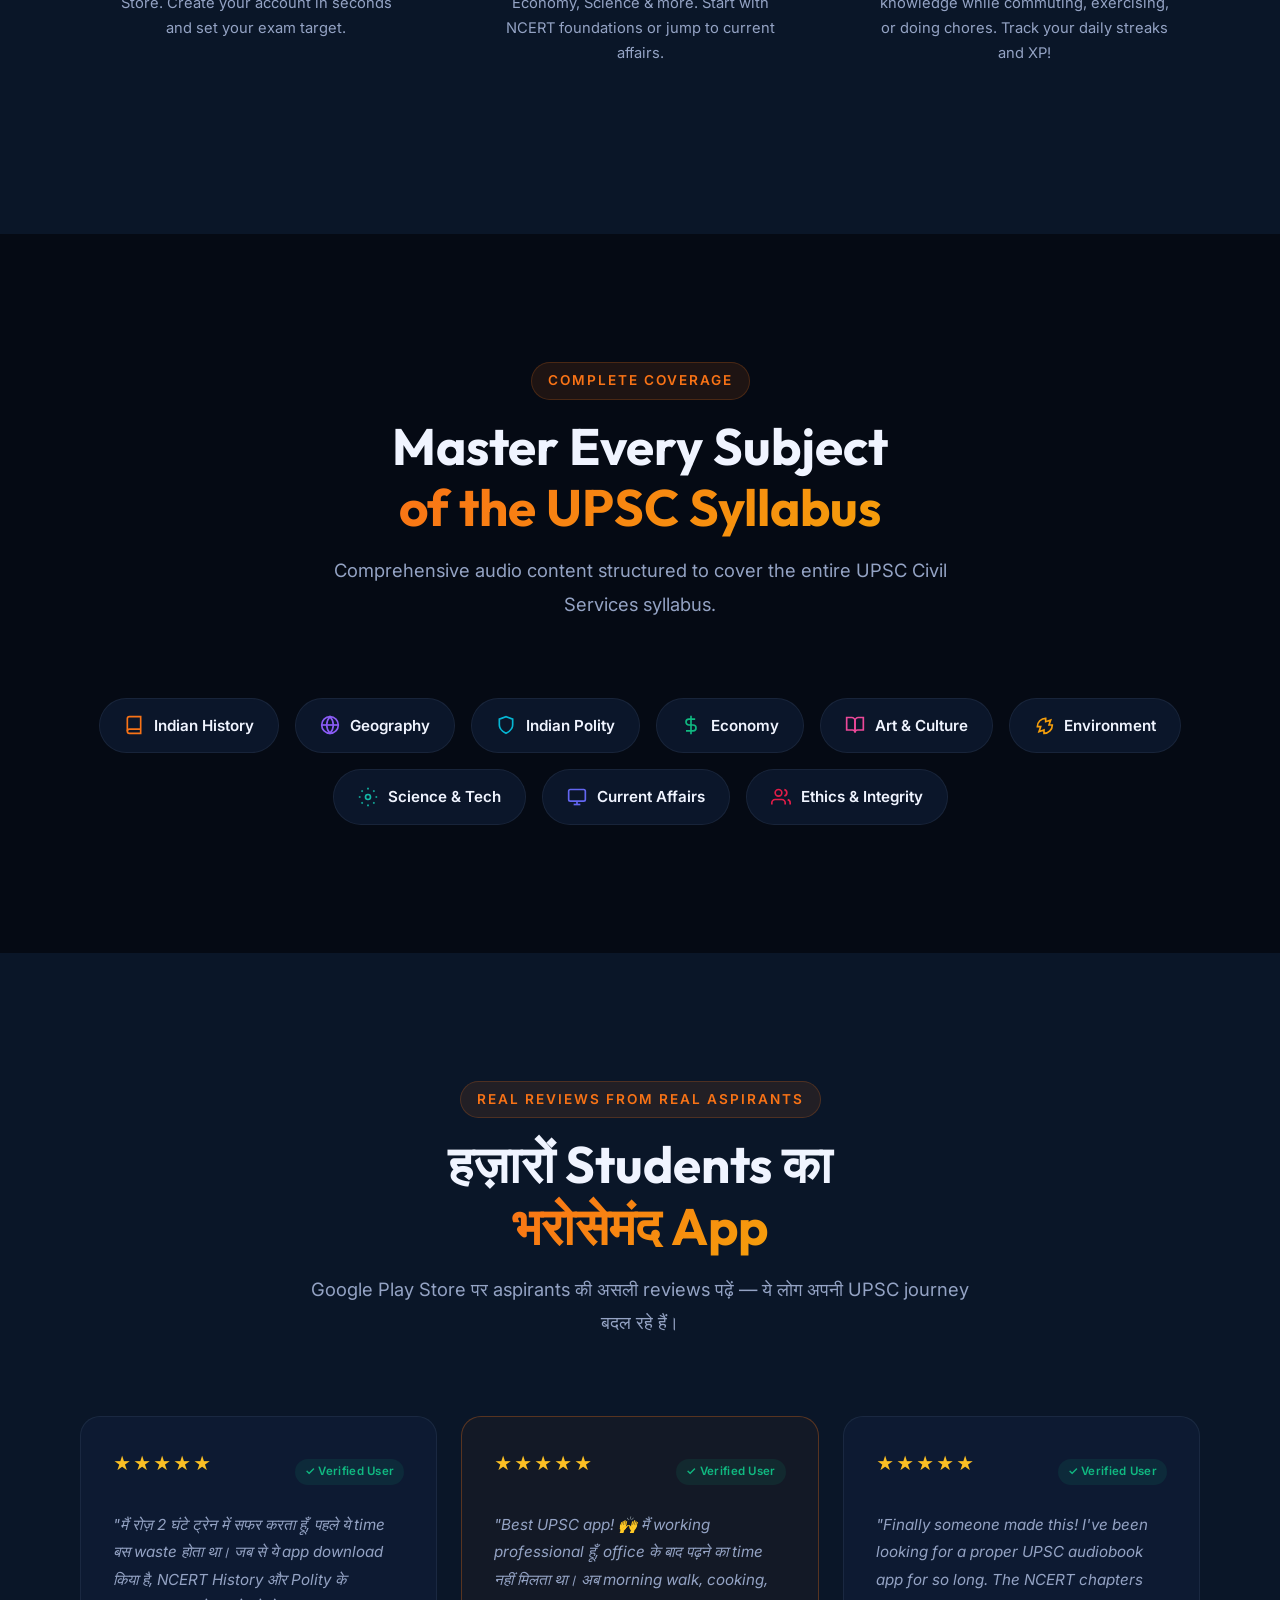
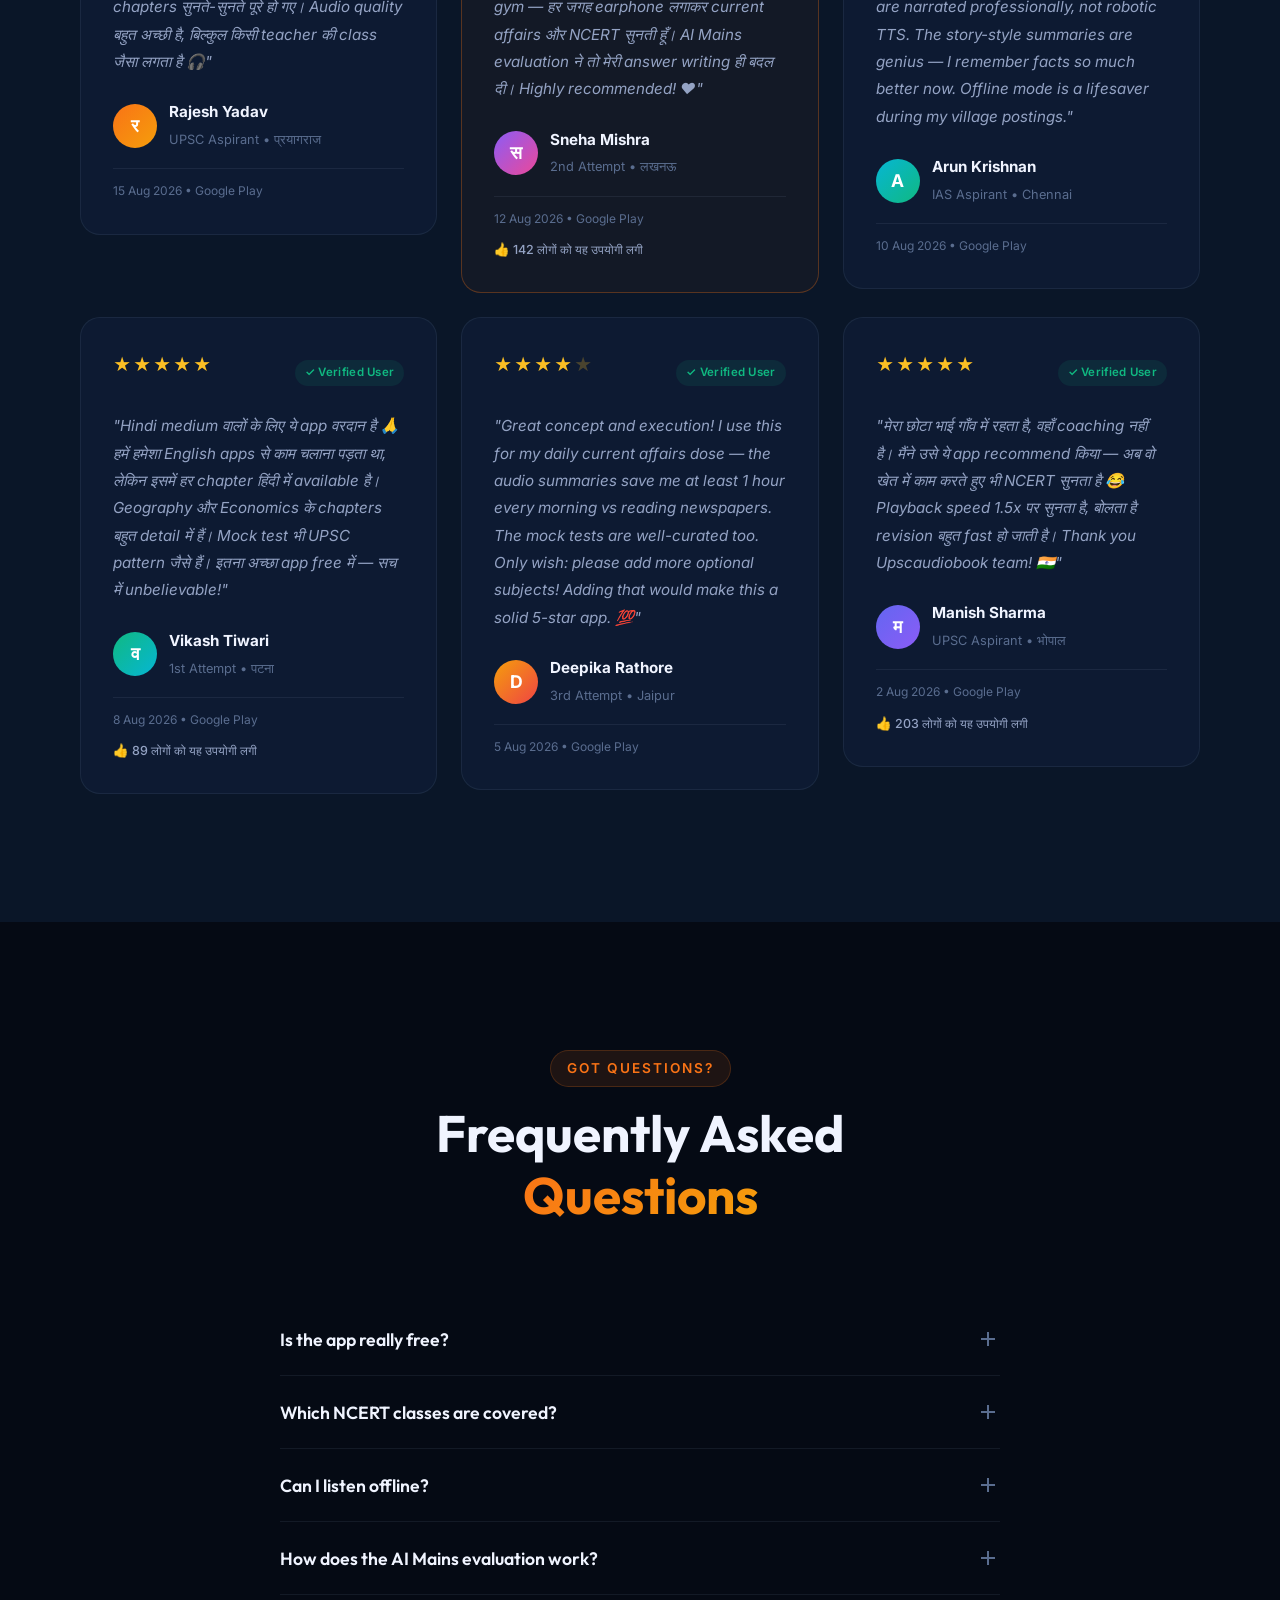
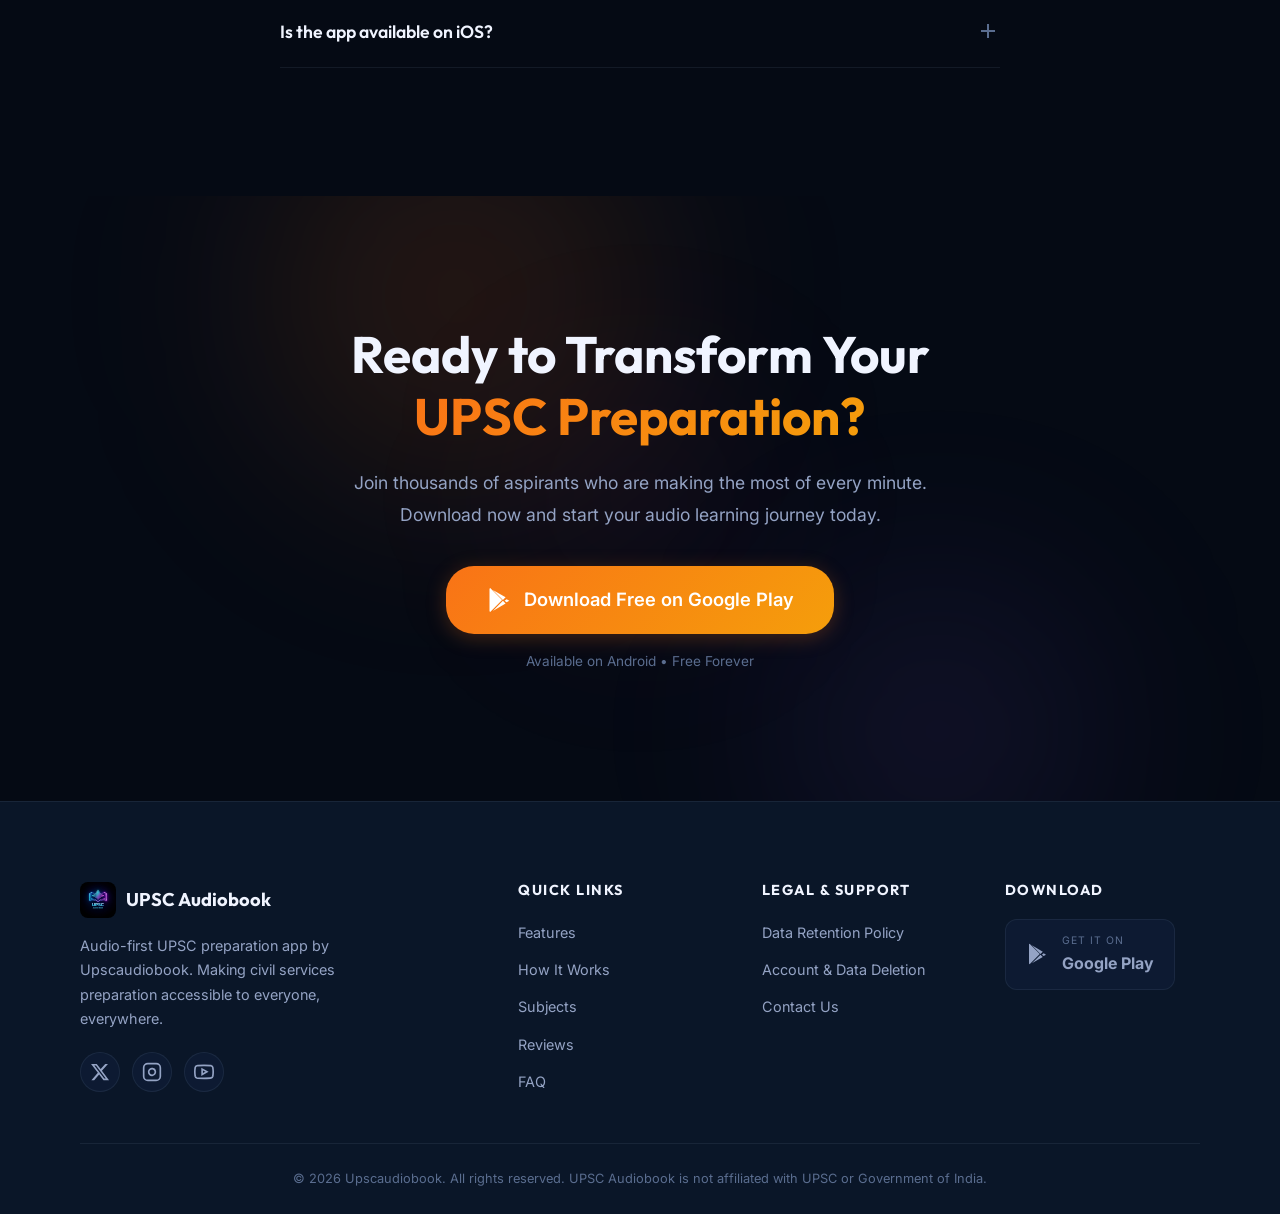
==== commit 9a495c13: "h" ====
--- a/index.html
+++ b/index.html
@@ -918,11 +918,11 @@
                     </ul>
                 </div>
                 <div class="footer-links-group">
-                    <h4>Legal</h4>
+                    <h4>Legal & Support</h4>
                     <ul>
-                        <li><a href="#">Privacy Policy</a></li>
-                        <li><a href="#">Terms of Service</a></li>
-                        <li><a href="#">Contact Us</a></li>
+                        <li><a href="contact.html#policy">Data Retention Policy</a></li>
+                        <li><a href="contact.html#deletion">Account & Data Deletion</a></li>
+                        <li><a href="contact.html">Contact Us</a></li>
                     </ul>
                 </div>
                 <div class="footer-links-group">
--- a/styles.css
+++ b/styles.css
@@ -1531,3 +1531,688 @@
         font-size: 1rem;
     }
 }
+
+/* ============================================
+   CONTACT & DATA DELETION PORTAL STYLES
+   ============================================ */
+
+.page-navbar {
+    top: 0 !important;
+    background: rgba(5, 10, 20, 0.88) !important;
+    backdrop-filter: blur(20px) saturate(180%) !important;
+    border-bottom: 1px solid var(--border-color) !important;
+}
+
+.nav-links a.highlight-link {
+    color: #f87171;
+    font-weight: 600;
+}
+
+.nav-links a.highlight-link:hover {
+    color: #ef4444;
+}
+
+.contact-page-wrapper {
+    padding-top: 100px;
+    padding-bottom: 90px;
+    min-height: 80vh;
+}
+
+.contact-header {
+    text-align: center;
+    padding: 40px 0 30px;
+}
+
+.contact-header-badge {
+    display: inline-flex;
+    align-items: center;
+    gap: 8px;
+    padding: 6px 16px;
+    background: rgba(249, 115, 22, 0.12);
+    border: 1px solid rgba(249, 115, 22, 0.3);
+    border-radius: 100px;
+    font-size: 0.85rem;
+    font-weight: 600;
+    color: var(--accent-secondary);
+    margin-bottom: 18px;
+}
+
+.contact-title {
+    font-size: clamp(2.2rem, 5vw, 3.4rem);
+    margin-bottom: 16px;
+    letter-spacing: -0.5px;
+}
+
+.contact-subtitle {
+    font-size: clamp(1rem, 2vw, 1.15rem);
+    color: var(--text-secondary);
+    max-width: 680px;
+    margin: 0 auto 32px;
+    line-height: 1.6;
+}
+
+.contact-subtitle code {
+    background: rgba(249, 115, 22, 0.15);
+    color: #fb923c;
+    padding: 2px 8px;
+    border-radius: 6px;
+    font-family: monospace;
+    font-size: 0.9em;
+}
+
+/* Tab Navigation Switcher */
+.portal-nav-tabs {
+    display: inline-flex;
+    align-items: center;
+    background: rgba(15, 31, 58, 0.8);
+    border: 1px solid var(--border-color);
+    padding: 6px;
+    border-radius: 100px;
+    gap: 6px;
+    box-shadow: 0 10px 30px rgba(0, 0, 0, 0.3);
+    max-width: 100%;
+    overflow-x: auto;
+}
+
+.portal-tab {
+    display: inline-flex;
+    align-items: center;
+    gap: 8px;
+    padding: 10px 22px;
+    background: transparent;
+    border: none;
+    color: var(--text-secondary);
+    font-family: var(--font-body);
+    font-size: 0.92rem;
+    font-weight: 600;
+    border-radius: 100px;
+    cursor: pointer;
+    transition: all var(--transition-fast);
+    white-space: nowrap;
+}
+
+.portal-tab:hover {
+    color: var(--text-primary);
+    background: rgba(255, 255, 255, 0.05);
+}
+
+.portal-tab.active {
+    background: var(--gradient-primary);
+    color: #ffffff;
+    box-shadow: 0 4px 15px var(--accent-glow);
+}
+
+/* Panels */
+.portal-panel {
+    display: none;
+    opacity: 0;
+}
+
+.portal-panel.active {
+    display: block;
+    animation: fadeInPanel 0.35s ease forwards;
+}
+
+@keyframes fadeInPanel {
+    from {
+        opacity: 0;
+        transform: translateY(12px);
+    }
+    to {
+        opacity: 1;
+        transform: translateY(0);
+    }
+}
+
+.contact-main-container {
+    margin-top: 30px;
+}
+
+/* Grid Layouts */
+.contact-grid {
+    display: grid;
+    grid-template-columns: 1fr 1.25fr;
+    gap: 32px;
+    align-items: start;
+}
+
+.contact-info-card,
+.contact-form-card,
+.policy-details-card,
+.deletion-header-card,
+.method-card {
+    background: var(--bg-card);
+    border: 1px solid var(--border-color);
+    border-radius: var(--radius-lg);
+    padding: clamp(24px, 4vw, 36px);
+    backdrop-filter: blur(12px);
+    box-shadow: 0 20px 40px rgba(0, 0, 0, 0.25);
+    transition: border-color var(--transition-fast);
+}
+
+.card-accent-pill {
+    display: inline-block;
+    padding: 4px 12px;
+    background: rgba(249, 115, 22, 0.12);
+    border: 1px solid rgba(249, 115, 22, 0.25);
+    color: var(--accent-secondary);
+    font-size: 0.8rem;
+    font-weight: 600;
+    border-radius: 100px;
+    margin-bottom: 12px;
+}
+
+.section-card-title {
+    font-size: 1.6rem;
+    margin-bottom: 10px;
+}
+
+.section-card-desc {
+    color: var(--text-secondary);
+    font-size: 0.95rem;
+    line-height: 1.6;
+    margin-bottom: 24px;
+}
+
+/* Contact Methods */
+.contact-methods-list {
+    display: flex;
+    flex-direction: column;
+    gap: 16px;
+    margin-bottom: 28px;
+}
+
+.contact-method-item {
+    display: flex;
+    align-items: center;
+    gap: 16px;
+    padding: 16px;
+    background: rgba(10, 22, 40, 0.6);
+    border: 1px solid var(--border-color);
+    border-radius: var(--radius-md);
+    transition: all var(--transition-fast);
+}
+
+a.contact-method-item:hover {
+    border-color: var(--accent-primary);
+    background: rgba(20, 40, 75, 0.6);
+    transform: translateY(-2px);
+}
+
+.contact-icon-box {
+    width: 46px;
+    height: 46px;
+    border-radius: 12px;
+    display: flex;
+    align-items: center;
+    justify-content: center;
+    flex-shrink: 0;
+}
+
+.email-icon {
+    background: rgba(249, 115, 22, 0.15);
+    color: var(--accent-primary);
+}
+
+.app-icon-box {
+    background: rgba(16, 185, 129, 0.15);
+    color: #10b981;
+}
+
+.clock-icon {
+    background: rgba(139, 92, 246, 0.15);
+    color: #a78bfa;
+}
+
+.contact-method-details {
+    display: flex;
+    flex-direction: column;
+}
+
+.method-label {
+    font-size: 0.78rem;
+    text-transform: uppercase;
+    letter-spacing: 0.5px;
+    color: var(--text-muted);
+    font-weight: 600;
+}
+
+.method-val {
+    font-size: 1rem;
+    color: var(--text-primary);
+    margin: 2px 0;
+}
+
+.method-sub {
+    font-size: 0.8rem;
+    color: var(--text-secondary);
+}
+
+.quick-faq-box {
+    background: rgba(5, 10, 20, 0.6);
+    border: 1px solid rgba(249, 115, 22, 0.2);
+    border-radius: var(--radius-md);
+    padding: 18px 20px;
+}
+
+.quick-faq-box h4 {
+    font-size: 0.95rem;
+    color: var(--accent-secondary);
+    margin-bottom: 10px;
+}
+
+.quick-faq-box ul {
+    list-style: none;
+    display: flex;
+    flex-direction: column;
+    gap: 8px;
+    font-size: 0.86rem;
+    color: var(--text-secondary);
+}
+
+.quick-faq-box li strong {
+    color: var(--text-primary);
+}
+
+/* Forms */
+.portal-form {
+    display: flex;
+    flex-direction: column;
+    gap: 18px;
+}
+
+.form-row {
+    display: grid;
+    grid-template-columns: 1fr 1fr;
+    gap: 16px;
+}
+
+.form-group {
+    display: flex;
+    flex-direction: column;
+    gap: 6px;
+}
+
+.form-group label {
+    font-size: 0.88rem;
+    font-weight: 500;
+    color: var(--text-primary);
+}
+
+.form-group .req {
+    color: #ef4444;
+    font-weight: 700;
+}
+
+.field-hint {
+    font-size: 0.78rem;
+    color: var(--text-muted);
+}
+
+.form-input,
+.form-select,
+.form-textarea {
+    width: 100%;
+    padding: 12px 16px;
+    background: rgba(5, 10, 20, 0.75);
+    border: 1px solid var(--border-color);
+    border-radius: var(--radius-md);
+    color: var(--text-primary);
+    font-family: var(--font-body);
+    font-size: 0.92rem;
+    outline: none;
+    transition: all var(--transition-fast);
+}
+
+.form-input:focus,
+.form-select:focus,
+.form-textarea:focus {
+    border-color: var(--accent-primary);
+    box-shadow: 0 0 0 3px rgba(249, 115, 22, 0.2);
+    background: rgba(8, 16, 32, 0.95);
+}
+
+.form-select option {
+    background: #0a1628;
+    color: #f0f4ff;
+}
+
+.form-textarea {
+    resize: vertical;
+    min-height: 100px;
+}
+
+.form-checkbox-group {
+    display: flex;
+    align-items: flex-start;
+    gap: 12px;
+    background: rgba(239, 68, 68, 0.08);
+    border: 1px solid rgba(239, 68, 68, 0.25);
+    padding: 14px;
+    border-radius: var(--radius-md);
+    font-size: 0.85rem;
+    color: var(--text-secondary);
+    line-height: 1.5;
+}
+
+.form-checkbox-group input[type="checkbox"] {
+    margin-top: 3px;
+    accent-color: #ef4444;
+    width: 16px;
+    height: 16px;
+    cursor: pointer;
+    flex-shrink: 0;
+}
+
+.btn-submit-form {
+    width: 100%;
+    justify-content: center;
+    padding: 14px 24px;
+    font-size: 1rem;
+    cursor: pointer;
+}
+
+.btn-danger-glow {
+    background: linear-gradient(135deg, #ef4444, #dc2626);
+    color: #ffffff;
+    box-shadow: 0 4px 20px rgba(239, 68, 68, 0.35);
+}
+
+.btn-danger-glow:hover {
+    transform: translateY(-2px);
+    box-shadow: 0 8px 30px rgba(239, 68, 68, 0.5);
+}
+
+/* Status Alert */
+.form-status-alert {
+    display: flex;
+    align-items: center;
+    gap: 16px;
+    padding: 20px;
+    border-radius: var(--radius-md);
+    margin-top: 16px;
+}
+
+.success-alert {
+    background: rgba(16, 185, 129, 0.12);
+    border: 1px solid rgba(16, 185, 129, 0.35);
+}
+
+.alert-icon {
+    width: 40px;
+    height: 40px;
+    border-radius: 50%;
+    background: #10b981;
+    color: #fff;
+    display: flex;
+    align-items: center;
+    justify-content: center;
+    font-weight: 800;
+    font-size: 1.2rem;
+    flex-shrink: 0;
+}
+
+.alert-content h4 {
+    color: #34d399;
+    font-size: 1.05rem;
+    margin-bottom: 4px;
+}
+
+.alert-content p {
+    font-size: 0.88rem;
+    color: var(--text-secondary);
+    line-height: 1.5;
+}
+
+/* Deletion Portal Specifics */
+.deletion-header-card {
+    margin-bottom: 30px;
+    border-left: 4px solid var(--accent-primary);
+}
+
+.compliance-badge {
+    display: inline-flex;
+    align-items: center;
+    gap: 8px;
+    color: #10b981;
+    font-size: 0.88rem;
+    font-weight: 600;
+    margin-bottom: 12px;
+}
+
+.deletion-title {
+    font-size: 1.8rem;
+    margin-bottom: 10px;
+}
+
+.deletion-lead {
+    color: var(--text-secondary);
+    font-size: 1rem;
+    line-height: 1.6;
+}
+
+.deletion-lead code {
+    background: rgba(249, 115, 22, 0.15);
+    color: #fb923c;
+    padding: 2px 8px;
+    border-radius: 6px;
+    font-family: monospace;
+}
+
+.deletion-methods-grid {
+    display: grid;
+    grid-template-columns: 1fr 1.35fr;
+    gap: 30px;
+    align-items: start;
+}
+
+.method-num {
+    display: inline-block;
+    font-size: 0.75rem;
+    text-transform: uppercase;
+    font-weight: 700;
+    letter-spacing: 1px;
+    color: var(--accent-secondary);
+    background: rgba(249, 115, 22, 0.1);
+    padding: 4px 10px;
+    border-radius: 100px;
+    margin-bottom: 12px;
+}
+
+.method-num.highlight {
+    color: #f87171;
+    background: rgba(239, 68, 68, 0.15);
+}
+
+.featured-method {
+    border-color: rgba(239, 68, 68, 0.3);
+}
+
+.steps-list {
+    list-style: none;
+    display: flex;
+    flex-direction: column;
+    gap: 14px;
+    margin: 20px 0;
+}
+
+.steps-list li {
+    display: flex;
+    align-items: flex-start;
+    gap: 12px;
+    font-size: 0.92rem;
+    color: var(--text-secondary);
+}
+
+.step-badge {
+    width: 26px;
+    height: 26px;
+    border-radius: 50%;
+    background: rgba(249, 115, 22, 0.2);
+    color: var(--accent-primary);
+    font-weight: 700;
+    font-size: 0.82rem;
+    display: flex;
+    align-items: center;
+    justify-content: center;
+    flex-shrink: 0;
+    margin-top: 1px;
+}
+
+.method-note {
+    background: rgba(10, 22, 40, 0.7);
+    border-radius: var(--radius-sm);
+    padding: 12px 14px;
+    font-size: 0.82rem;
+    color: var(--text-muted);
+    line-height: 1.5;
+}
+
+/* Policy Details */
+.policy-details-card {
+    max-width: 100%;
+}
+
+.data-breakdown-grid {
+    display: grid;
+    grid-template-columns: 1fr 1fr;
+    gap: 24px;
+    margin: 28px 0;
+}
+
+.data-col {
+    background: rgba(5, 10, 20, 0.6);
+    border: 1px solid var(--border-color);
+    border-radius: var(--radius-md);
+    padding: 24px;
+}
+
+.deleted-data-col {
+    border-top: 3px solid #ef4444;
+}
+
+.retained-data-col {
+    border-top: 3px solid #3b82f6;
+}
+
+.data-col-header {
+    display: flex;
+    align-items: center;
+    gap: 14px;
+    margin-bottom: 20px;
+}
+
+.data-col-header h3 {
+    font-size: 1.15rem;
+    margin-bottom: 2px;
+}
+
+.data-col-header span {
+    font-size: 0.8rem;
+    color: var(--text-muted);
+}
+
+.col-icon {
+    font-size: 1.5rem;
+}
+
+.data-items-list {
+    list-style: none;
+    display: flex;
+    flex-direction: column;
+    gap: 14px;
+}
+
+.data-items-list li {
+    font-size: 0.88rem;
+    color: var(--text-secondary);
+    line-height: 1.5;
+    padding-left: 14px;
+    position: relative;
+}
+
+.data-items-list li::before {
+    content: "•";
+    position: absolute;
+    left: 0;
+    color: var(--accent-primary);
+    font-weight: bold;
+}
+
+.data-items-list li strong {
+    color: var(--text-primary);
+    display: block;
+    margin-bottom: 2px;
+}
+
+.sla-info-box {
+    display: flex;
+    align-items: flex-start;
+    gap: 16px;
+    background: rgba(249, 115, 22, 0.08);
+    border: 1px solid rgba(249, 115, 22, 0.25);
+    border-radius: var(--radius-md);
+    padding: 20px;
+}
+
+.sla-icon {
+    font-size: 1.8rem;
+    line-height: 1;
+}
+
+.sla-text h4 {
+    font-size: 1rem;
+    color: var(--accent-secondary);
+    margin-bottom: 8px;
+}
+
+.sla-text p {
+    font-size: 0.88rem;
+    color: var(--text-secondary);
+    line-height: 1.6;
+}
+
+/* Spinner */
+.spinner {
+    display: inline-block;
+    width: 14px;
+    height: 14px;
+    border: 2px solid rgba(255, 255, 255, 0.3);
+    border-radius: 50%;
+    border-top-color: #fff;
+    animation: spin 0.8s linear infinite;
+    margin-right: 6px;
+    vertical-align: middle;
+}
+
+@keyframes spin {
+    to { transform: rotate(360deg); }
+}
+
+/* Responsive adjustments */
+@media (max-width: 900px) {
+    .contact-grid,
+    .deletion-methods-grid,
+    .data-breakdown-grid {
+        grid-template-columns: 1fr;
+    }
+
+    .form-row {
+        grid-template-columns: 1fr;
+    }
+
+    .portal-nav-tabs {
+        width: 100%;
+        justify-content: flex-start;
+        border-radius: var(--radius-md);
+        padding: 4px;
+    }
+
+    .portal-tab {
+        flex: 1;
+        justify-content: center;
+        padding: 8px 12px;
+        font-size: 0.82rem;
+    }
+}
+
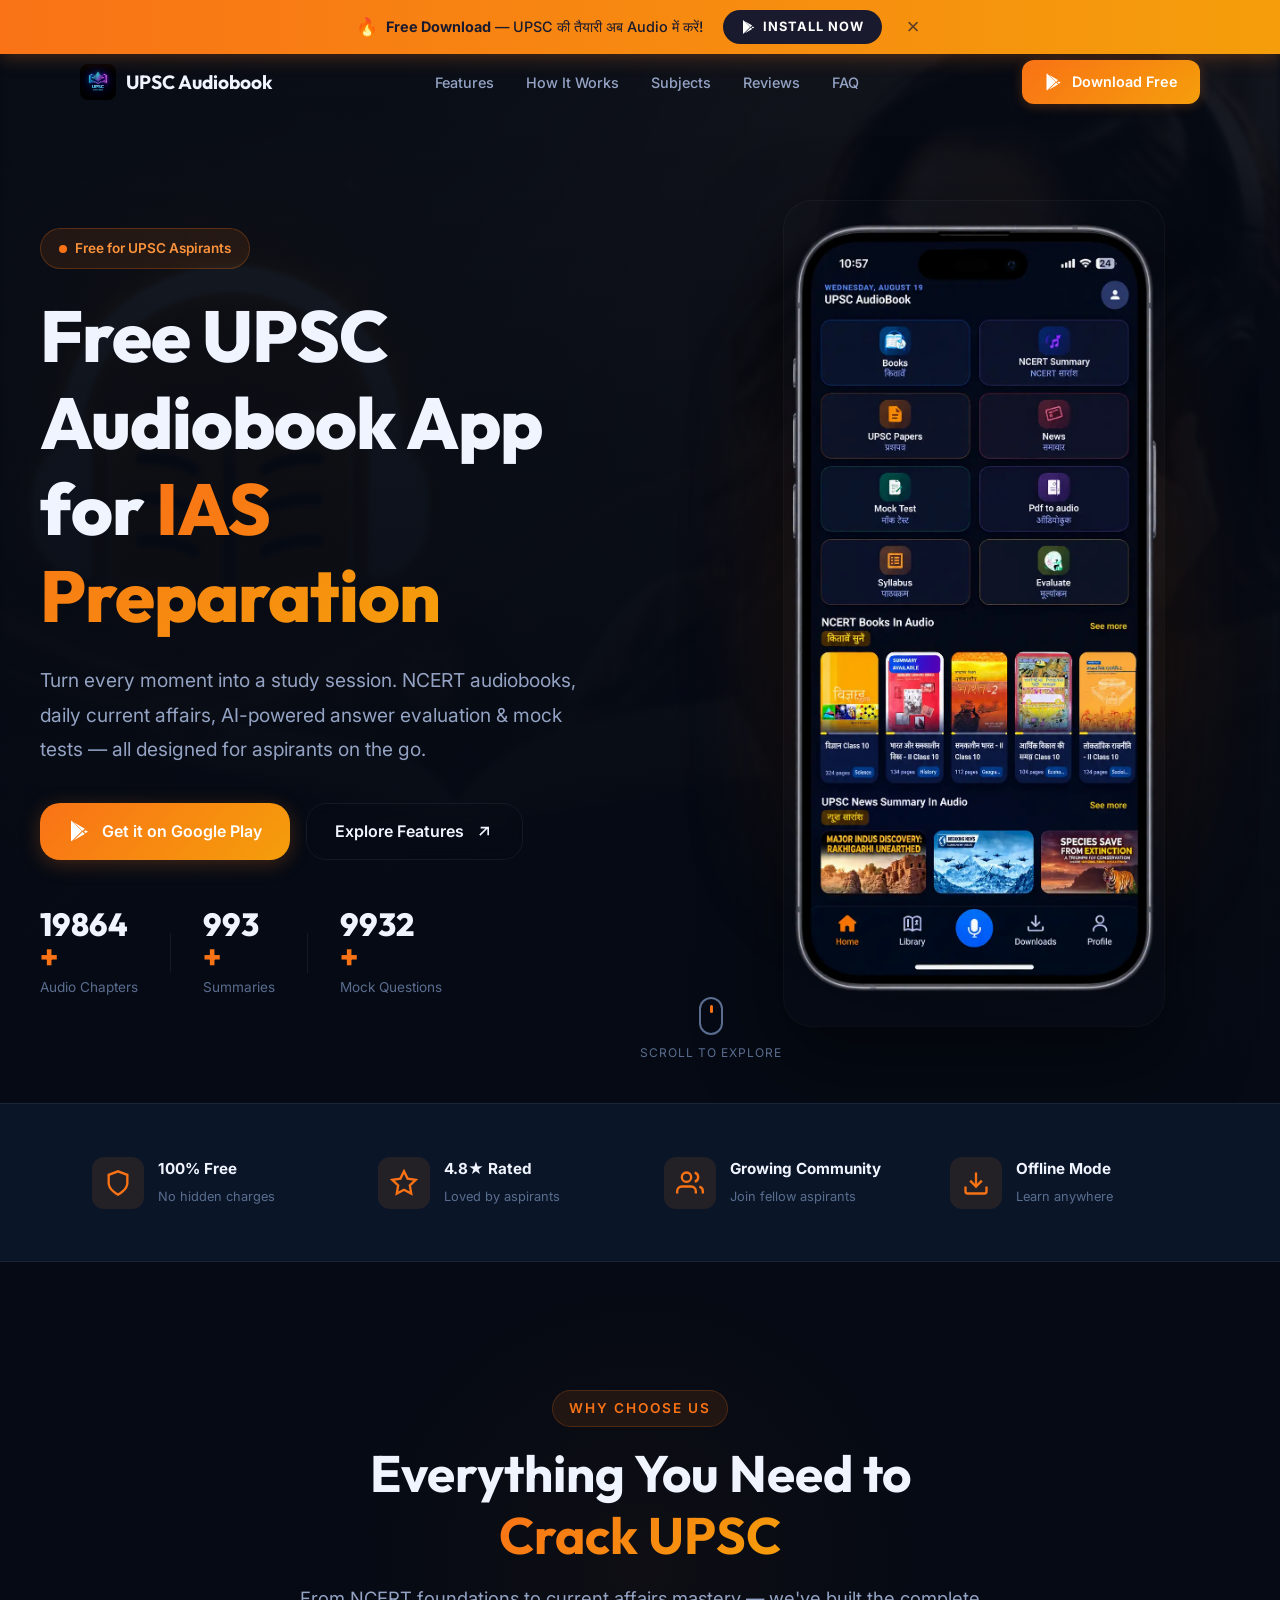
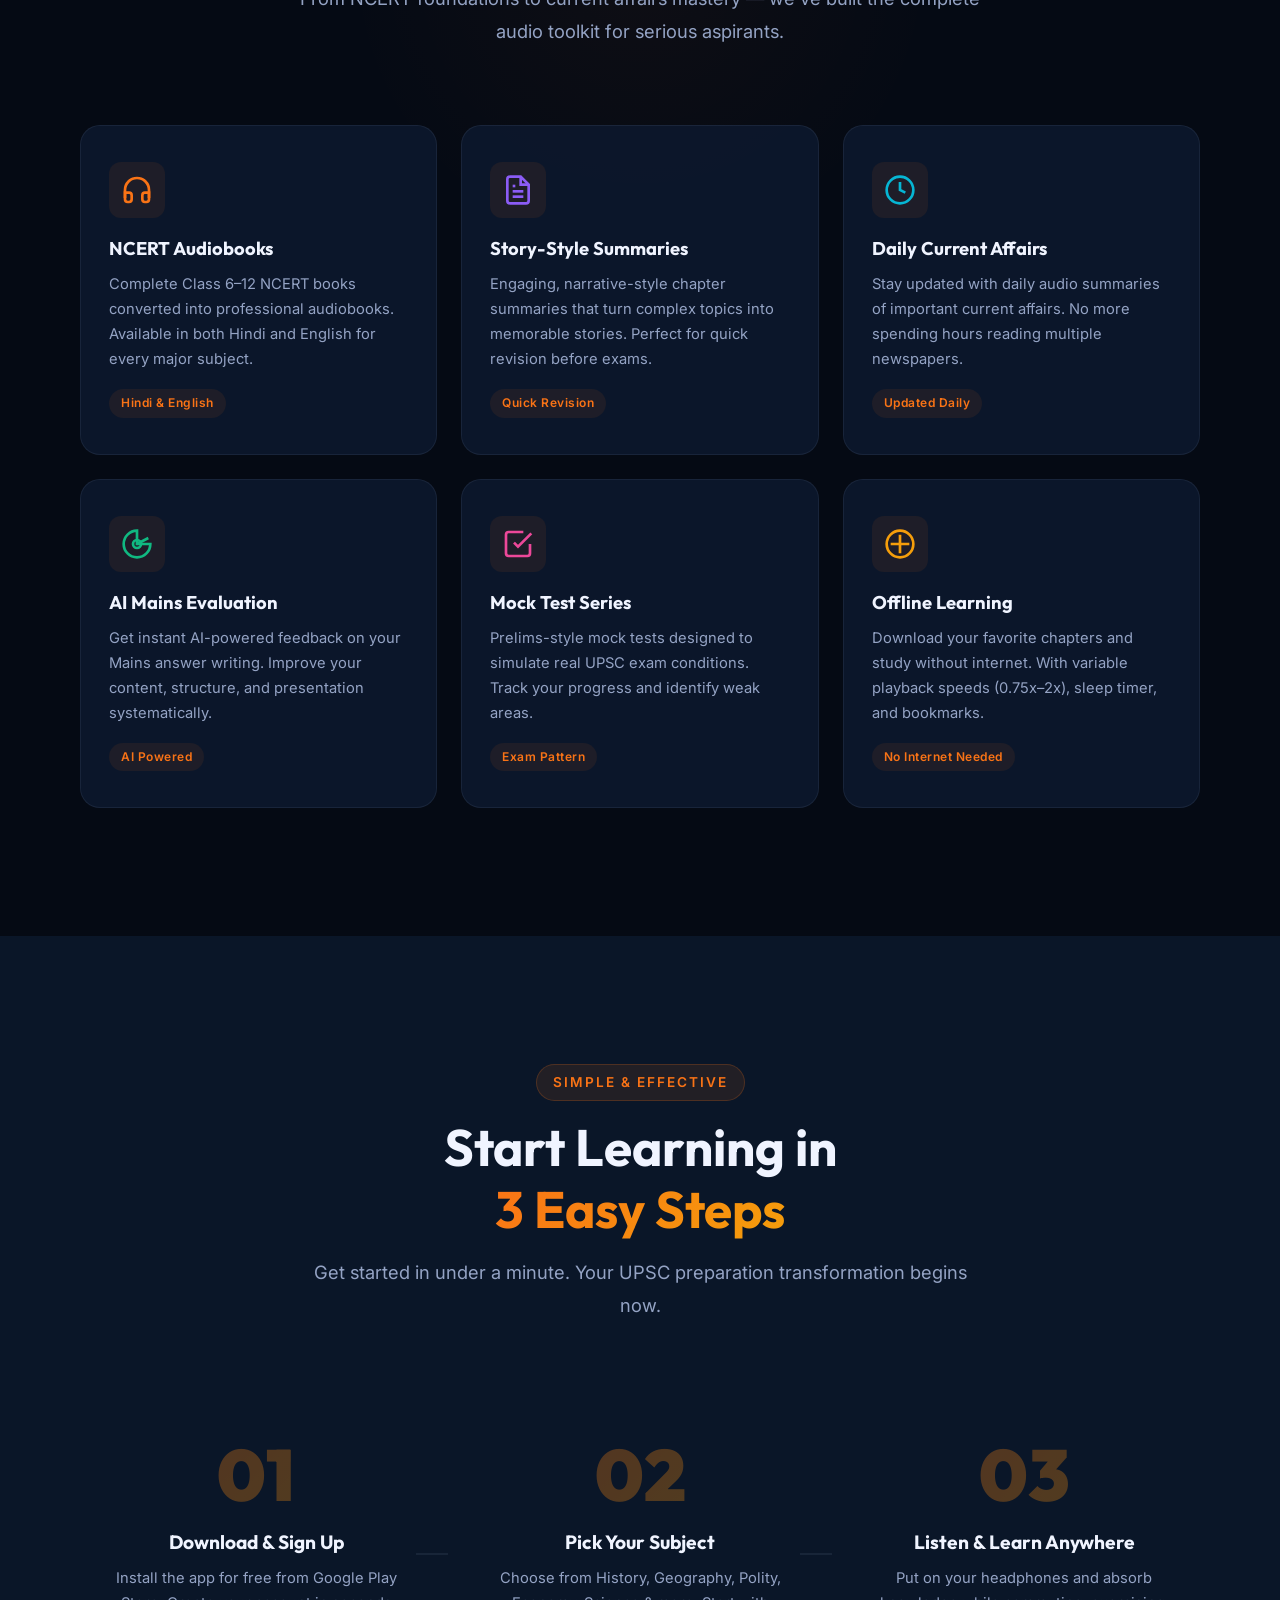
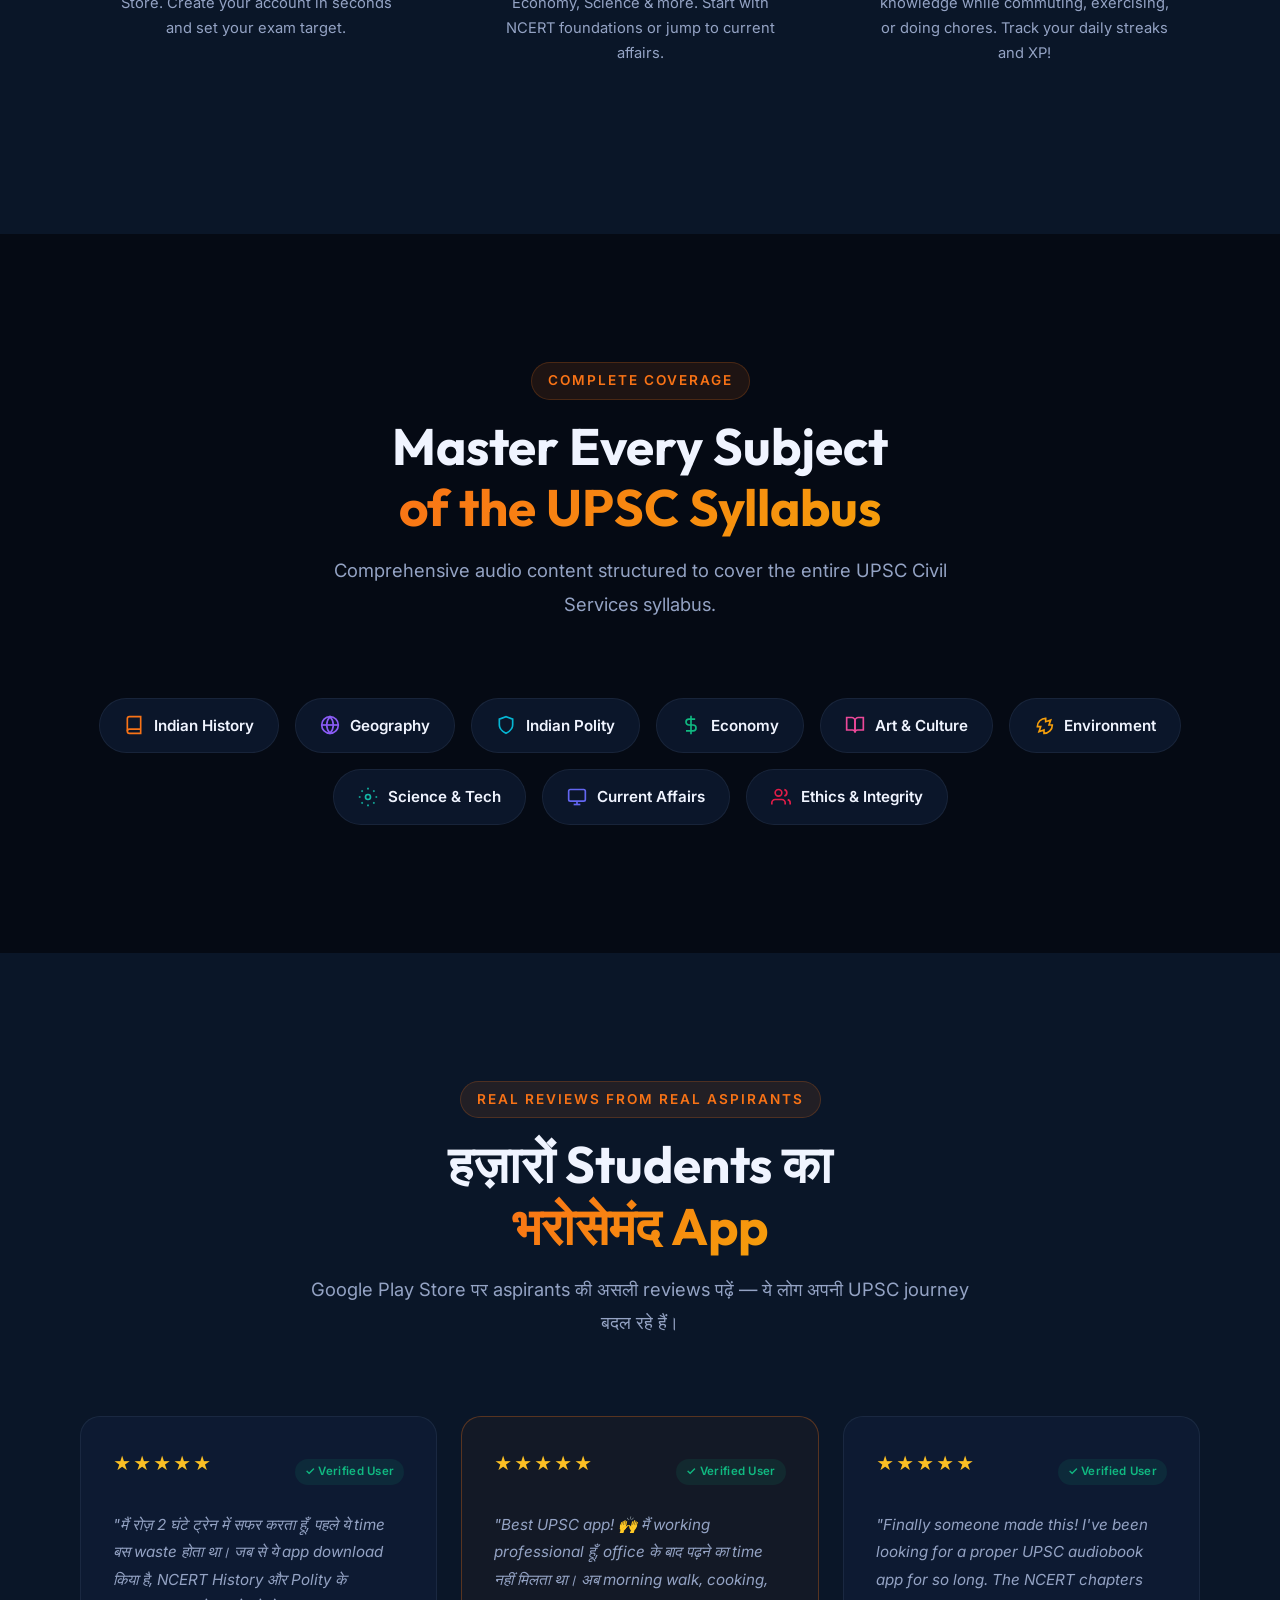
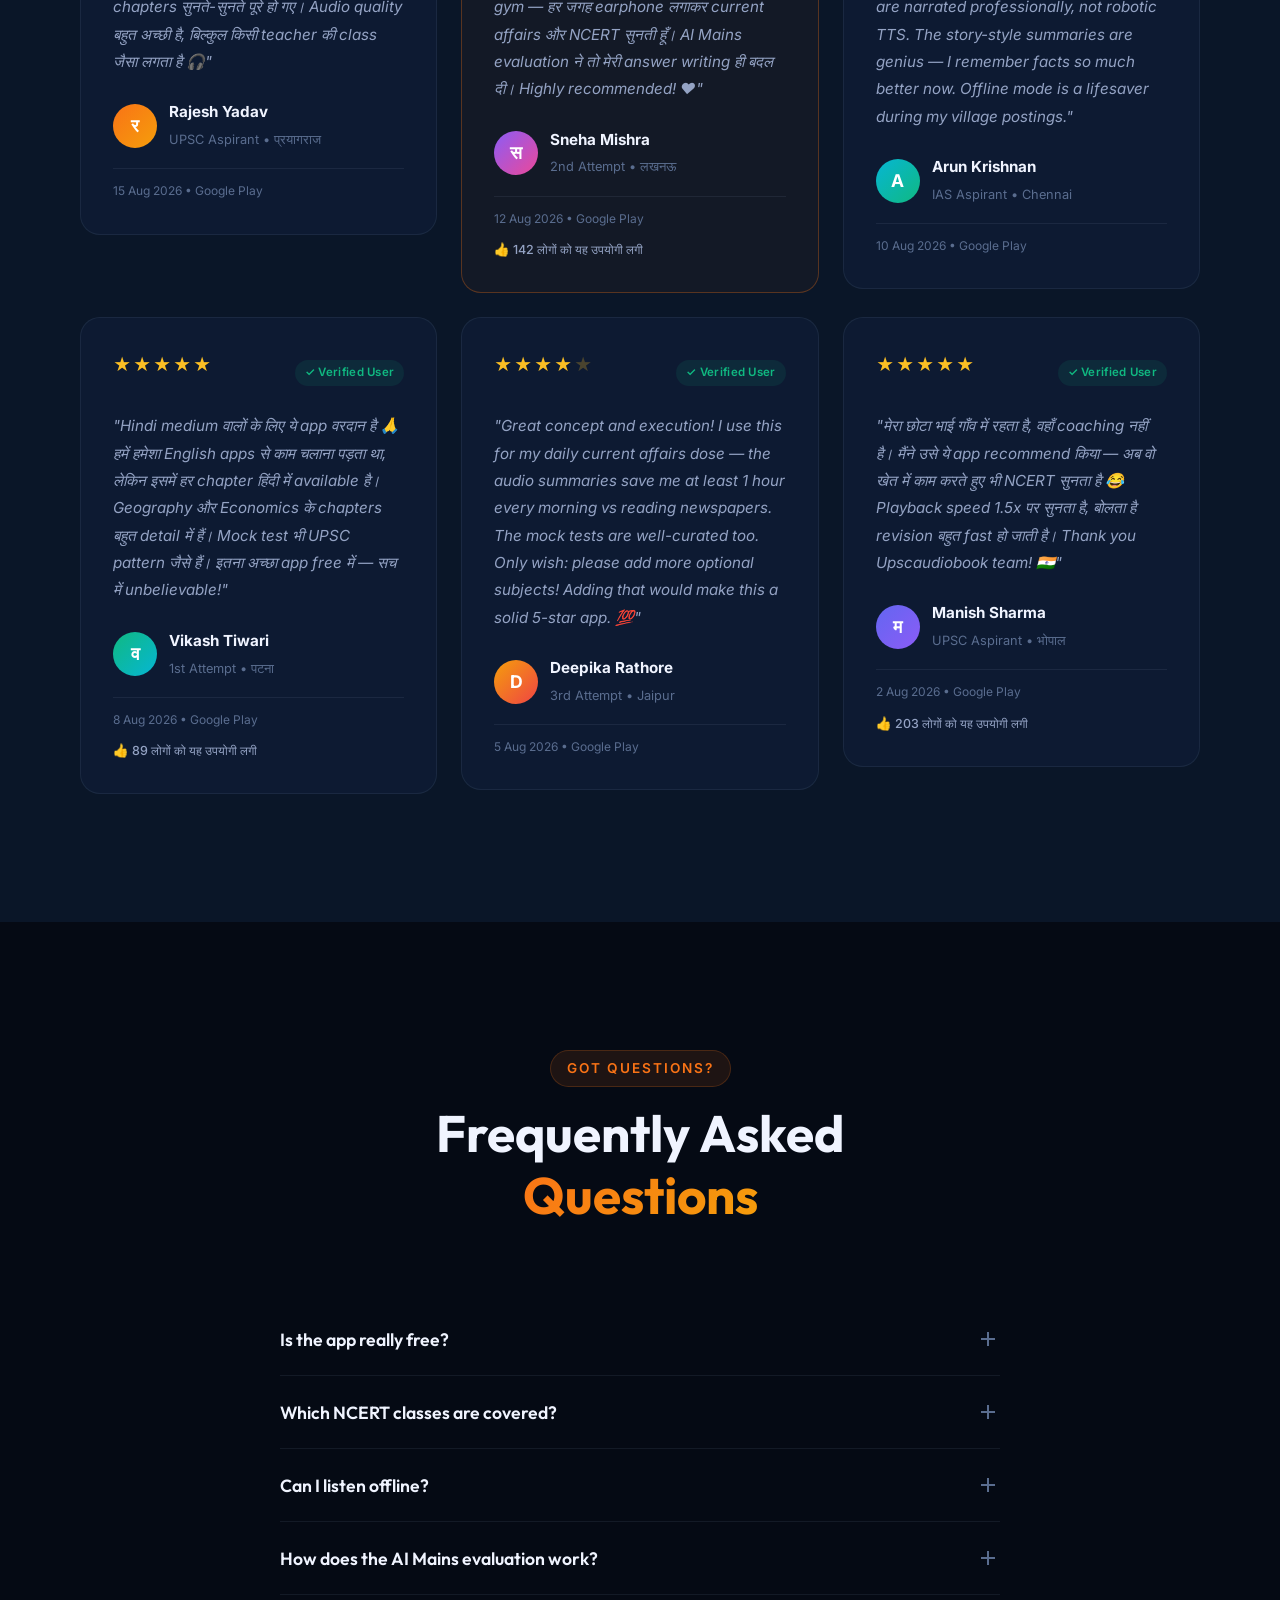
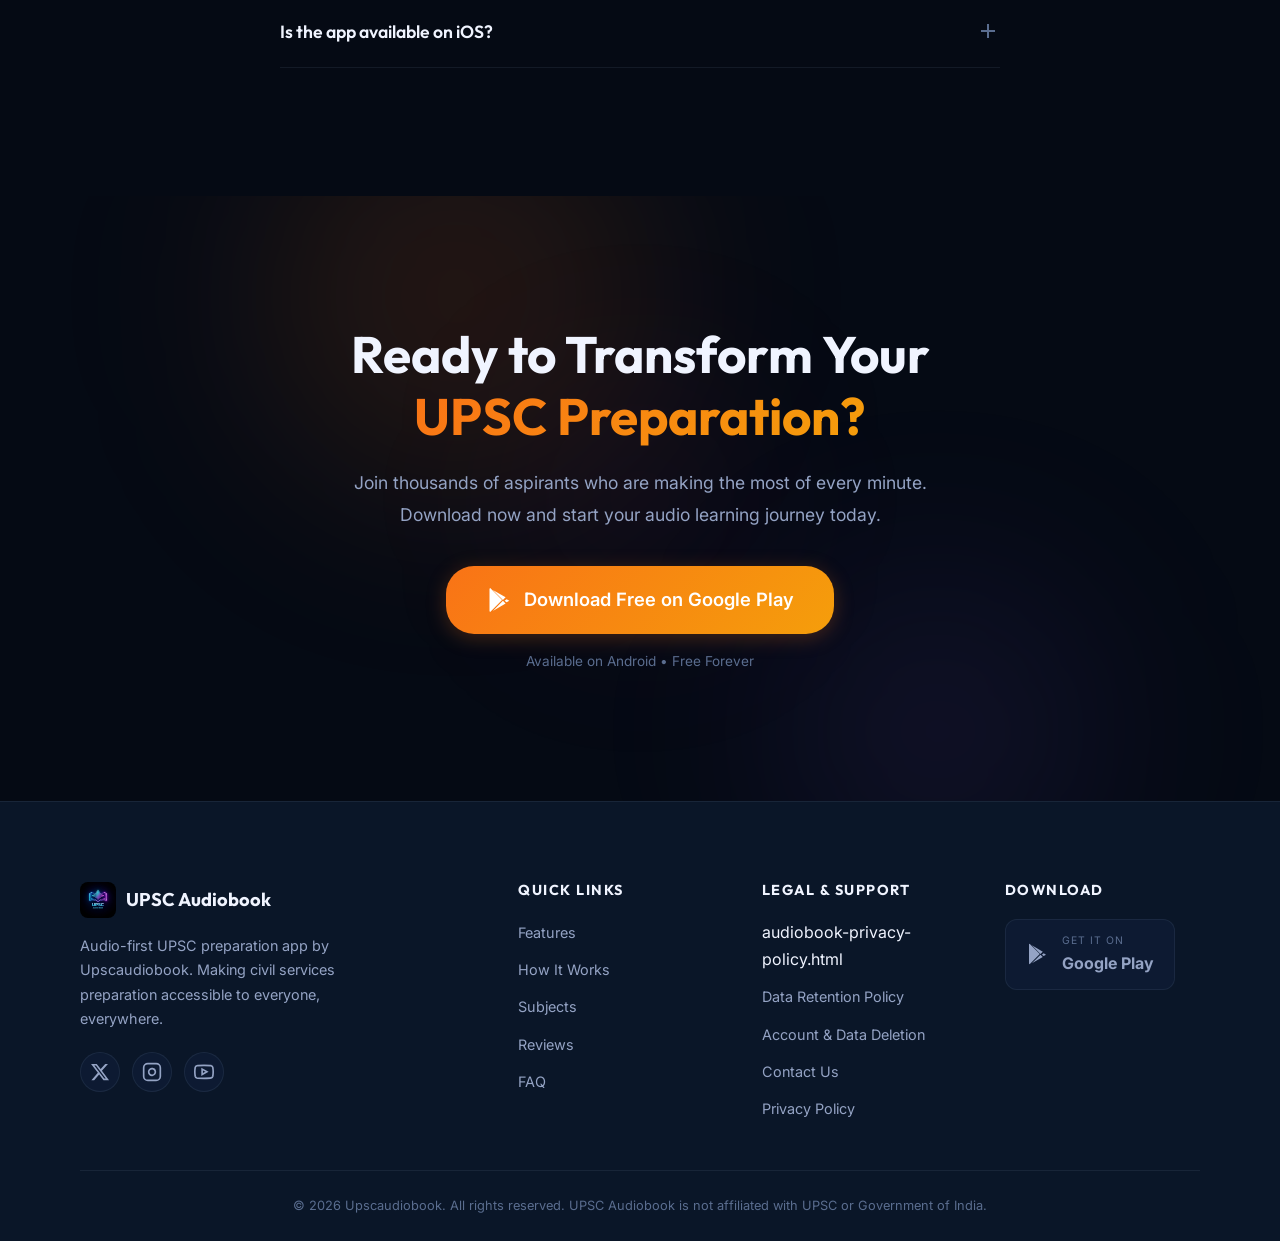
==== commit b9945c91: "Update index.html" ====
--- a/index.html
+++ b/index.html
@@ -920,9 +920,11 @@
                 <div class="footer-links-group">
                     <h4>Legal & Support</h4>
                     <ul>
+                        audiobook-privacy-policy.html
                         <li><a href="contact.html#policy">Data Retention Policy</a></li>
                         <li><a href="contact.html#deletion">Account & Data Deletion</a></li>
                         <li><a href="contact.html">Contact Us</a></li>
+                         <li><a href="audiobook-privacy-policy.html">Privacy Policy</a></li>
                     </ul>
                 </div>
                 <div class="footer-links-group">
@@ -961,4 +963,4 @@
     </div>
 </body>
 
-</html>+</html>
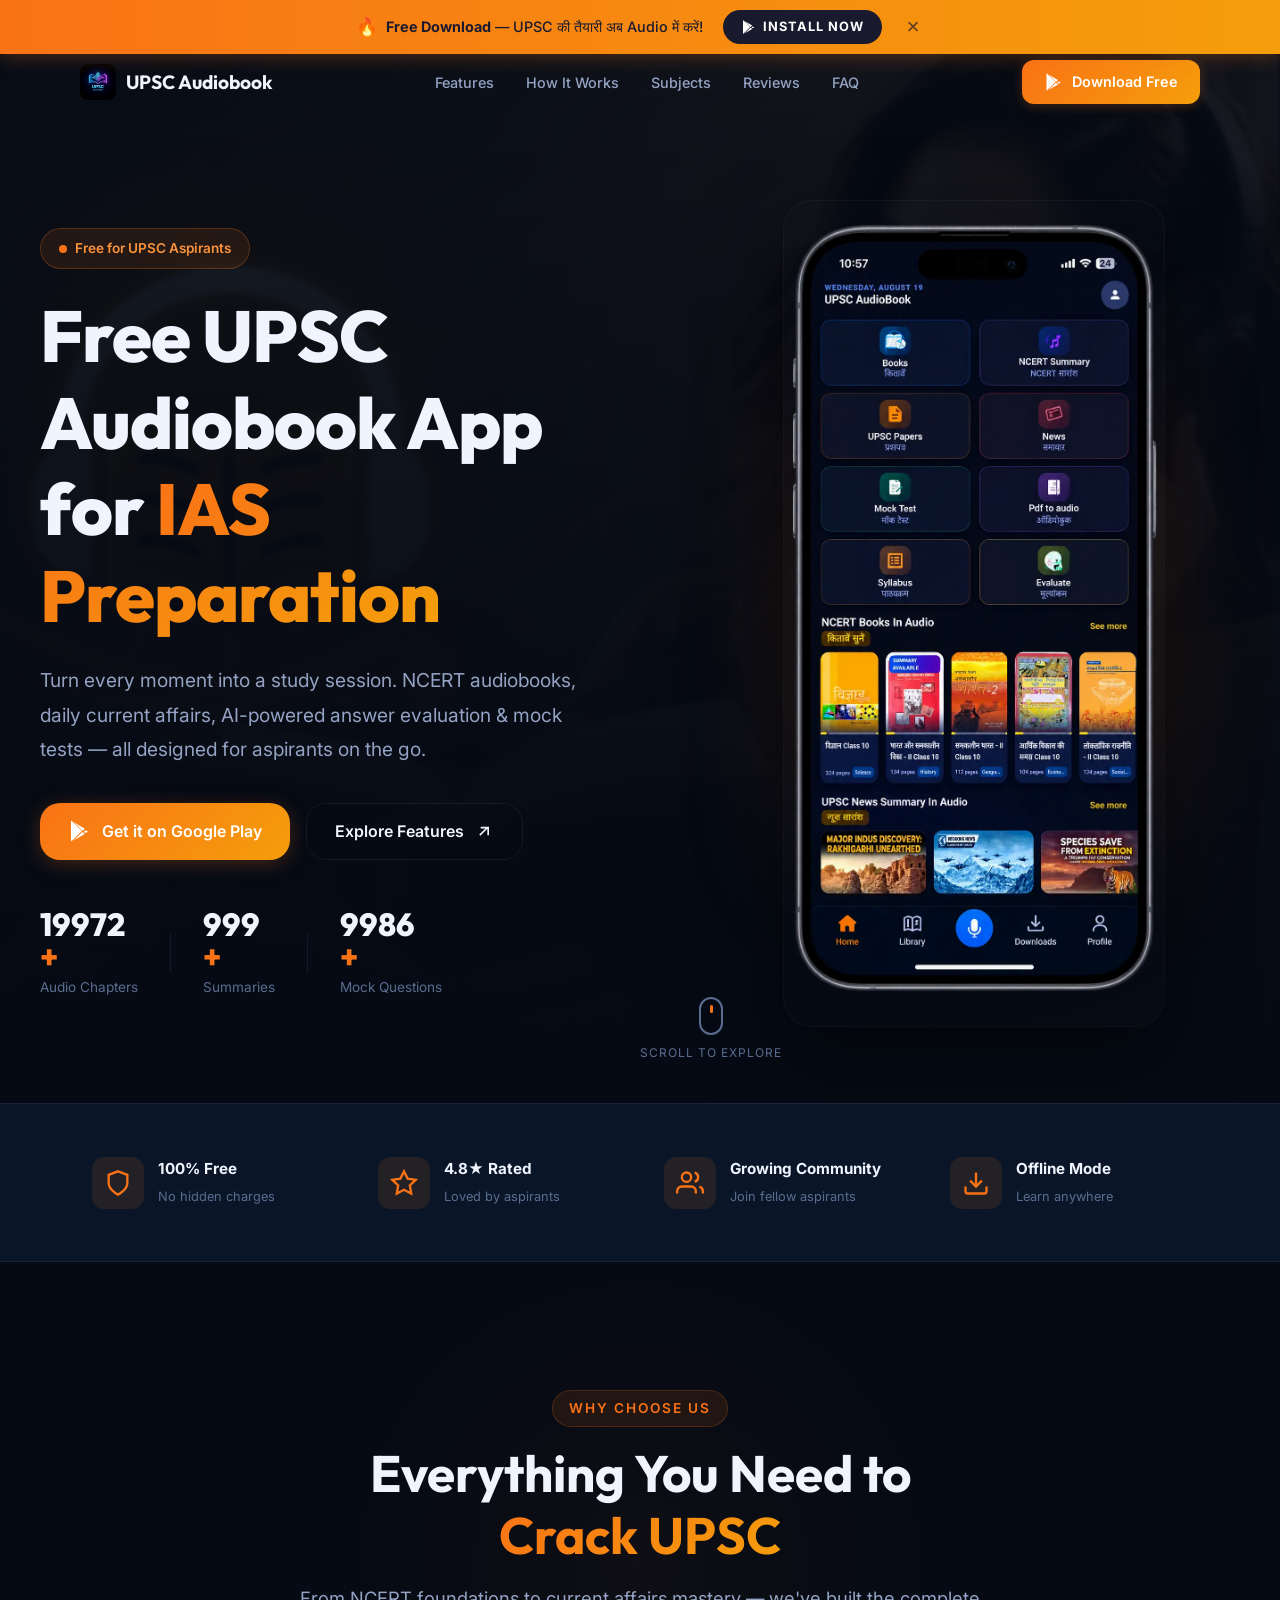
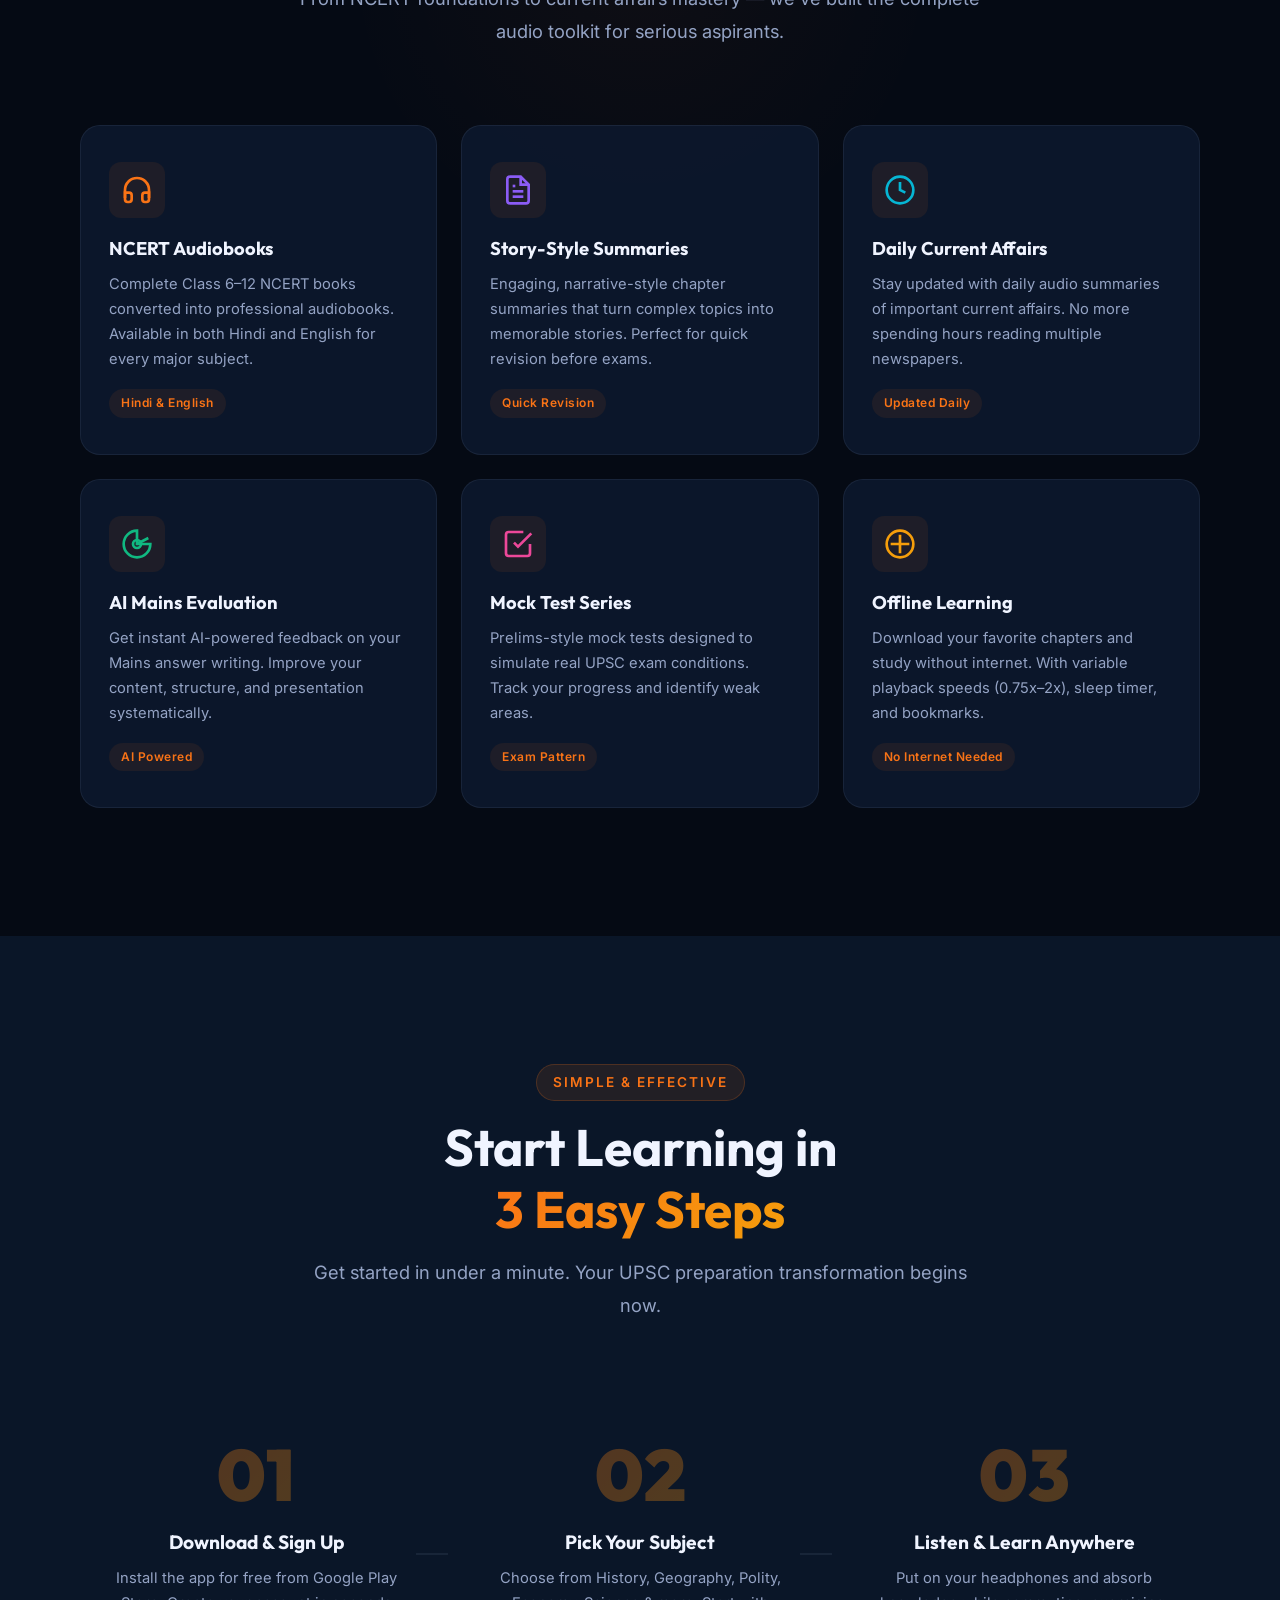
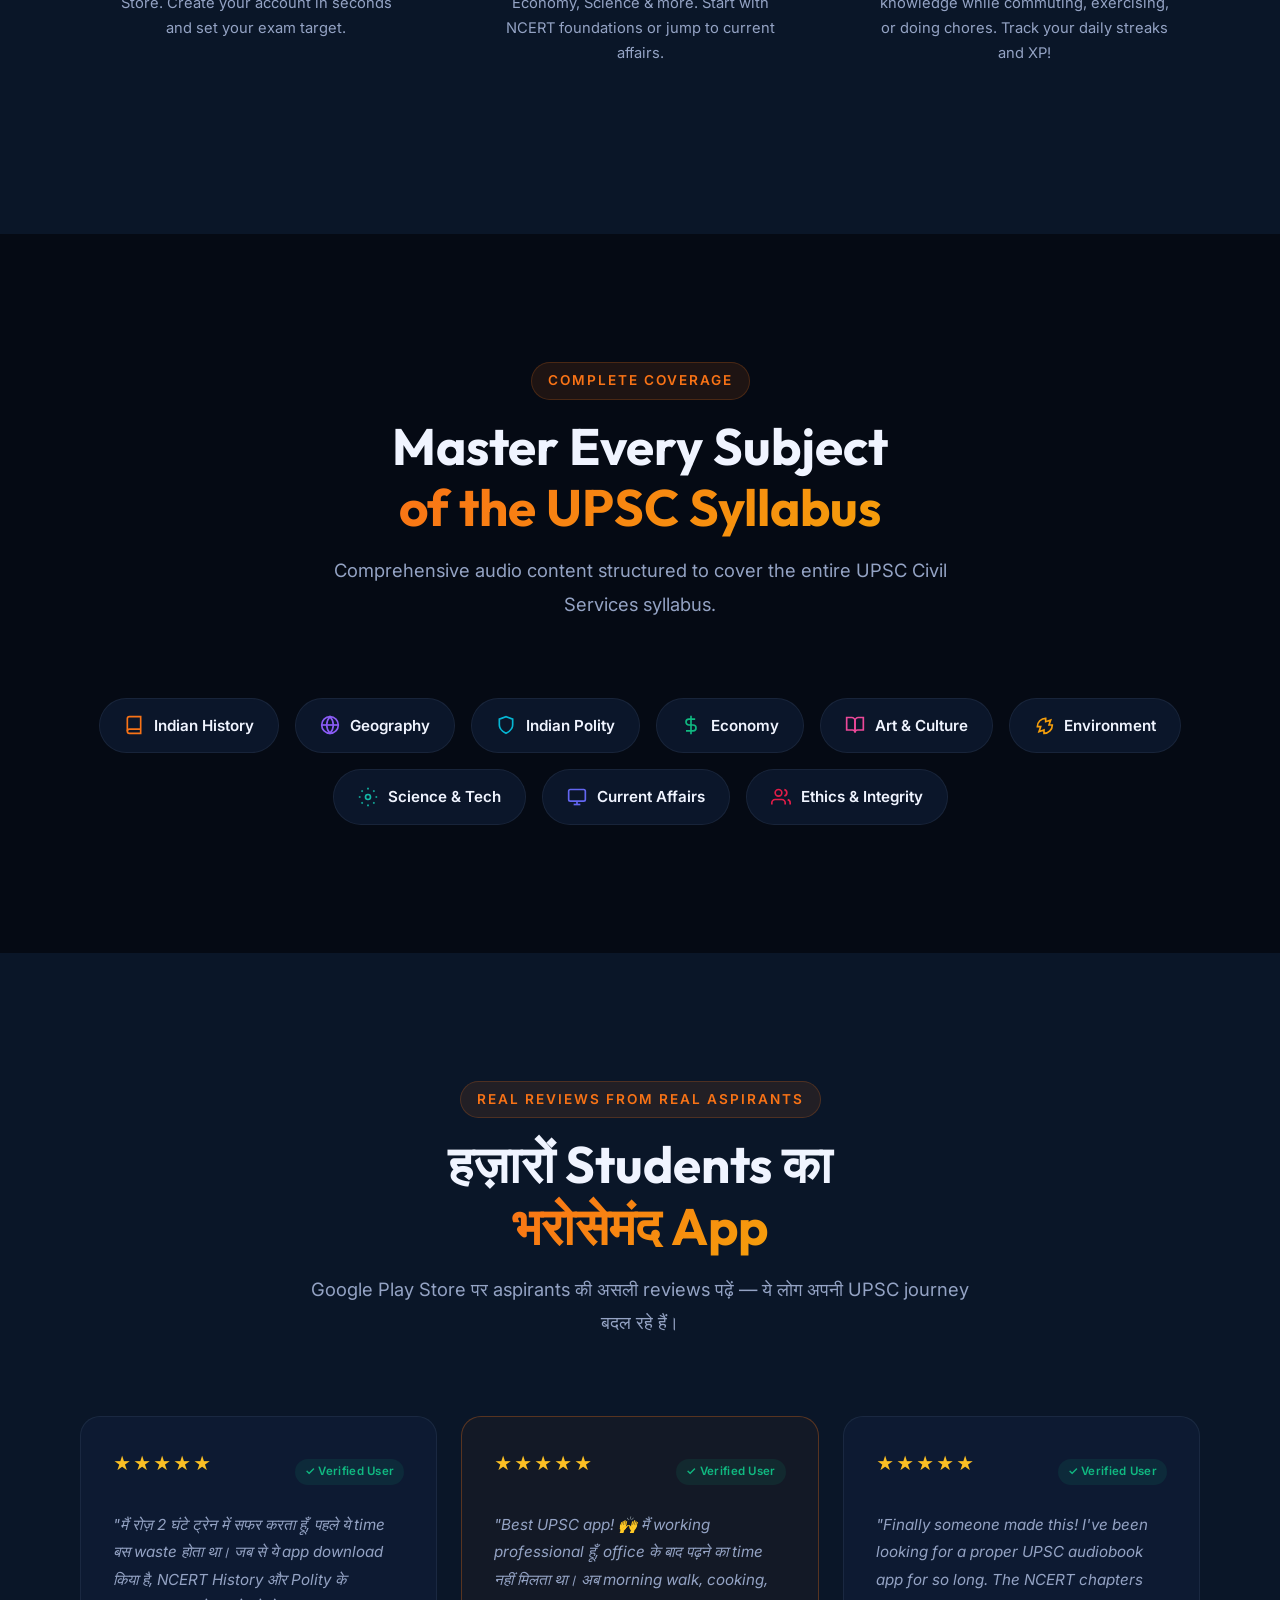
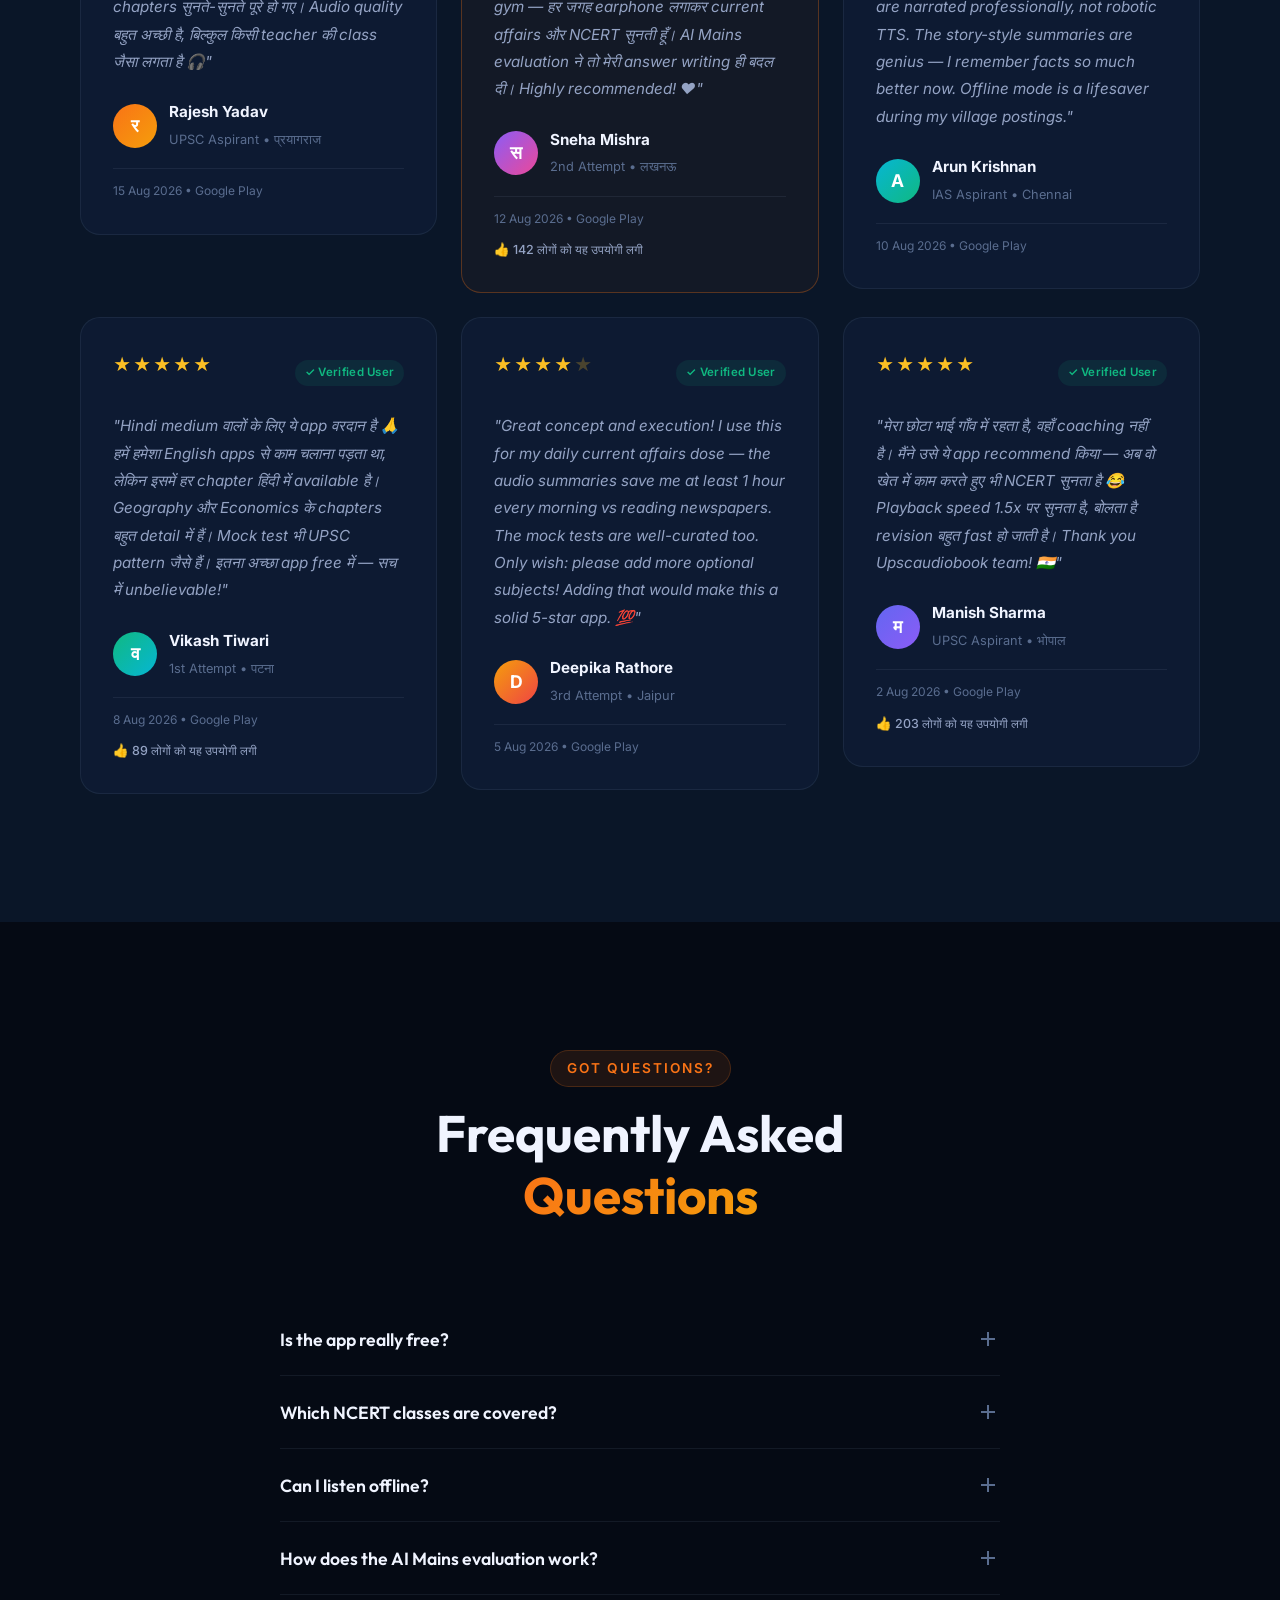
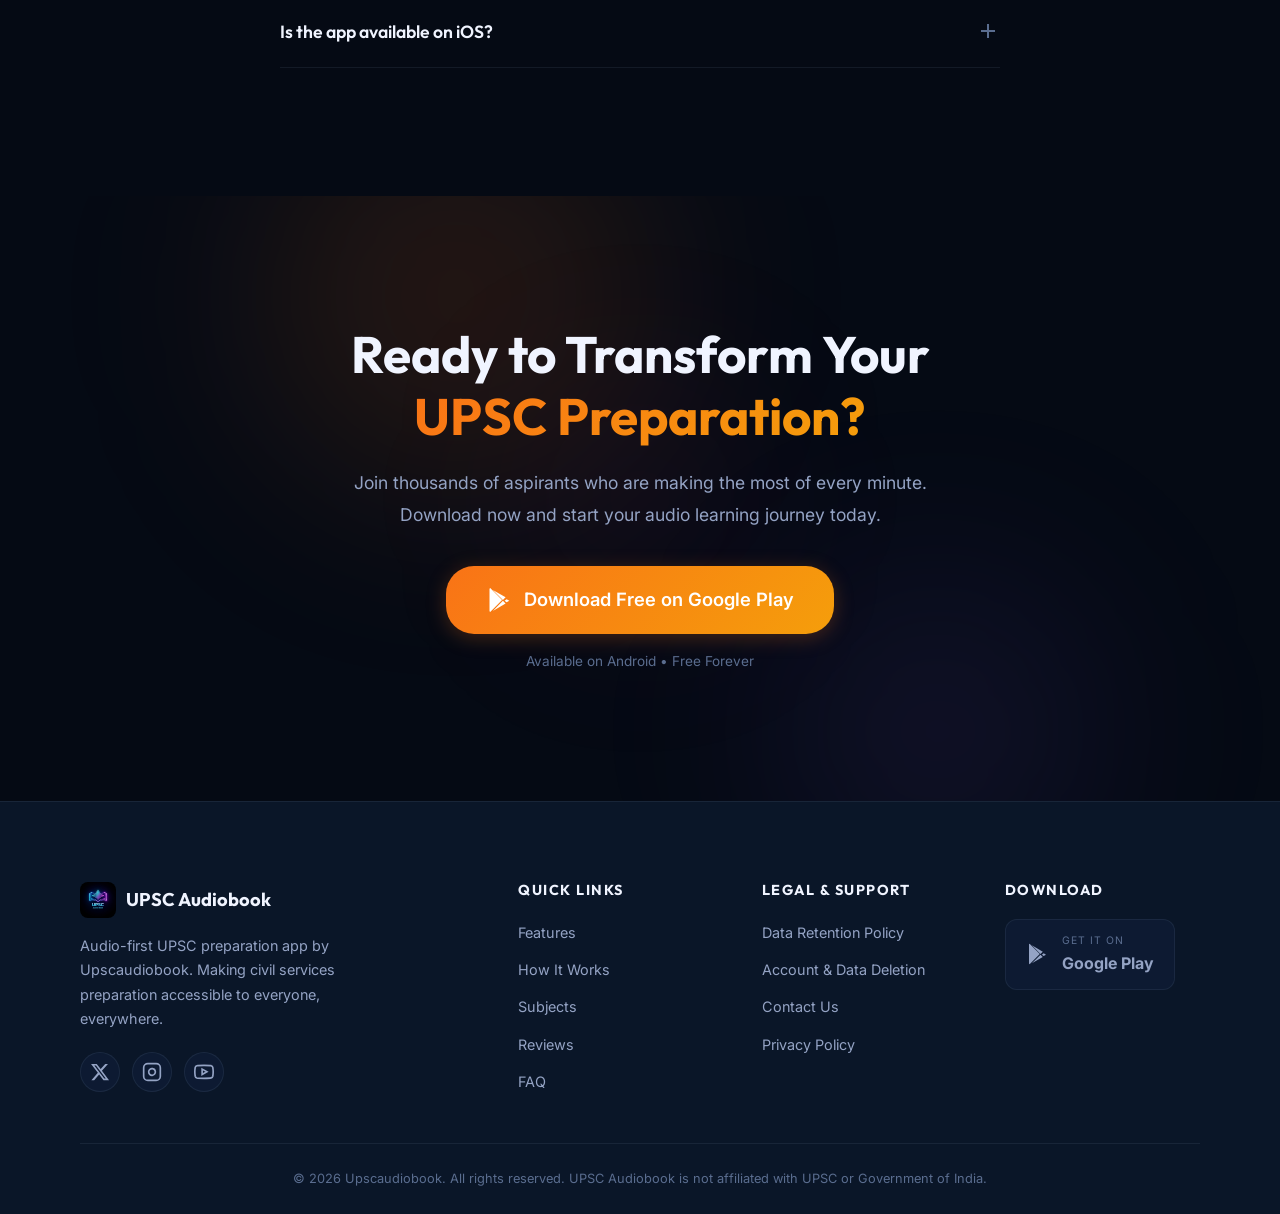
==== commit 92d89778: "Update index.html" ====
--- a/index.html
+++ b/index.html
@@ -920,7 +920,7 @@
                 <div class="footer-links-group">
                     <h4>Legal & Support</h4>
                     <ul>
-                        audiobook-privacy-policy.html
+                       
                         <li><a href="contact.html#policy">Data Retention Policy</a></li>
                         <li><a href="contact.html#deletion">Account & Data Deletion</a></li>
                         <li><a href="contact.html">Contact Us</a></li>
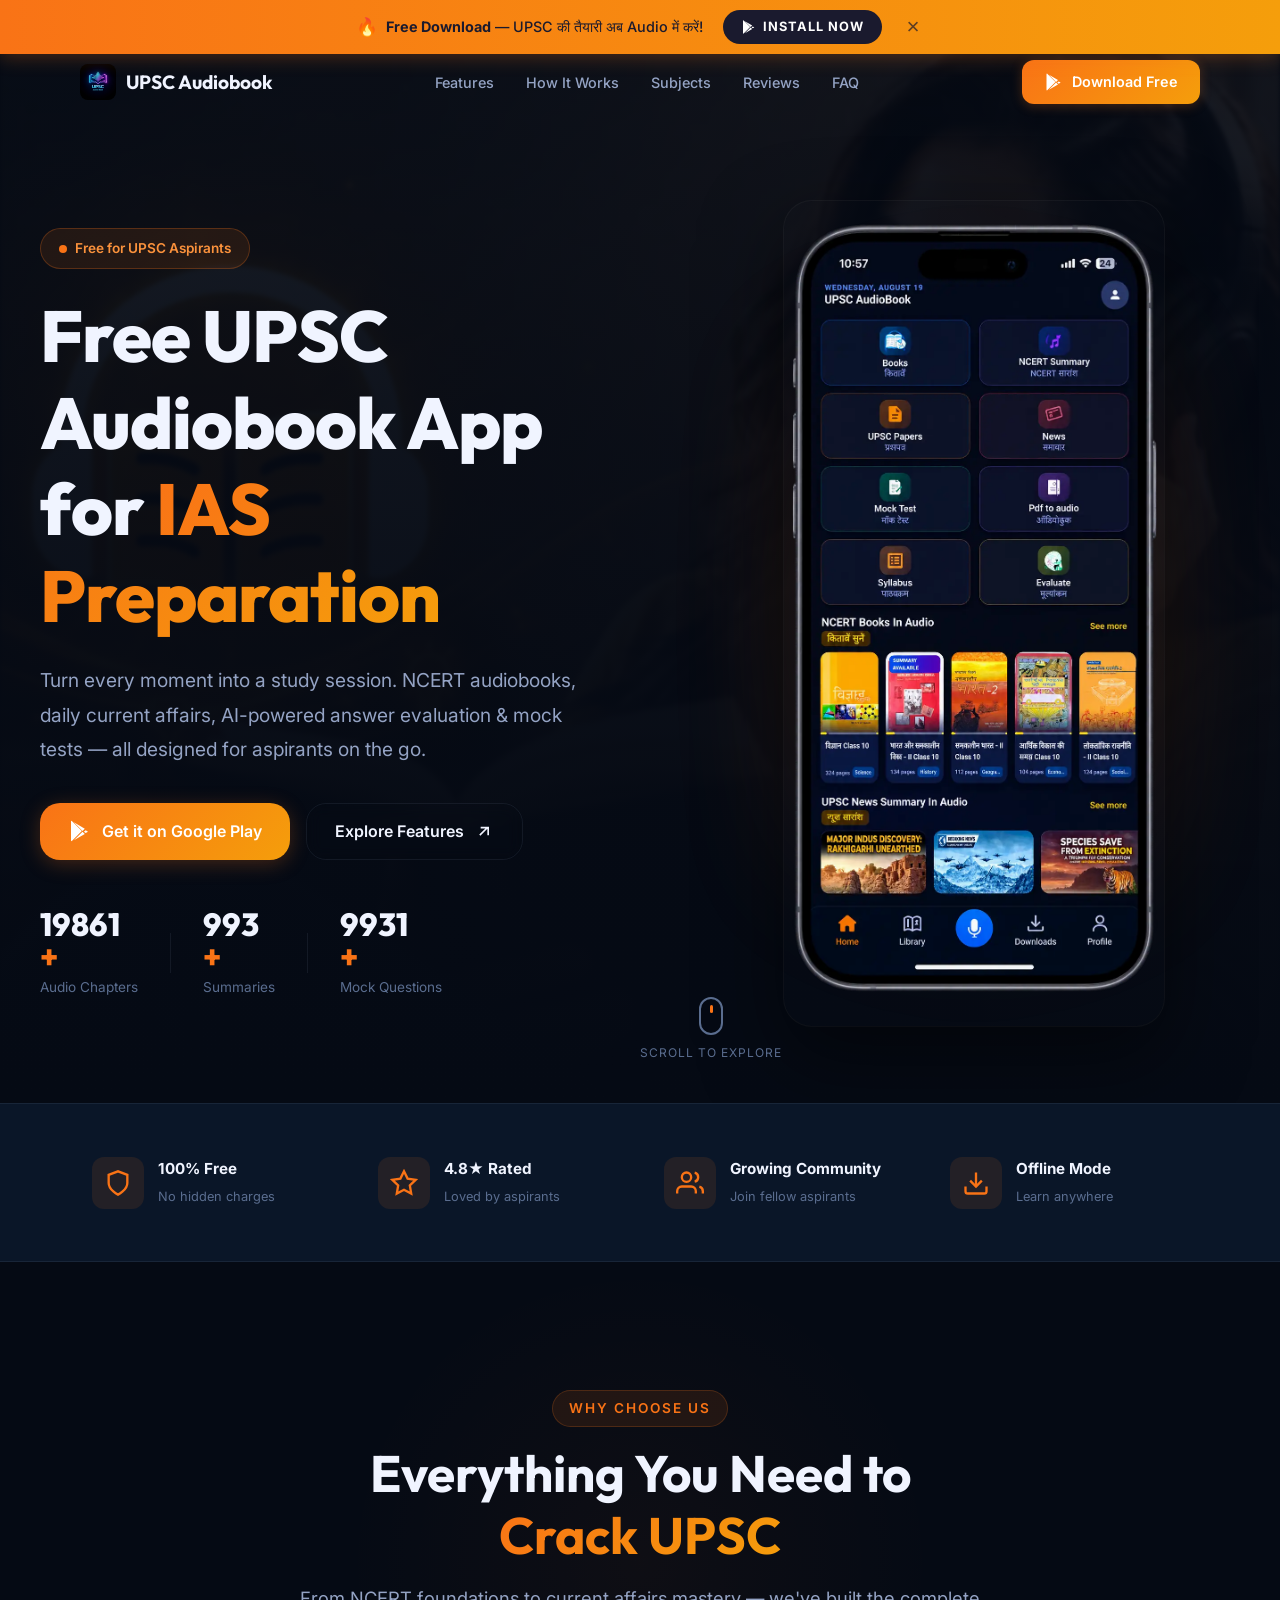
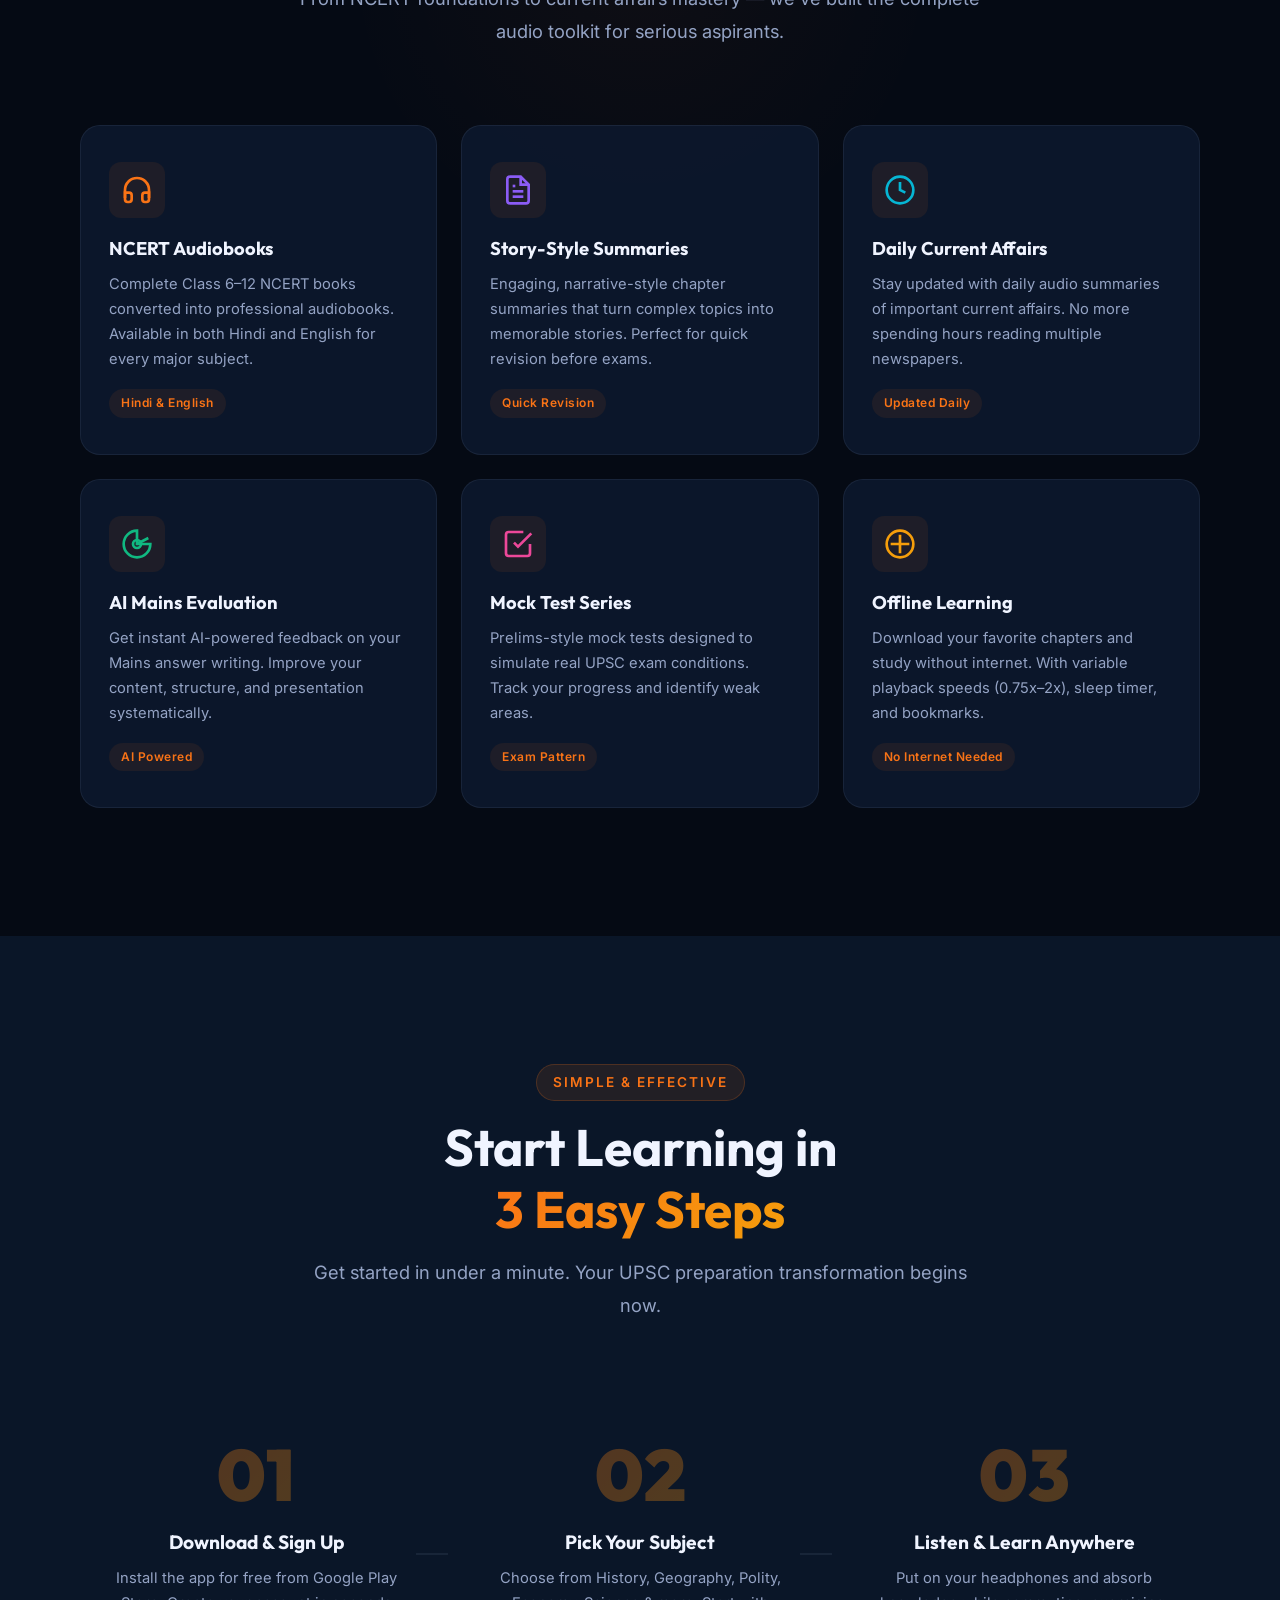
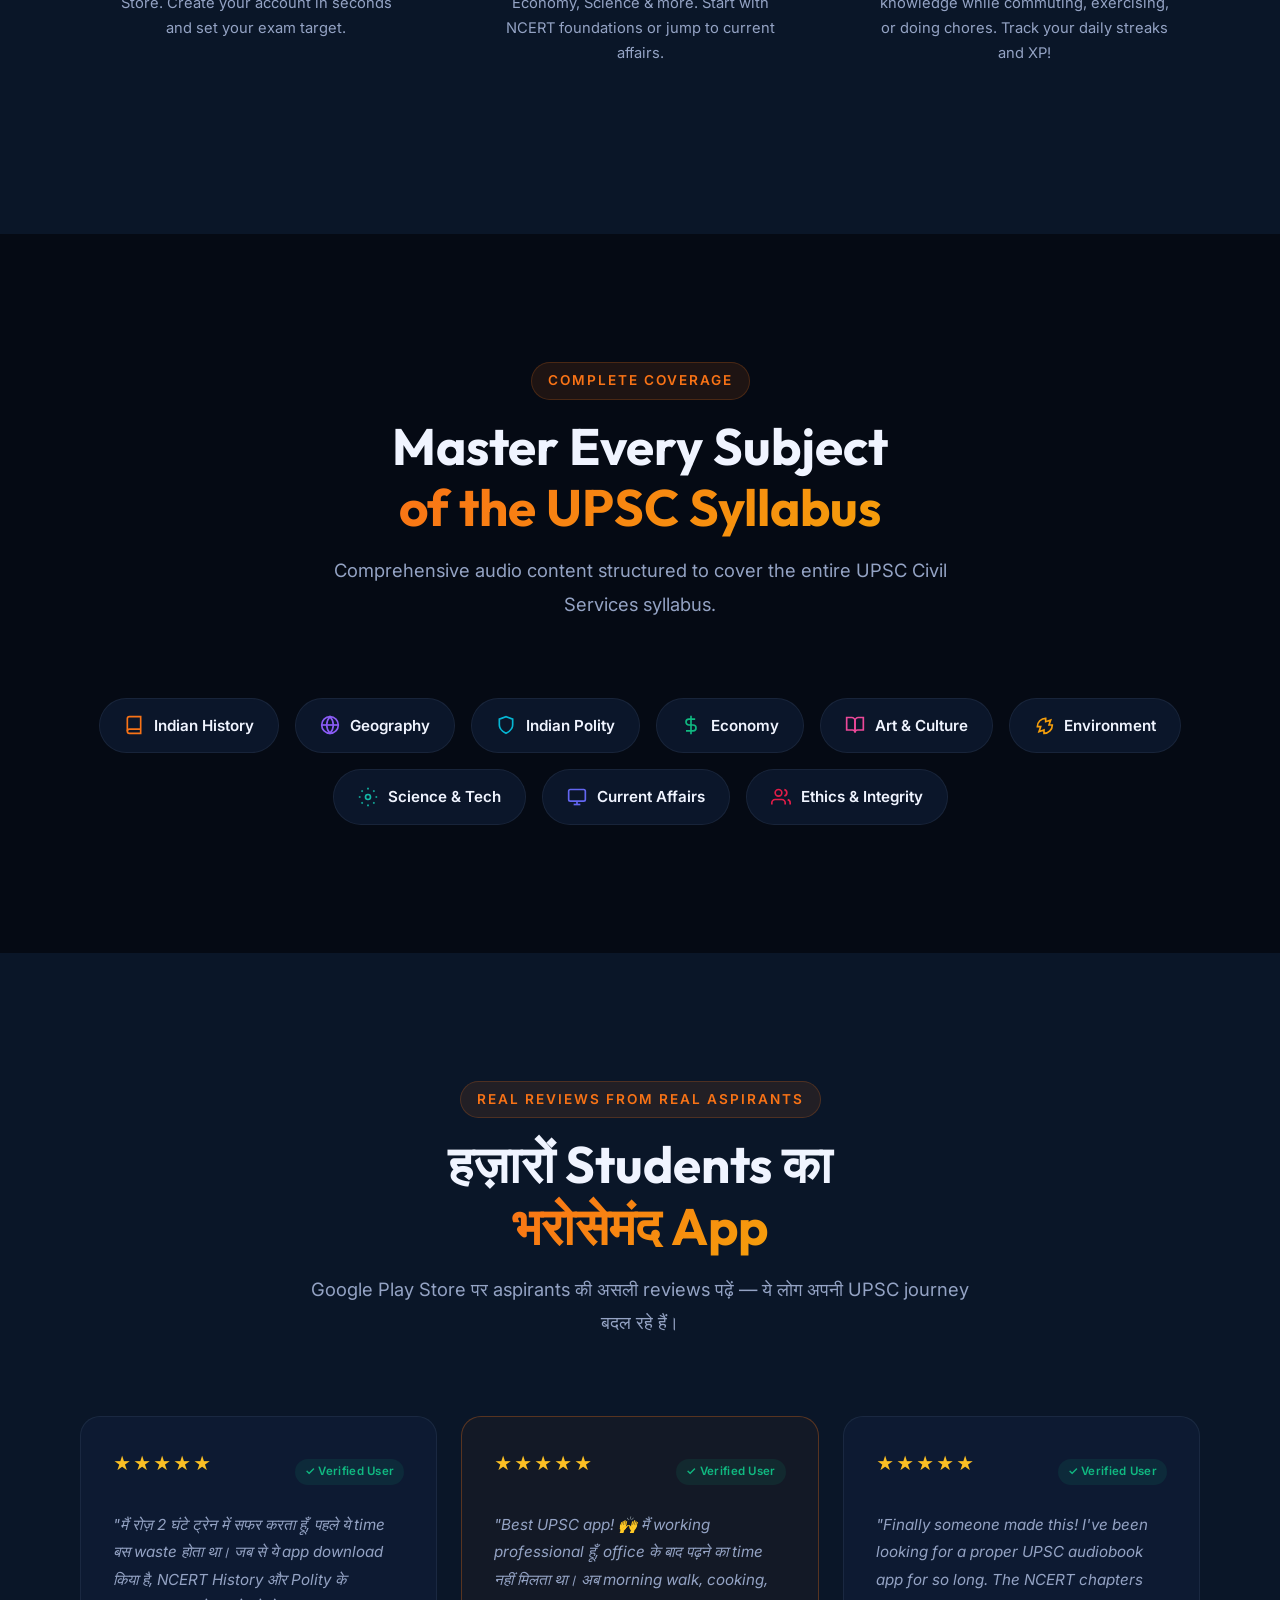
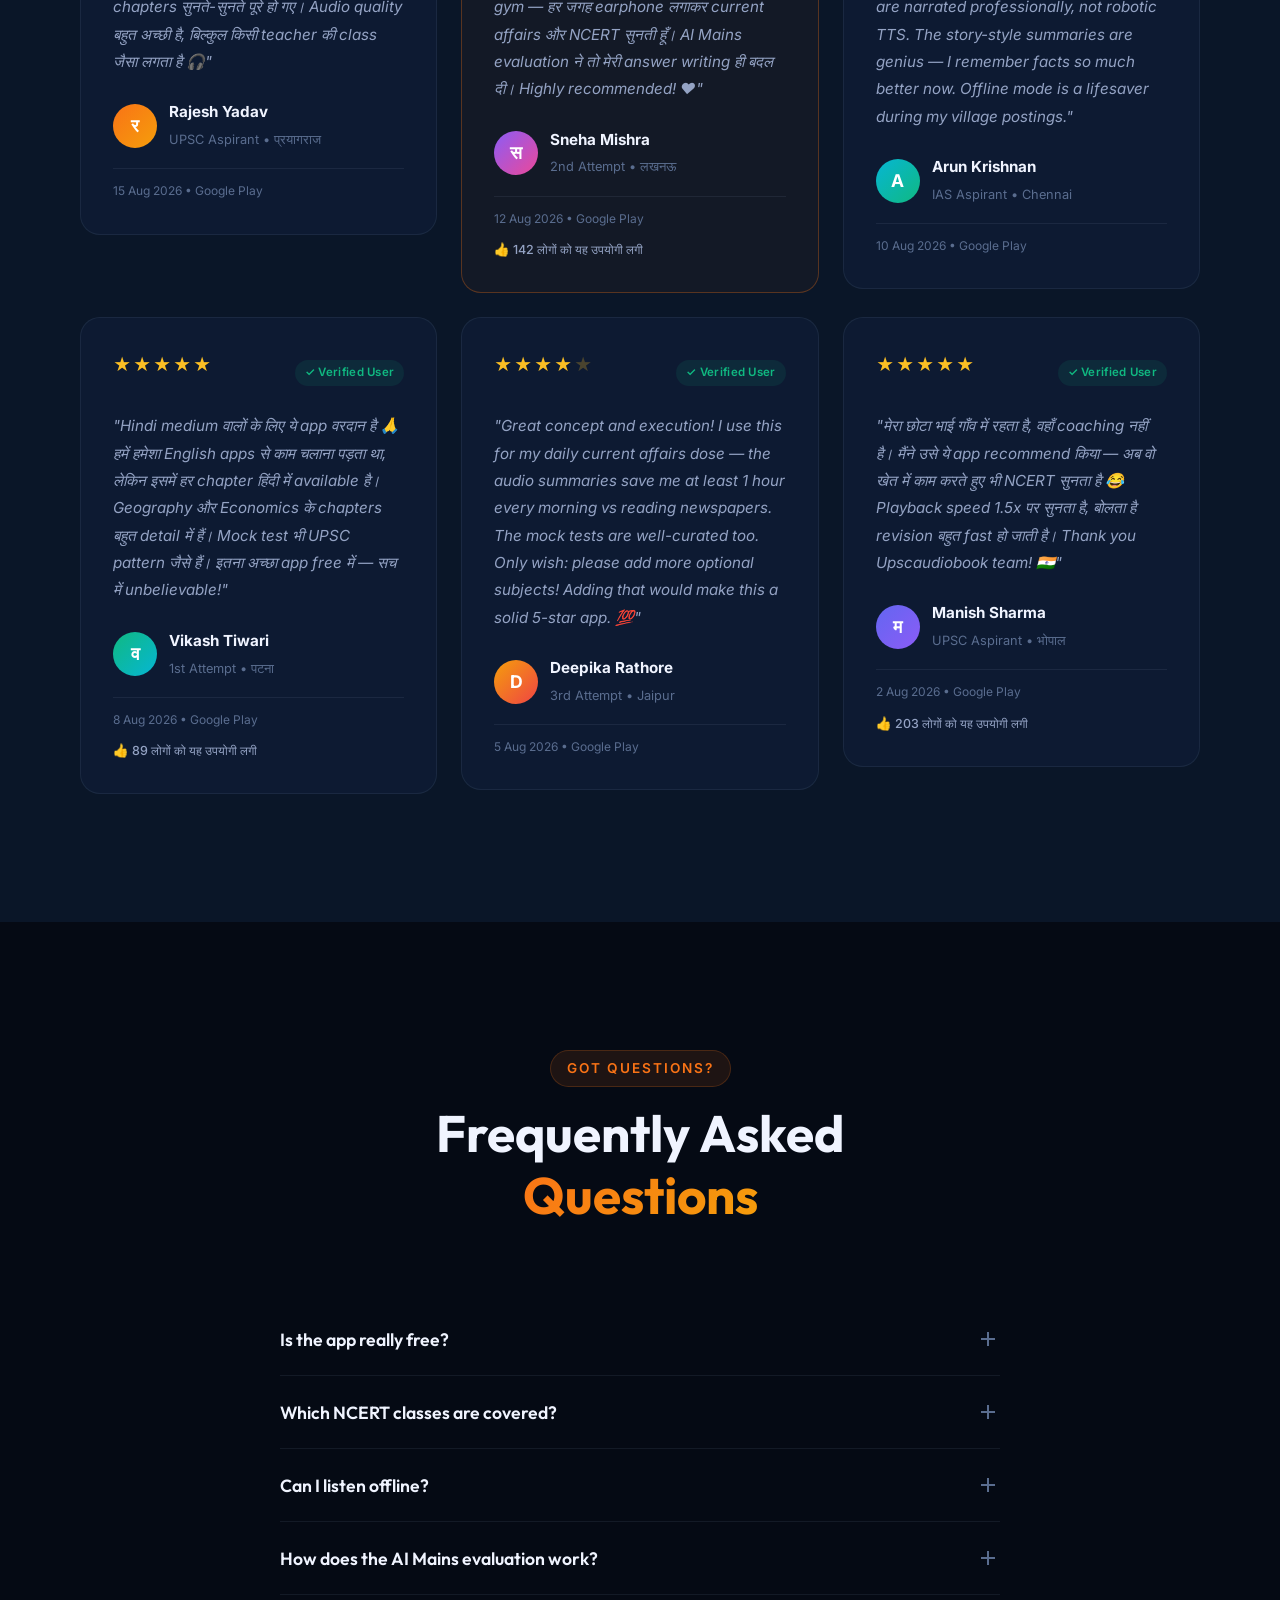
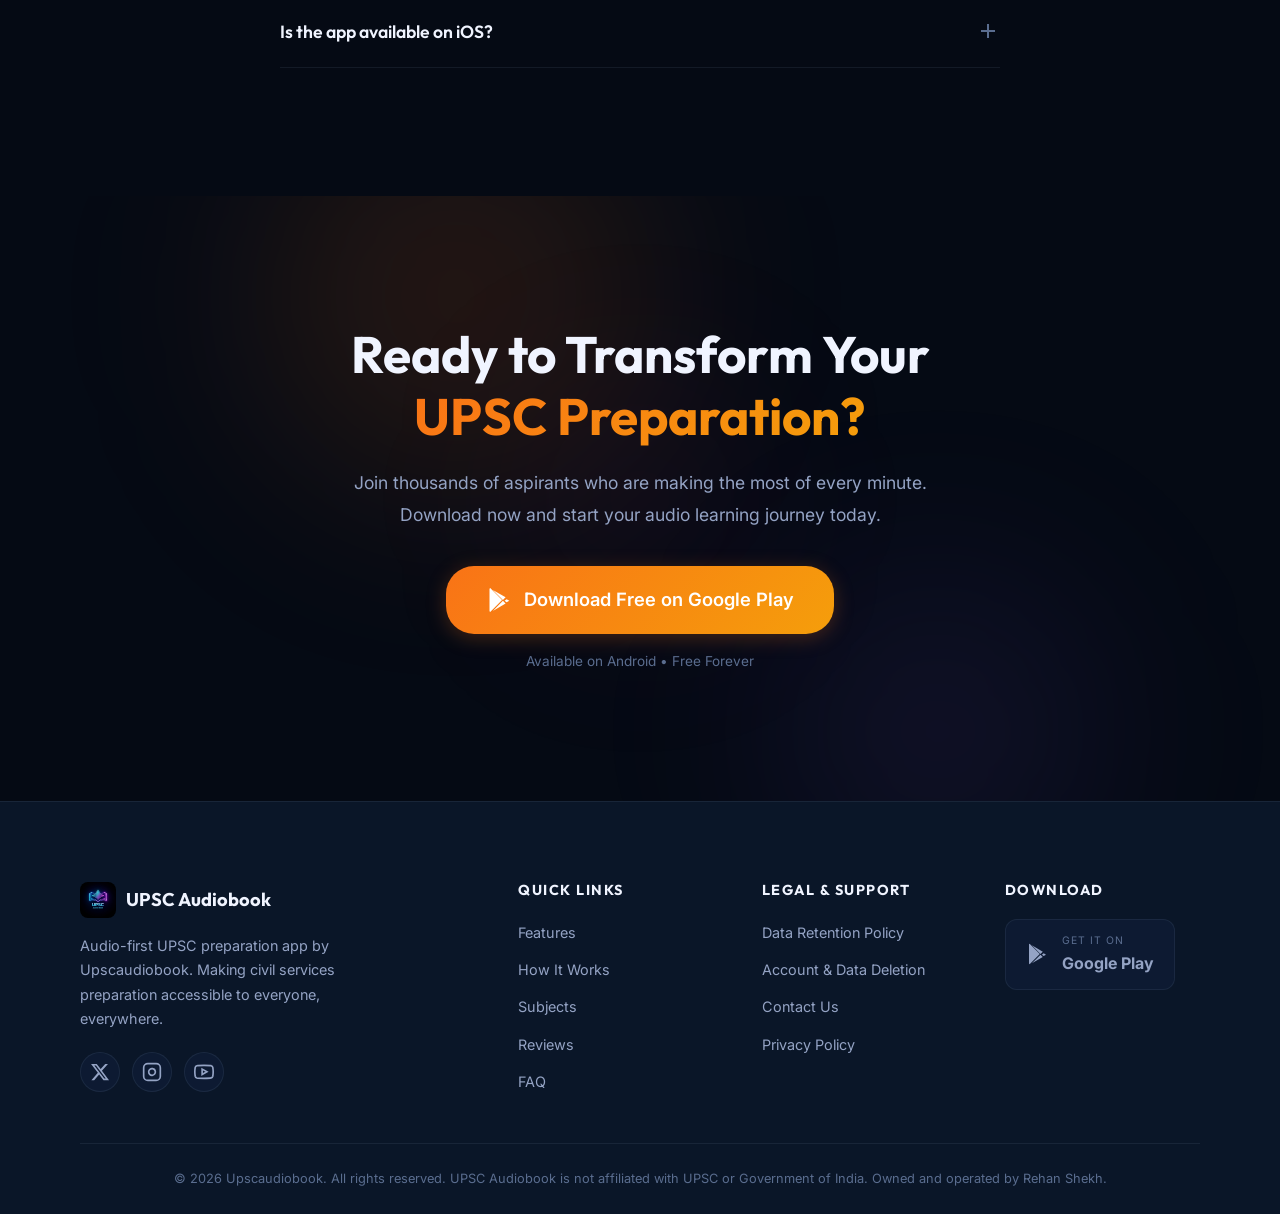
==== commit f777f2b2: "Update index.html" ====
--- a/index.html
+++ b/index.html
@@ -944,7 +944,7 @@
             </div>
             <div class="footer-bottom">
                 <p>&copy; 2026 Upscaudiobook. All rights reserved. UPSC Audiobook is not affiliated with UPSC or
-                    Government of India.</p>
+                    Government of India. Owned and operated by Rehan Shekh.</p>
             </div>
         </div>
     </footer>
